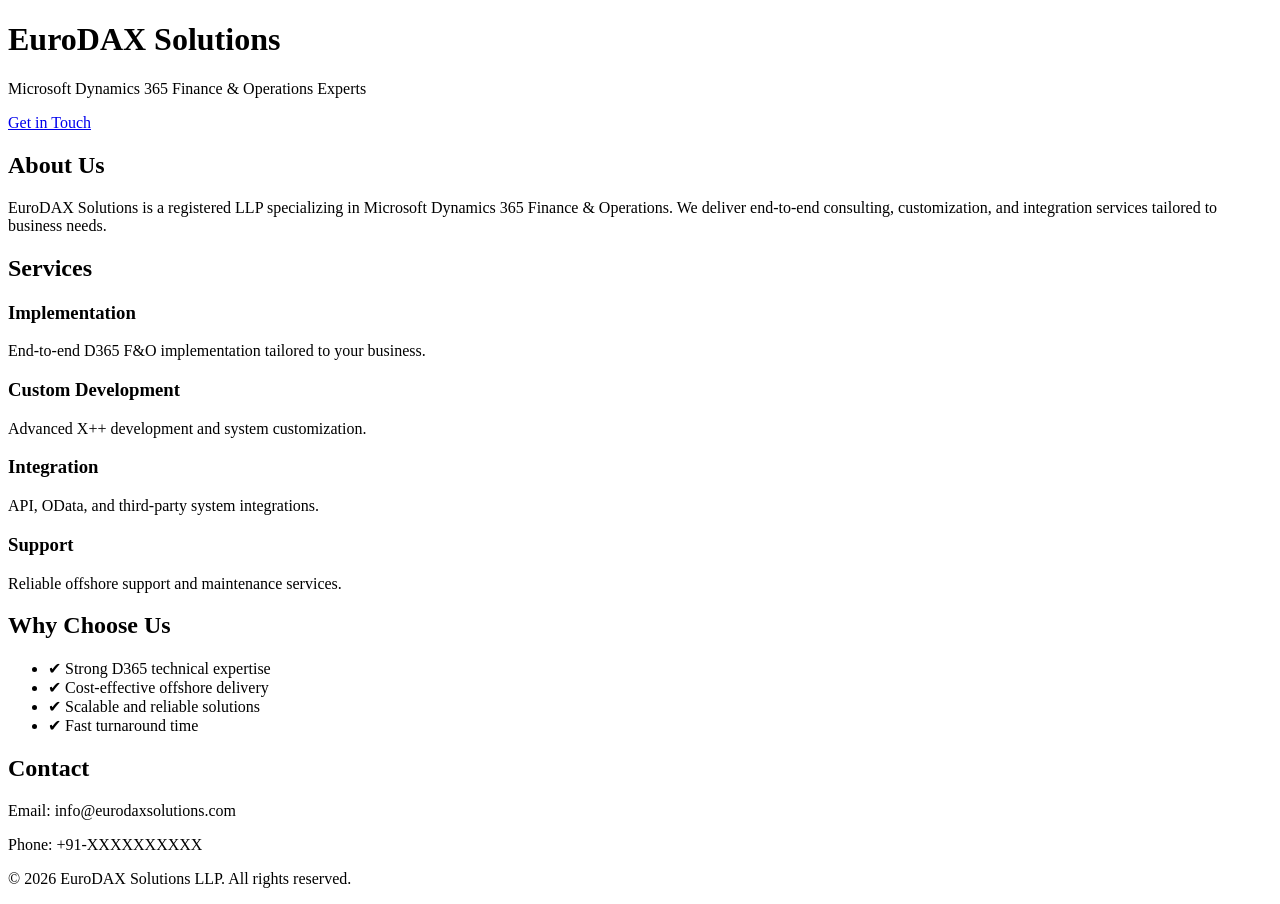
==== index.html @ b6104ddb "Create index.html" ====
<!DOCTYPE html>
<html lang="en">
<head>
  <meta charset="UTF-8">
  <meta name="viewport" content="width=device-width, initial-scale=1.0">
  <title>EuroDAX Solutions</title>
  <link rel="stylesheet" href="style.css">
</head>
<body>

<header class="hero">
  <div class="container">
    <h1>EuroDAX Solutions</h1>
    <p>Microsoft Dynamics 365 Finance & Operations Experts</p>
    <a href="#contact" class="btn">Get in Touch</a>
  </div>
</header>

<section class="section">
  <div class="container">
    <h2>About Us</h2>
    <p>
      EuroDAX Solutions is a registered LLP specializing in Microsoft Dynamics 365 Finance & Operations.
      We deliver end-to-end consulting, customization, and integration services tailored to business needs.
    </p>
  </div>
</section>

<section class="section light">
  <div class="container">
    <h2>Services</h2>
    <div class="grid">
      <div class="card">
        <h3>Implementation</h3>
        <p>End-to-end D365 F&O implementation tailored to your business.</p>
      </div>
      <div class="card">
        <h3>Custom Development</h3>
        <p>Advanced X++ development and system customization.</p>
      </div>
      <div class="card">
        <h3>Integration</h3>
        <p>API, OData, and third-party system integrations.</p>
      </div>
      <div class="card">
        <h3>Support</h3>
        <p>Reliable offshore support and maintenance services.</p>
      </div>
    </div>
  </div>
</section>

<section class="section">
  <div class="container">
    <h2>Why Choose Us</h2>
    <ul class="list">
      <li>✔ Strong D365 technical expertise</li>
      <li>✔ Cost-effective offshore delivery</li>
      <li>✔ Scalable and reliable solutions</li>
      <li>✔ Fast turnaround time</li>
    </ul>
  </div>
</section>

<section id="contact" class="section light">
  <div class="container">
    <h2>Contact</h2>
    <p>Email: info@eurodaxsolutions.com</p>
    <p>Phone: +91-XXXXXXXXXX</p>
  </div>
</section>

<footer>
  <p>© 2026 EuroDAX Solutions LLP. All rights reserved.</p>
</footer>

</body>
</html>
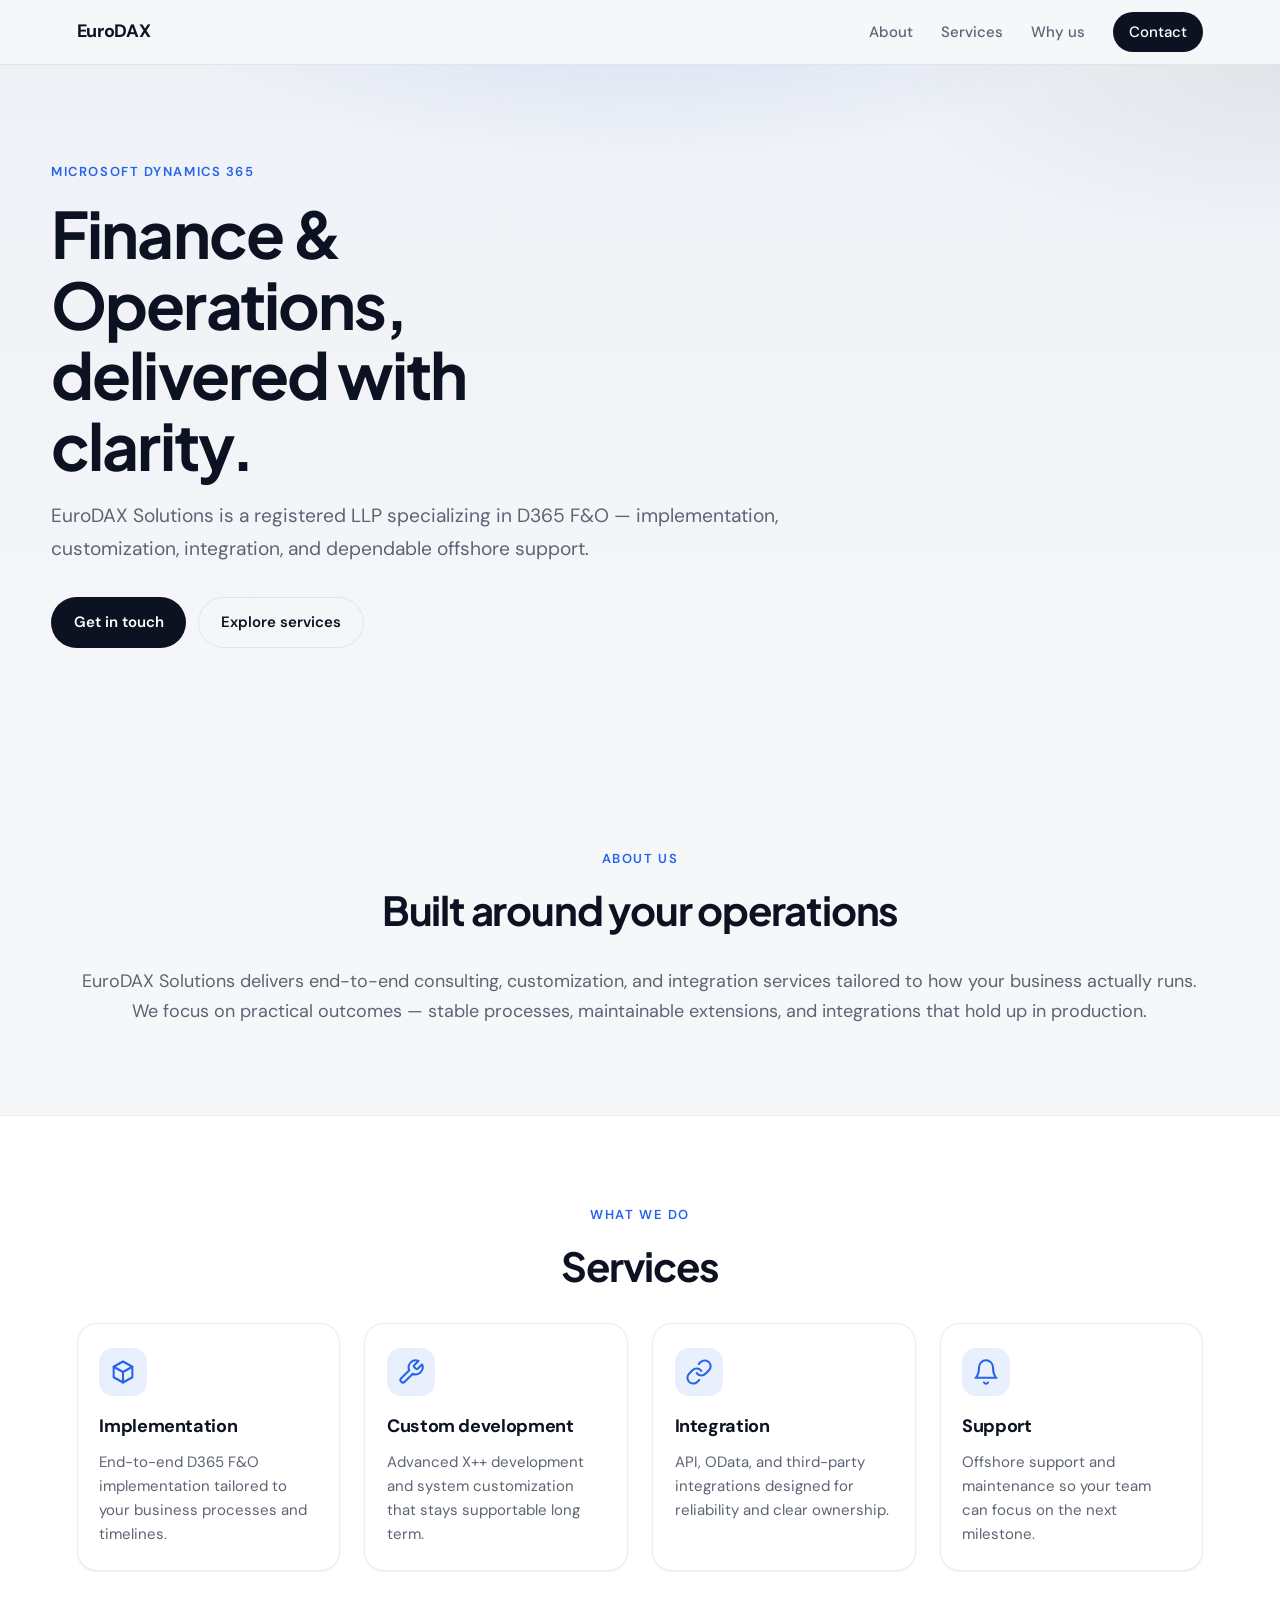
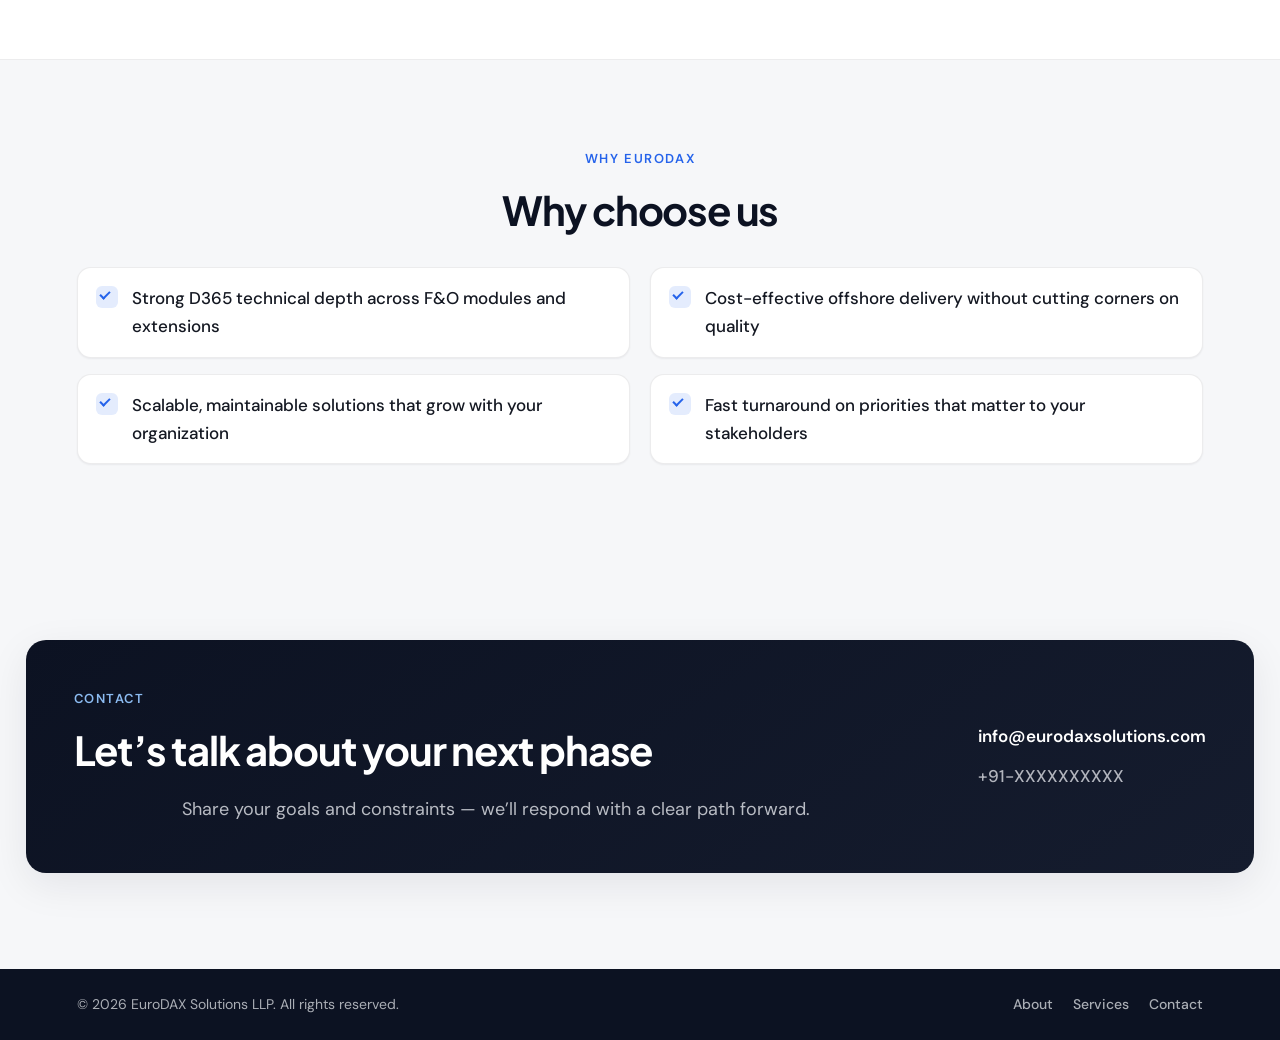
==== commit 51d7daf5: "Refresh static site: wider layout, modern UI, Plus Jakarta Sans headings Made-with: Cursor" ====
--- a/index.html
+++ b/index.html
@@ -3,76 +3,171 @@
 <head>
   <meta charset="UTF-8">
   <meta name="viewport" content="width=device-width, initial-scale=1.0">
-  <title>EuroDAX Solutions</title>
+  <meta name="description" content="EuroDAX Solutions LLP — Microsoft Dynamics 365 Finance & Operations consulting, implementation, and integration.">
+  <meta name="theme-color" content="#0c1222">
+  <title>EuroDAX Solutions | D365 F&amp;O Experts</title>
+  <link rel="preconnect" href="https://fonts.googleapis.com">
+  <link rel="preconnect" href="https://fonts.gstatic.com" crossorigin>
+  <link href="https://fonts.googleapis.com/css2?family=DM+Sans:ital,opsz,wght@0,9..40,400;0,9..40,500;0,9..40,600;0,9..40,700;1,9..40,400&family=Plus+Jakarta+Sans:ital,wght@0,500;0,600;0,700;1,500&display=swap" rel="stylesheet">
   <link rel="stylesheet" href="style.css">
 </head>
 <body>
+  <a class="skip-link" href="#main">Skip to content</a>
 
-<header class="hero">
-  <div class="container">
-    <h1>EuroDAX Solutions</h1>
-    <p>Microsoft Dynamics 365 Finance & Operations Experts</p>
-    <a href="#contact" class="btn">Get in Touch</a>
-  </div>
-</header>
+  <header class="site-header">
+    <div class="container header-inner">
+      <a class="logo" href="#">EuroDAX</a>
+      <nav class="nav" aria-label="Primary">
+        <a href="#about">About</a>
+        <a href="#services">Services</a>
+        <a href="#why">Why us</a>
+        <a class="nav-cta" href="#contact">Contact</a>
+      </nav>
+      <button type="button" class="nav-toggle" aria-expanded="false" aria-controls="nav-drawer" aria-label="Open menu">
+        <span class="nav-toggle-bar" aria-hidden="true"></span>
+        <span class="nav-toggle-bar" aria-hidden="true"></span>
+      </button>
+    </div>
+    <div id="nav-drawer" class="nav-drawer" hidden>
+      <nav aria-label="Mobile">
+        <a href="#about">About</a>
+        <a href="#services">Services</a>
+        <a href="#why">Why us</a>
+        <a href="#contact">Contact</a>
+      </nav>
+    </div>
+  </header>
 
-<section class="section">
-  <div class="container">
-    <h2>About Us</h2>
-    <p>
-      EuroDAX Solutions is a registered LLP specializing in Microsoft Dynamics 365 Finance & Operations.
-      We deliver end-to-end consulting, customization, and integration services tailored to business needs.
-    </p>
-  </div>
-</section>
+  <main id="main">
+    <section class="hero" aria-labelledby="hero-title">
+      <div class="hero-bg" aria-hidden="true"></div>
+      <div class="container hero-inner">
+        <p class="eyebrow">Microsoft Dynamics 365</p>
+        <h1 id="hero-title" class="hero-title">Finance &amp; Operations, delivered with clarity.</h1>
+        <p class="hero-lead">EuroDAX Solutions is a registered LLP specializing in D365 F&amp;O — implementation, customization, integration, and dependable offshore support.</p>
+        <div class="hero-actions">
+          <a href="#contact" class="btn btn-primary">Get in touch</a>
+          <a href="#services" class="btn btn-ghost">Explore services</a>
+        </div>
+      </div>
+    </section>
 
-<section class="section light">
-  <div class="container">
-    <h2>Services</h2>
-    <div class="grid">
-      <div class="card">
-        <h3>Implementation</h3>
-        <p>End-to-end D365 F&O implementation tailored to your business.</p>
+    <section id="about" class="section">
+      <div class="container">
+        <p class="eyebrow section-eyebrow">About us</p>
+        <h2 class="section-title">Built around your operations</h2>
+        <p class="section-prose">EuroDAX Solutions delivers end-to-end consulting, customization, and integration services tailored to how your business actually runs. We focus on practical outcomes — stable processes, maintainable extensions, and integrations that hold up in production.</p>
       </div>
-      <div class="card">
-        <h3>Custom Development</h3>
-        <p>Advanced X++ development and system customization.</p>
+    </section>
+
+    <section id="services" class="section section-alt">
+      <div class="container">
+        <p class="eyebrow section-eyebrow">What we do</p>
+        <h2 class="section-title">Services</h2>
+        <div class="grid">
+          <article class="card">
+            <div class="card-icon" aria-hidden="true">
+              <svg width="28" height="28" viewBox="0 0 24 24" fill="none" stroke="currentColor" stroke-width="1.75" stroke-linecap="round" stroke-linejoin="round"><path d="M12 3l8 4.5v9L12 21l-8-4.5v-9L12 3z"/><path d="M12 12l8-4.5M12 12v9M12 12L4 7.5"/></svg>
+            </div>
+            <h3 class="card-title">Implementation</h3>
+            <p class="card-text">End-to-end D365 F&amp;O implementation tailored to your business processes and timelines.</p>
+          </article>
+          <article class="card">
+            <div class="card-icon" aria-hidden="true">
+              <svg width="28" height="28" viewBox="0 0 24 24" fill="none" stroke="currentColor" stroke-width="1.75" stroke-linecap="round" stroke-linejoin="round"><path d="M14.7 6.3a1 1 0 000 1.4l1.6 1.6a1 1 0 001.4 0l3.77-3.77a6 6 0 01-7.94 7.94l-6.91 6.91a2.12 2.12 0 01-3-3l6.91-6.91a6 6 0 017.94-7.94l-3.76 3.76z"/></svg>
+            </div>
+            <h3 class="card-title">Custom development</h3>
+            <p class="card-text">Advanced X++ development and system customization that stays supportable long term.</p>
+          </article>
+          <article class="card">
+            <div class="card-icon" aria-hidden="true">
+              <svg width="28" height="28" viewBox="0 0 24 24" fill="none" stroke="currentColor" stroke-width="1.75" stroke-linecap="round" stroke-linejoin="round"><path d="M10 13a5 5 0 007.54.54l3-3a5 5 0 00-7.07-7.07l-1.72 1.71"/><path d="M14 11a5 5 0 00-7.54-.54l-3 3a5 5 0 007.07 7.07l1.71-1.71"/></svg>
+            </div>
+            <h3 class="card-title">Integration</h3>
+            <p class="card-text">API, OData, and third-party integrations designed for reliability and clear ownership.</p>
+          </article>
+          <article class="card">
+            <div class="card-icon" aria-hidden="true">
+              <svg width="28" height="28" viewBox="0 0 24 24" fill="none" stroke="currentColor" stroke-width="1.75" stroke-linecap="round" stroke-linejoin="round"><path d="M18 8A6 6 0 006 8c0 7-3 9-3 9h18s-3-2-3-9"/><path d="M13.73 21a2 2 0 01-3.46 0"/></svg>
+            </div>
+            <h3 class="card-title">Support</h3>
+            <p class="card-text">Offshore support and maintenance so your team can focus on the next milestone.</p>
+          </article>
+        </div>
       </div>
-      <div class="card">
-        <h3>Integration</h3>
-        <p>API, OData, and third-party system integrations.</p>
+    </section>
+
+    <section id="why" class="section">
+      <div class="container">
+        <p class="eyebrow section-eyebrow">Why EuroDAX</p>
+        <h2 class="section-title">Why choose us</h2>
+        <ul class="feature-list">
+          <li>
+            <span class="feature-check" aria-hidden="true"></span>
+            <span>Strong D365 technical depth across F&amp;O modules and extensions</span>
+          </li>
+          <li>
+            <span class="feature-check" aria-hidden="true"></span>
+            <span>Cost-effective offshore delivery without cutting corners on quality</span>
+          </li>
+          <li>
+            <span class="feature-check" aria-hidden="true"></span>
+            <span>Scalable, maintainable solutions that grow with your organization</span>
+          </li>
+          <li>
+            <span class="feature-check" aria-hidden="true"></span>
+            <span>Fast turnaround on priorities that matter to your stakeholders</span>
+          </li>
+        </ul>
       </div>
-      <div class="card">
-        <h3>Support</h3>
-        <p>Reliable offshore support and maintenance services.</p>
+    </section>
+
+    <section id="contact" class="section section-cta">
+      <div class="container contact-panel">
+        <div class="contact-copy">
+          <p class="eyebrow section-eyebrow">Contact</p>
+          <h2 class="section-title contact-title">Let’s talk about your next phase</h2>
+          <p class="section-prose contact-prose">Share your goals and constraints — we’ll respond with a clear path forward.</p>
+        </div>
+        <div class="contact-details">
+          <a class="contact-link" href="mailto:info@eurodaxsolutions.com">info@eurodaxsolutions.com</a>
+          <p class="contact-phone">+91-XXXXXXXXXX</p>
+        </div>
       </div>
+    </section>
+  </main>
+
+  <footer class="site-footer">
+    <div class="container footer-inner">
+      <p class="footer-brand">© 2026 EuroDAX Solutions LLP. All rights reserved.</p>
+      <nav class="footer-nav" aria-label="Footer">
+        <a href="#about">About</a>
+        <a href="#services">Services</a>
+        <a href="#contact">Contact</a>
+      </nav>
     </div>
-  </div>
-</section>
+  </footer>
 
-<section class="section">
-  <div class="container">
-    <h2>Why Choose Us</h2>
-    <ul class="list">
-      <li>✔ Strong D365 technical expertise</li>
-      <li>✔ Cost-effective offshore delivery</li>
-      <li>✔ Scalable and reliable solutions</li>
-      <li>✔ Fast turnaround time</li>
-    </ul>
-  </div>
-</section>
-
-<section id="contact" class="section light">
-  <div class="container">
-    <h2>Contact</h2>
-    <p>Email: info@eurodaxsolutions.com</p>
-    <p>Phone: +91-XXXXXXXXXX</p>
-  </div>
-</section>
-
-<footer>
-  <p>© 2026 EuroDAX Solutions LLP. All rights reserved.</p>
-</footer>
-
+  <script>
+    (function () {
+      var toggle = document.querySelector('.nav-toggle');
+      var drawer = document.getElementById('nav-drawer');
+      if (!toggle || !drawer) return;
+      function setOpen(open) {
+        toggle.setAttribute('aria-expanded', open ? 'true' : 'false');
+        drawer.hidden = !open;
+        document.body.classList.toggle('nav-open', open);
+      }
+      toggle.addEventListener('click', function () {
+        setOpen(toggle.getAttribute('aria-expanded') !== 'true');
+      });
+      drawer.querySelectorAll('a').forEach(function (a) {
+        a.addEventListener('click', function () { setOpen(false); });
+      });
+      window.addEventListener('resize', function () {
+        if (window.matchMedia('(min-width: 768px)').matches) setOpen(false);
+      });
+    })();
+  </script>
 </body>
 </html>
--- a/style.css
+++ b/style.css
@@ -0,0 +1,646 @@
+:root {
+  --bg: #f6f7f9;
+  --bg-elevated: #ffffff;
+  --text: #141822;
+  --text-muted: #5c6474;
+  --border: rgba(20, 24, 34, 0.08);
+  --accent: #2563eb;
+  --accent-hover: #1d4ed8;
+  --ink: #0c1222;
+  --radius-sm: 10px;
+  --radius-md: 14px;
+  --radius-lg: 20px;
+  --shadow-sm: 0 1px 2px rgba(12, 18, 34, 0.06);
+  --shadow-md: 0 12px 40px rgba(12, 18, 34, 0.08);
+  --font-sans: "DM Sans", system-ui, -apple-system, sans-serif;
+  --font-display: "Plus Jakarta Sans", var(--font-sans);
+  --header-h: 64px;
+  /* Main content grows with viewport; cap only on very wide screens */
+  --max: min(96vw, 1680px);
+  --gutter: clamp(1rem, 4vw, 3.5rem);
+}
+
+*,
+*::before,
+*::after {
+  box-sizing: border-box;
+}
+
+html {
+  scroll-behavior: smooth;
+}
+
+@media (prefers-reduced-motion: reduce) {
+  html {
+    scroll-behavior: auto;
+  }
+}
+
+body {
+  margin: 0;
+  font-family: var(--font-sans);
+  font-size: 1.0625rem;
+  line-height: 1.65;
+  color: var(--text);
+  background: var(--bg);
+  -webkit-font-smoothing: antialiased;
+}
+
+img,
+svg {
+  display: block;
+  max-width: 100%;
+}
+
+a {
+  color: var(--accent);
+  text-decoration-thickness: 1px;
+  text-underline-offset: 3px;
+}
+
+a:hover {
+  color: var(--accent-hover);
+}
+
+.skip-link {
+  position: absolute;
+  left: 12px;
+  top: -100px;
+  padding: 10px 16px;
+  background: var(--ink);
+  color: #fff;
+  border-radius: var(--radius-sm);
+  z-index: 100;
+  text-decoration: none;
+  font-weight: 600;
+  font-size: 0.9rem;
+}
+
+.skip-link:focus {
+  top: 12px;
+  outline: 2px solid var(--accent);
+  outline-offset: 2px;
+}
+
+.container {
+  width: 100%;
+  max-width: var(--max);
+  margin-inline: auto;
+  padding-inline: var(--gutter);
+}
+
+/* Header */
+.site-header {
+  position: sticky;
+  top: 0;
+  z-index: 50;
+  background: rgba(246, 247, 249, 0.82);
+  backdrop-filter: blur(12px);
+  -webkit-backdrop-filter: blur(12px);
+  border-bottom: 1px solid var(--border);
+}
+
+.header-inner {
+  display: flex;
+  align-items: center;
+  justify-content: space-between;
+  min-height: var(--header-h);
+  gap: 1rem;
+}
+
+.logo {
+  font-weight: 700;
+  font-size: 1.125rem;
+  letter-spacing: -0.02em;
+  color: var(--ink);
+  text-decoration: none;
+}
+
+.logo:hover {
+  color: var(--accent);
+}
+
+.nav {
+  display: none;
+  align-items: center;
+  gap: 1.75rem;
+}
+
+.nav a {
+  font-size: 0.9375rem;
+  font-weight: 500;
+  color: var(--text-muted);
+  text-decoration: none;
+}
+
+.nav a:hover {
+  color: var(--ink);
+}
+
+.nav-cta {
+  padding: 0.5rem 1rem;
+  background: var(--ink);
+  color: #fff !important;
+  border-radius: 999px;
+  font-weight: 600;
+}
+
+.nav-cta:hover {
+  background: #1a2235;
+  color: #fff !important;
+}
+
+.nav-toggle {
+  display: flex;
+  flex-direction: column;
+  justify-content: center;
+  gap: 6px;
+  width: 44px;
+  height: 44px;
+  padding: 0;
+  border: none;
+  background: transparent;
+  cursor: pointer;
+  border-radius: var(--radius-sm);
+}
+
+.nav-toggle:focus-visible {
+  outline: 2px solid var(--accent);
+  outline-offset: 2px;
+}
+
+.nav-toggle-bar {
+  display: block;
+  height: 2px;
+  width: 22px;
+  background: var(--ink);
+  margin-inline: auto;
+  transition: transform 0.2s ease, opacity 0.2s ease;
+}
+
+body.nav-open .nav-toggle-bar:first-child {
+  transform: translateY(4px) rotate(45deg);
+}
+
+body.nav-open .nav-toggle-bar:last-child {
+  transform: translateY(-4px) rotate(-45deg);
+}
+
+.nav-drawer {
+  position: absolute;
+  left: 0;
+  right: 0;
+  top: var(--header-h);
+  background: var(--bg-elevated);
+  border-bottom: 1px solid var(--border);
+  box-shadow: var(--shadow-md);
+  padding: 1rem 0 1.25rem;
+}
+
+.nav-drawer nav {
+  display: flex;
+  flex-direction: column;
+  width: 100%;
+  max-width: var(--max);
+  margin-inline: auto;
+  padding-inline: var(--gutter);
+  gap: 0.25rem;
+}
+
+.nav-drawer a {
+  padding: 0.75rem 0.5rem;
+  font-weight: 600;
+  color: var(--ink);
+  text-decoration: none;
+  border-radius: var(--radius-sm);
+}
+
+.nav-drawer a:hover {
+  background: var(--bg);
+}
+
+@media (min-width: 768px) {
+  .nav {
+    display: flex;
+  }
+
+  .nav-toggle {
+    display: none;
+  }
+
+  .nav-drawer {
+    display: none !important;
+  }
+}
+
+/* Hero */
+.hero {
+  position: relative;
+  padding: clamp(3.5rem, 10vw, 6rem) 0 clamp(4rem, 12vw, 7rem);
+  overflow: hidden;
+}
+
+.hero-bg {
+  position: absolute;
+  inset: 0;
+  background:
+    radial-gradient(ellipse 80% 60% at 50% -20%, rgba(37, 99, 235, 0.18), transparent 55%),
+    radial-gradient(ellipse 60% 50% at 100% 0%, rgba(12, 18, 34, 0.06), transparent 50%),
+    linear-gradient(180deg, #eef1f6 0%, var(--bg) 100%);
+  pointer-events: none;
+}
+
+.hero-inner {
+  position: relative;
+  max-width: none;
+}
+
+.eyebrow {
+  font-size: 0.8125rem;
+  font-weight: 600;
+  letter-spacing: 0.12em;
+  text-transform: uppercase;
+  color: var(--accent);
+  margin: 0 0 1rem;
+}
+
+.hero-title {
+  font-family: var(--font-display);
+  font-size: clamp(2.5rem, 5vw, 4.25rem);
+  font-weight: 700;
+  line-height: 1.1;
+  letter-spacing: -0.03em;
+  color: var(--ink);
+  margin: 0 0 1.25rem;
+  max-width: 22rem;
+}
+
+@media (min-width: 900px) {
+  .hero-title {
+    max-width: min(100%, 36rem);
+  }
+}
+
+@media (min-width: 1400px) {
+  .hero-title {
+    max-width: min(100%, 44rem);
+  }
+}
+
+.hero-lead {
+  margin: 0 0 2rem;
+  color: var(--text-muted);
+  font-size: clamp(1.0625rem, 1.5vw, 1.25rem);
+  line-height: 1.7;
+  max-width: 42rem;
+}
+
+@media (min-width: 900px) {
+  .hero-lead {
+    max-width: min(100%, 48rem);
+  }
+}
+
+@media (min-width: 1400px) {
+  .hero-lead {
+    max-width: min(100%, 56rem);
+  }
+}
+
+.hero-actions {
+  display: flex;
+  flex-wrap: wrap;
+  gap: 0.75rem;
+}
+
+.btn {
+  display: inline-flex;
+  align-items: center;
+  justify-content: center;
+  padding: 0.75rem 1.35rem;
+  font-family: inherit;
+  font-size: 0.9375rem;
+  font-weight: 600;
+  border-radius: 999px;
+  text-decoration: none;
+  border: 1px solid transparent;
+  transition: background 0.15s ease, color 0.15s ease, border-color 0.15s ease, transform 0.15s ease;
+}
+
+.btn:focus-visible {
+  outline: 2px solid var(--accent);
+  outline-offset: 2px;
+}
+
+.btn-primary {
+  background: var(--ink);
+  color: #fff;
+}
+
+.btn-primary:hover {
+  background: #1a2235;
+  color: #fff;
+  transform: translateY(-1px);
+}
+
+.btn-ghost {
+  background: transparent;
+  color: var(--ink);
+  border-color: var(--border);
+}
+
+.btn-ghost:hover {
+  background: var(--bg-elevated);
+  border-color: rgba(20, 24, 34, 0.14);
+  color: var(--ink);
+}
+
+/* Sections */
+.section {
+  padding: clamp(3.5rem, 8vw, 5.5rem) 0;
+}
+
+.section-alt {
+  background: var(--bg-elevated);
+  border-block: 1px solid var(--border);
+}
+
+.section-eyebrow {
+  text-align: center;
+  margin-bottom: 0.5rem;
+}
+
+.section-title {
+  font-family: var(--font-display);
+  font-size: clamp(1.85rem, 4vw, 2.5rem);
+  font-weight: 700;
+  text-align: center;
+  color: var(--ink);
+  margin: 0 0 1.5rem;
+  letter-spacing: -0.03em;
+}
+
+.section-prose {
+  margin: 0 auto;
+  color: var(--text-muted);
+  text-align: center;
+  font-size: 1.0625rem;
+  max-width: min(100%, 52rem);
+}
+
+@media (min-width: 1100px) {
+  .section-prose {
+    max-width: min(100%, 62rem);
+    font-size: 1.125rem;
+  }
+}
+
+#about .section-prose {
+  max-width: min(100%, 58rem);
+}
+
+@media (min-width: 1100px) {
+  #about .section-prose {
+    max-width: min(100%, 72rem);
+  }
+}
+
+/* Cards */
+.grid {
+  display: grid;
+  grid-template-columns: repeat(auto-fit, minmax(min(100%, 260px), 1fr));
+  gap: clamp(1rem, 2vw, 1.5rem);
+}
+
+@media (min-width: 1300px) {
+  #services .grid {
+    grid-template-columns: repeat(4, 1fr);
+  }
+}
+
+.card {
+  background: var(--bg);
+  border: 1px solid var(--border);
+  border-radius: var(--radius-lg);
+  padding: 1.5rem 1.35rem;
+  box-shadow: var(--shadow-sm);
+  transition: border-color 0.15s ease, box-shadow 0.15s ease, transform 0.15s ease;
+}
+
+.section-alt .card {
+  background: var(--bg-elevated);
+}
+
+.card:hover {
+  border-color: rgba(37, 99, 235, 0.25);
+  box-shadow: var(--shadow-md);
+  transform: translateY(-2px);
+}
+
+.card-icon {
+  width: 48px;
+  height: 48px;
+  display: flex;
+  align-items: center;
+  justify-content: center;
+  border-radius: var(--radius-md);
+  background: rgba(37, 99, 235, 0.1);
+  color: var(--accent);
+  margin-bottom: 1rem;
+}
+
+.card-title {
+  font-size: 1.125rem;
+  font-weight: 700;
+  color: var(--ink);
+  margin: 0 0 0.5rem;
+  letter-spacing: -0.02em;
+}
+
+.card-text {
+  margin: 0;
+  font-size: 0.9375rem;
+  color: var(--text-muted);
+  line-height: 1.6;
+}
+
+/* Feature list */
+.feature-list {
+  list-style: none;
+  margin: 0 auto;
+  padding: 0;
+  width: 100%;
+  max-width: min(100%, 52rem);
+  display: flex;
+  flex-direction: column;
+  gap: 1rem;
+}
+
+@media (min-width: 800px) {
+  .feature-list {
+    max-width: none;
+    display: grid;
+    grid-template-columns: repeat(2, minmax(0, 1fr));
+    gap: 1rem 1.25rem;
+  }
+}
+
+@media (min-width: 1300px) {
+  .feature-list {
+    gap: 1.25rem 1.5rem;
+  }
+}
+
+.feature-list li {
+  display: flex;
+  align-items: flex-start;
+  gap: 0.85rem;
+  padding: 1rem 1.15rem;
+  background: var(--bg-elevated);
+  border: 1px solid var(--border);
+  border-radius: var(--radius-md);
+  font-weight: 500;
+  color: var(--text);
+  box-shadow: var(--shadow-sm);
+}
+
+.feature-check {
+  flex-shrink: 0;
+  width: 22px;
+  height: 22px;
+  margin-top: 2px;
+  border-radius: 6px;
+  background: rgba(37, 99, 235, 0.12);
+  position: relative;
+}
+
+.feature-check::after {
+  content: "";
+  position: absolute;
+  left: 6px;
+  top: 3px;
+  width: 6px;
+  height: 10px;
+  border: solid var(--accent);
+  border-width: 0 2px 2px 0;
+  transform: rotate(45deg);
+}
+
+/* Contact */
+.section-cta {
+  padding-bottom: clamp(4rem, 10vw, 6rem);
+}
+
+.contact-panel {
+  display: grid;
+  gap: 2rem;
+  align-items: center;
+  padding: clamp(2rem, 5vw, 3rem);
+  background: linear-gradient(145deg, var(--ink) 0%, #151c2e 100%);
+  border-radius: var(--radius-lg);
+  color: #e8eaef;
+  box-shadow: var(--shadow-md);
+}
+
+@media (min-width: 768px) {
+  .contact-panel {
+    grid-template-columns: 1fr auto;
+    gap: 3rem;
+  }
+}
+
+.contact-copy .section-eyebrow {
+  color: rgba(147, 197, 253, 0.95);
+  text-align: left;
+}
+
+.contact-title {
+  text-align: left;
+  color: #fff;
+  margin-bottom: 0.75rem;
+}
+
+.contact-prose {
+  text-align: left;
+  color: rgba(232, 234, 239, 0.78);
+  max-width: min(100%, 40rem);
+}
+
+.contact-details {
+  display: flex;
+  flex-direction: column;
+  gap: 0.75rem;
+}
+
+.contact-link {
+  font-size: 1.0625rem;
+  font-weight: 600;
+  color: #fff;
+  text-decoration: none;
+  word-break: break-word;
+}
+
+.contact-link:hover {
+  color: #bfdbfe;
+}
+
+.contact-link-muted {
+  font-weight: 500;
+  color: rgba(232, 234, 239, 0.75);
+}
+
+.contact-link-muted:hover {
+  color: #fff;
+}
+
+.contact-phone {
+  margin: 0;
+  font-size: 1.0625rem;
+  font-weight: 500;
+  color: rgba(232, 234, 239, 0.75);
+}
+
+/* Footer */
+.site-footer {
+  background: var(--ink);
+  color: rgba(232, 234, 239, 0.72);
+  padding: 1.5rem 0;
+  font-size: 0.875rem;
+}
+
+.footer-inner {
+  display: flex;
+  flex-direction: column;
+  align-items: center;
+  gap: 1rem;
+  text-align: center;
+}
+
+@media (min-width: 640px) {
+  .footer-inner {
+    flex-direction: row;
+    justify-content: space-between;
+    text-align: left;
+  }
+}
+
+.footer-brand {
+  margin: 0;
+}
+
+.footer-nav {
+  display: flex;
+  flex-wrap: wrap;
+  gap: 1.25rem;
+  justify-content: center;
+}
+
+.footer-nav a {
+  color: rgba(232, 234, 239, 0.72);
+  text-decoration: none;
+  font-weight: 500;
+}
+
+.footer-nav a:hover {
+  color: #fff;
+}
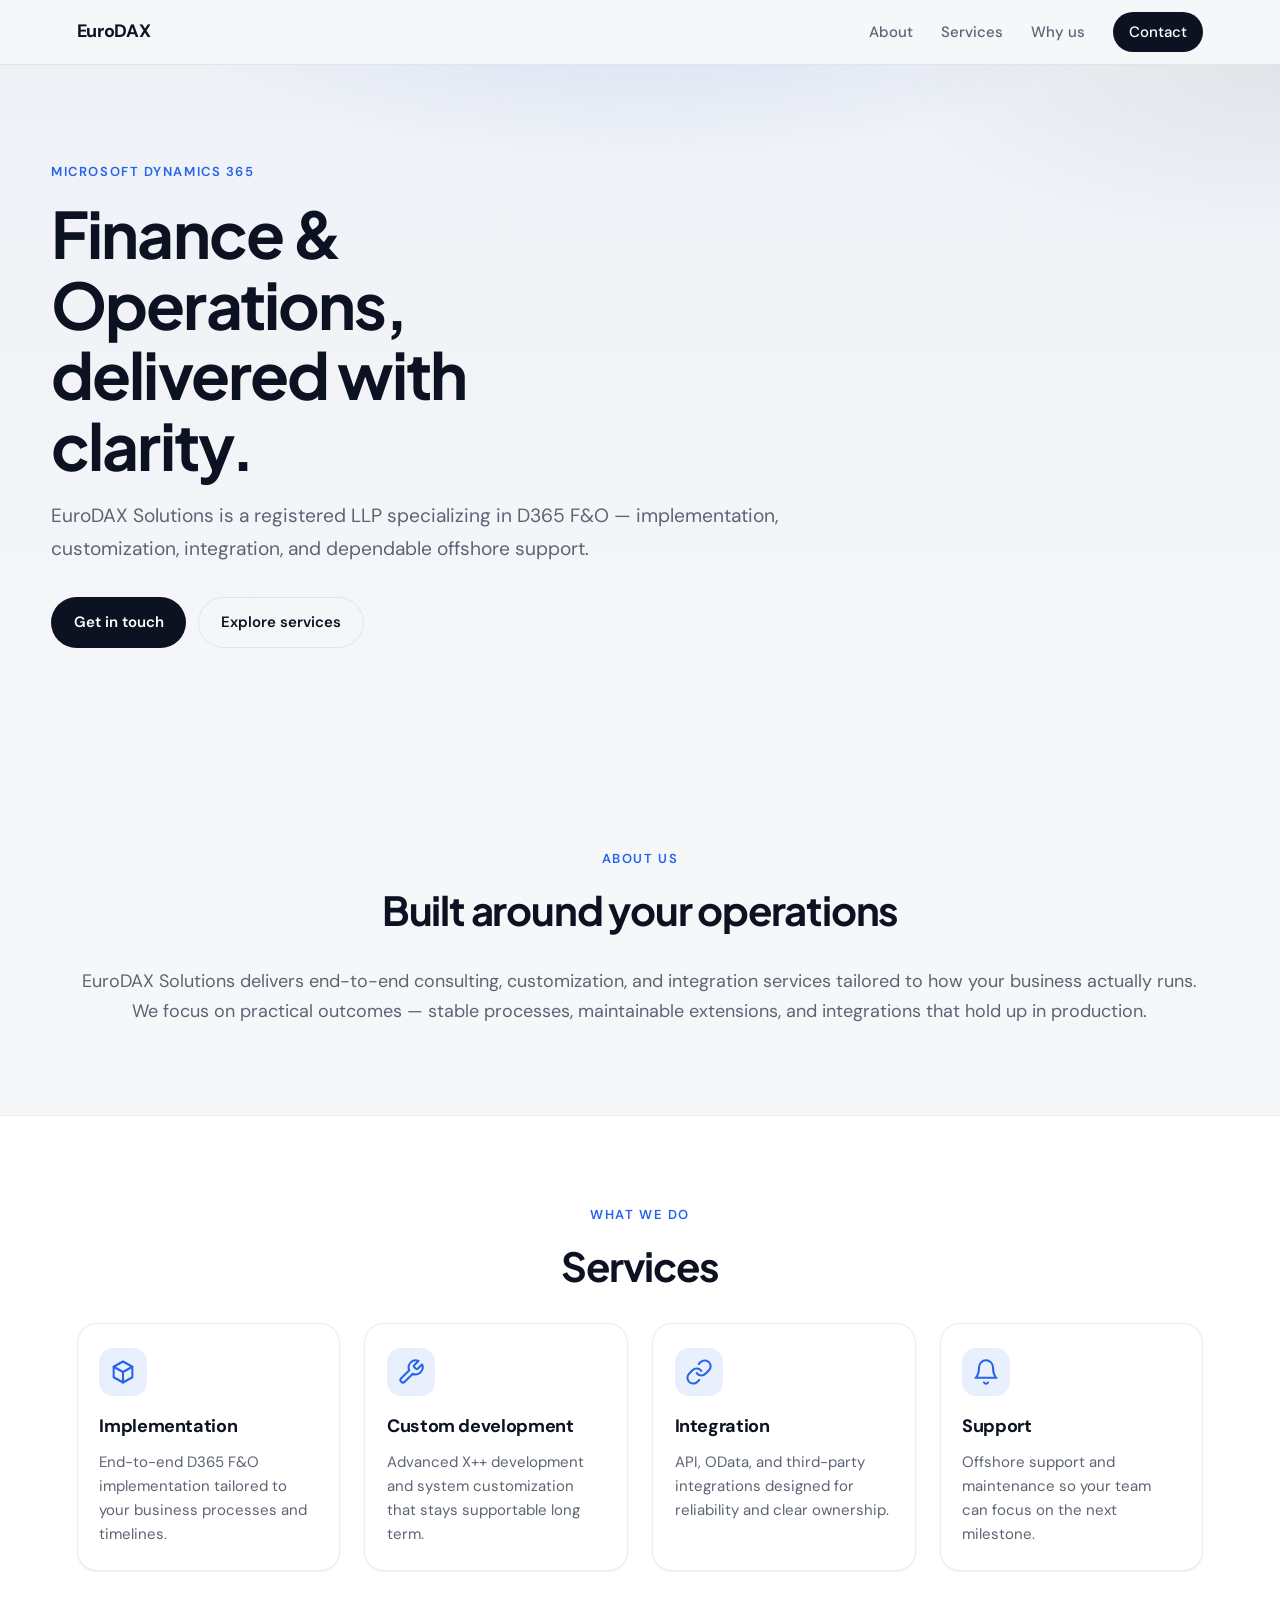
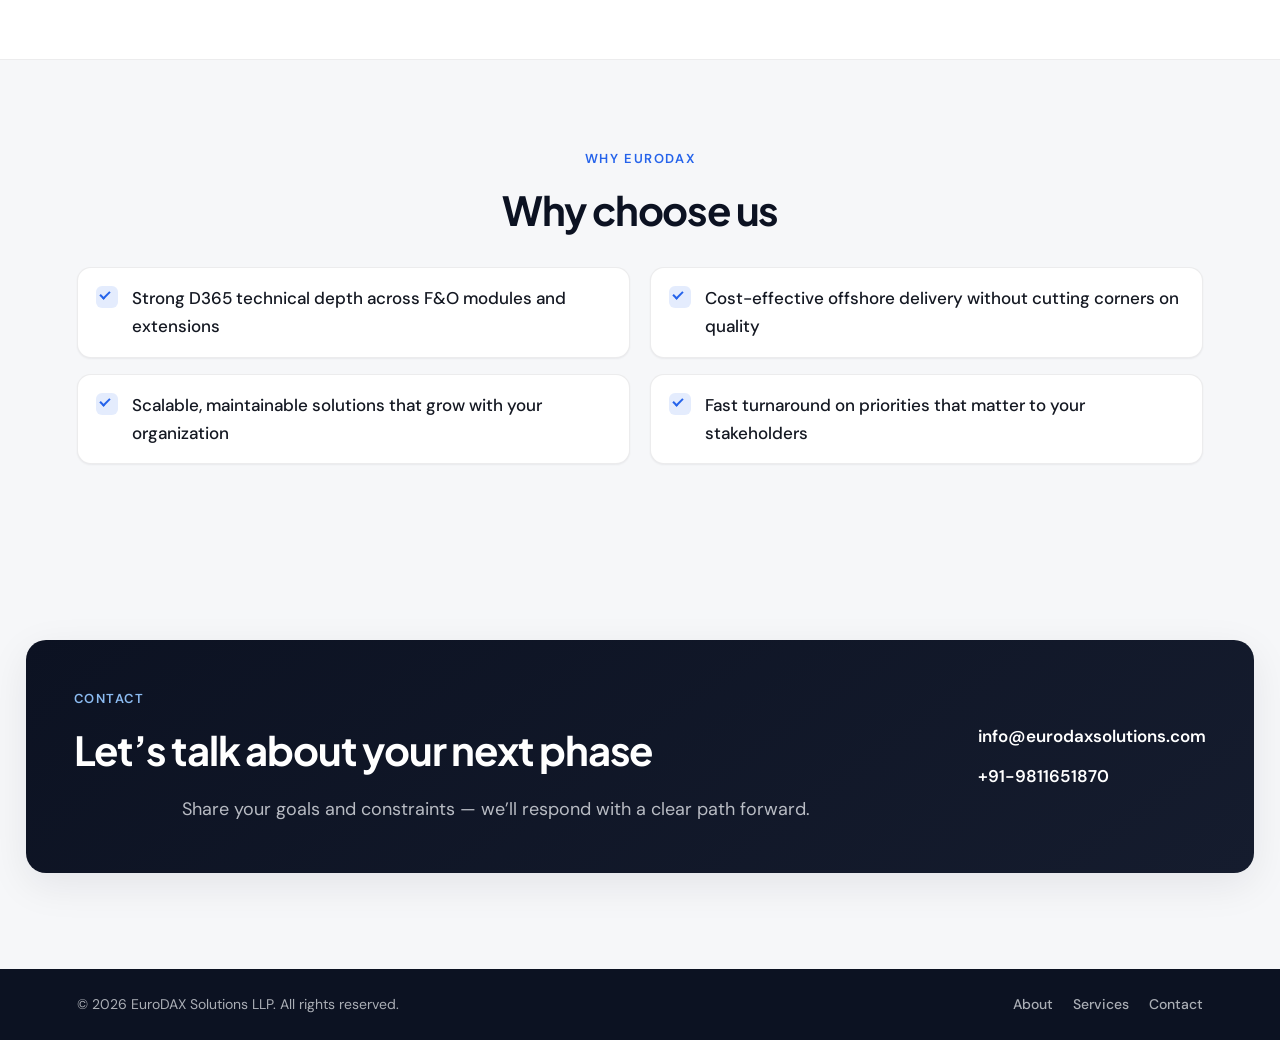
==== commit 8478ce38: "Add contact phone number +91-9811651870 with tel link Made-with: Cursor" ====
--- a/index.html
+++ b/index.html
@@ -131,7 +131,7 @@
         </div>
         <div class="contact-details">
           <a class="contact-link" href="mailto:info@eurodaxsolutions.com">info@eurodaxsolutions.com</a>
-          <p class="contact-phone">+91-XXXXXXXXXX</p>
+          <a class="contact-link" href="tel:+919811651870">+91-9811651870</a>
         </div>
       </div>
     </section>
--- a/style.css
+++ b/style.css
@@ -593,13 +593,6 @@
   color: #fff;
 }
 
-.contact-phone {
-  margin: 0;
-  font-size: 1.0625rem;
-  font-weight: 500;
-  color: rgba(232, 234, 239, 0.75);
-}
-
 /* Footer */
 .site-footer {
   background: var(--ink);
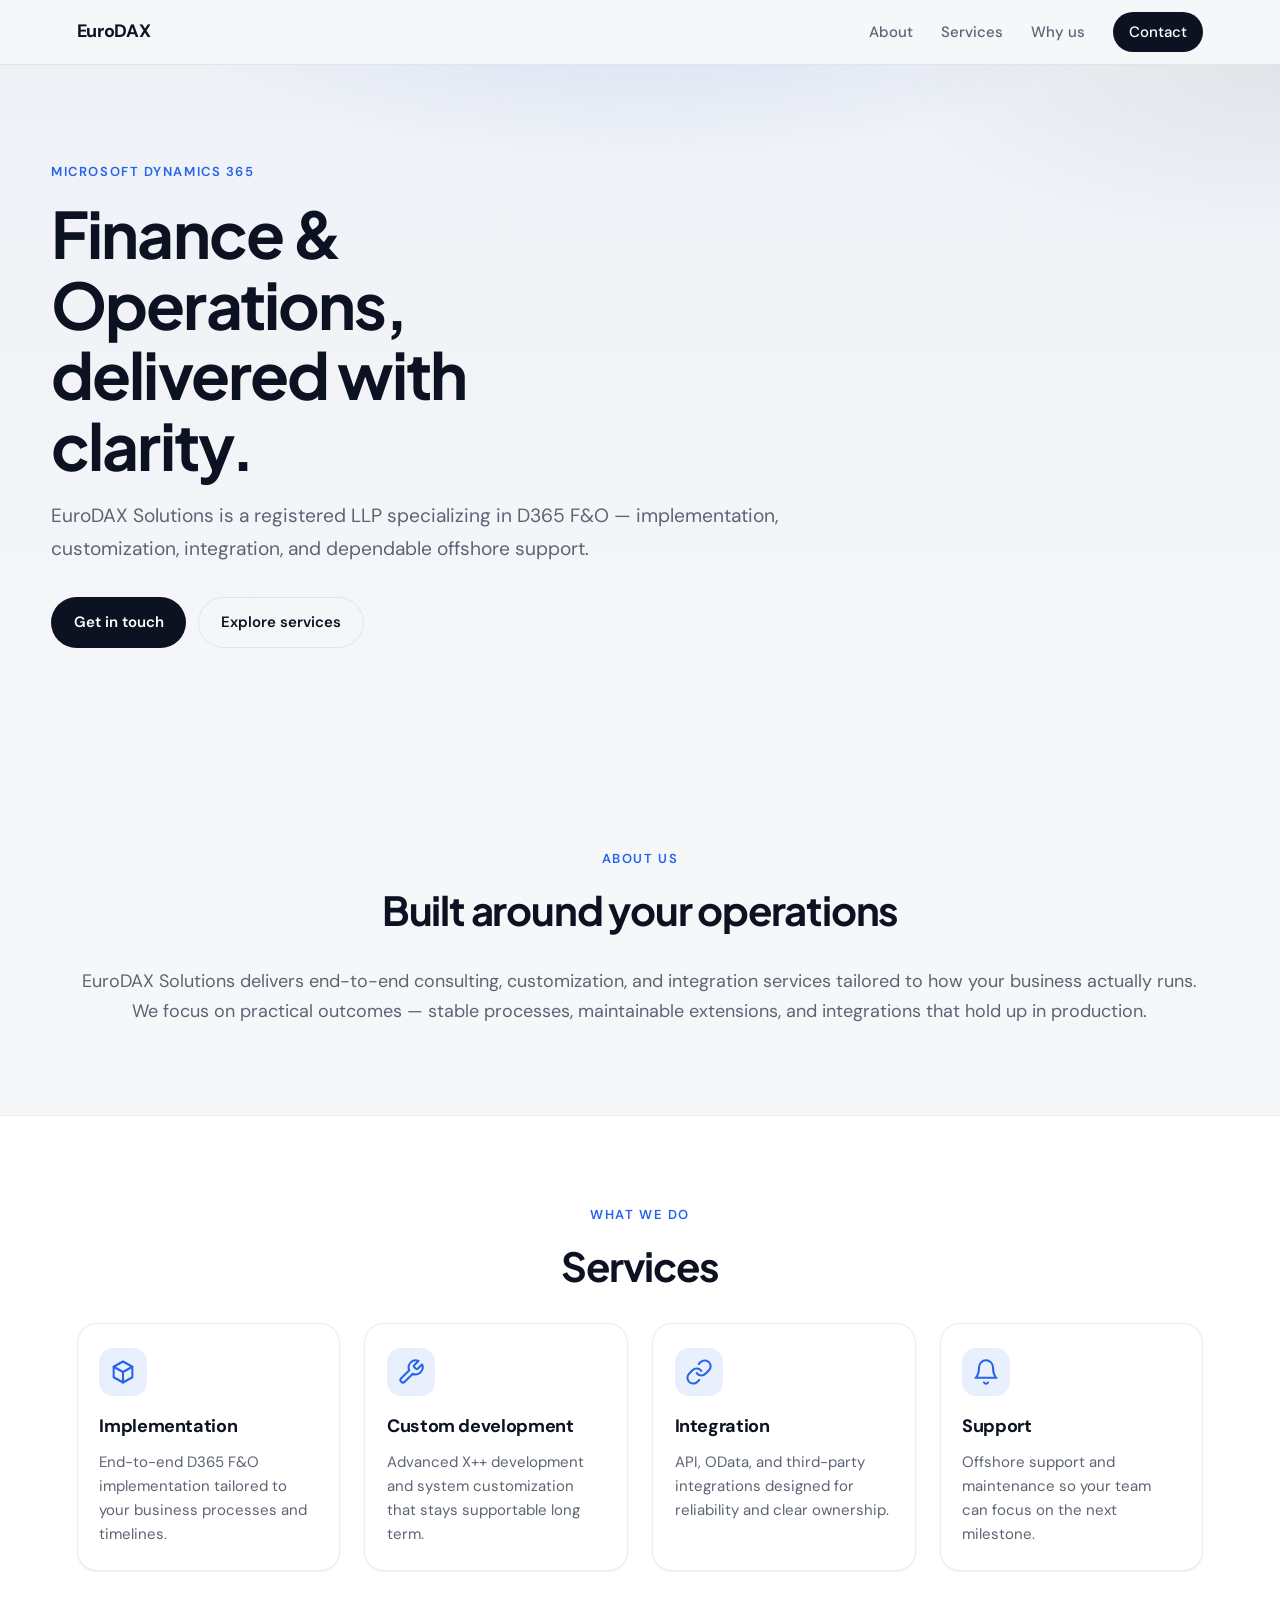
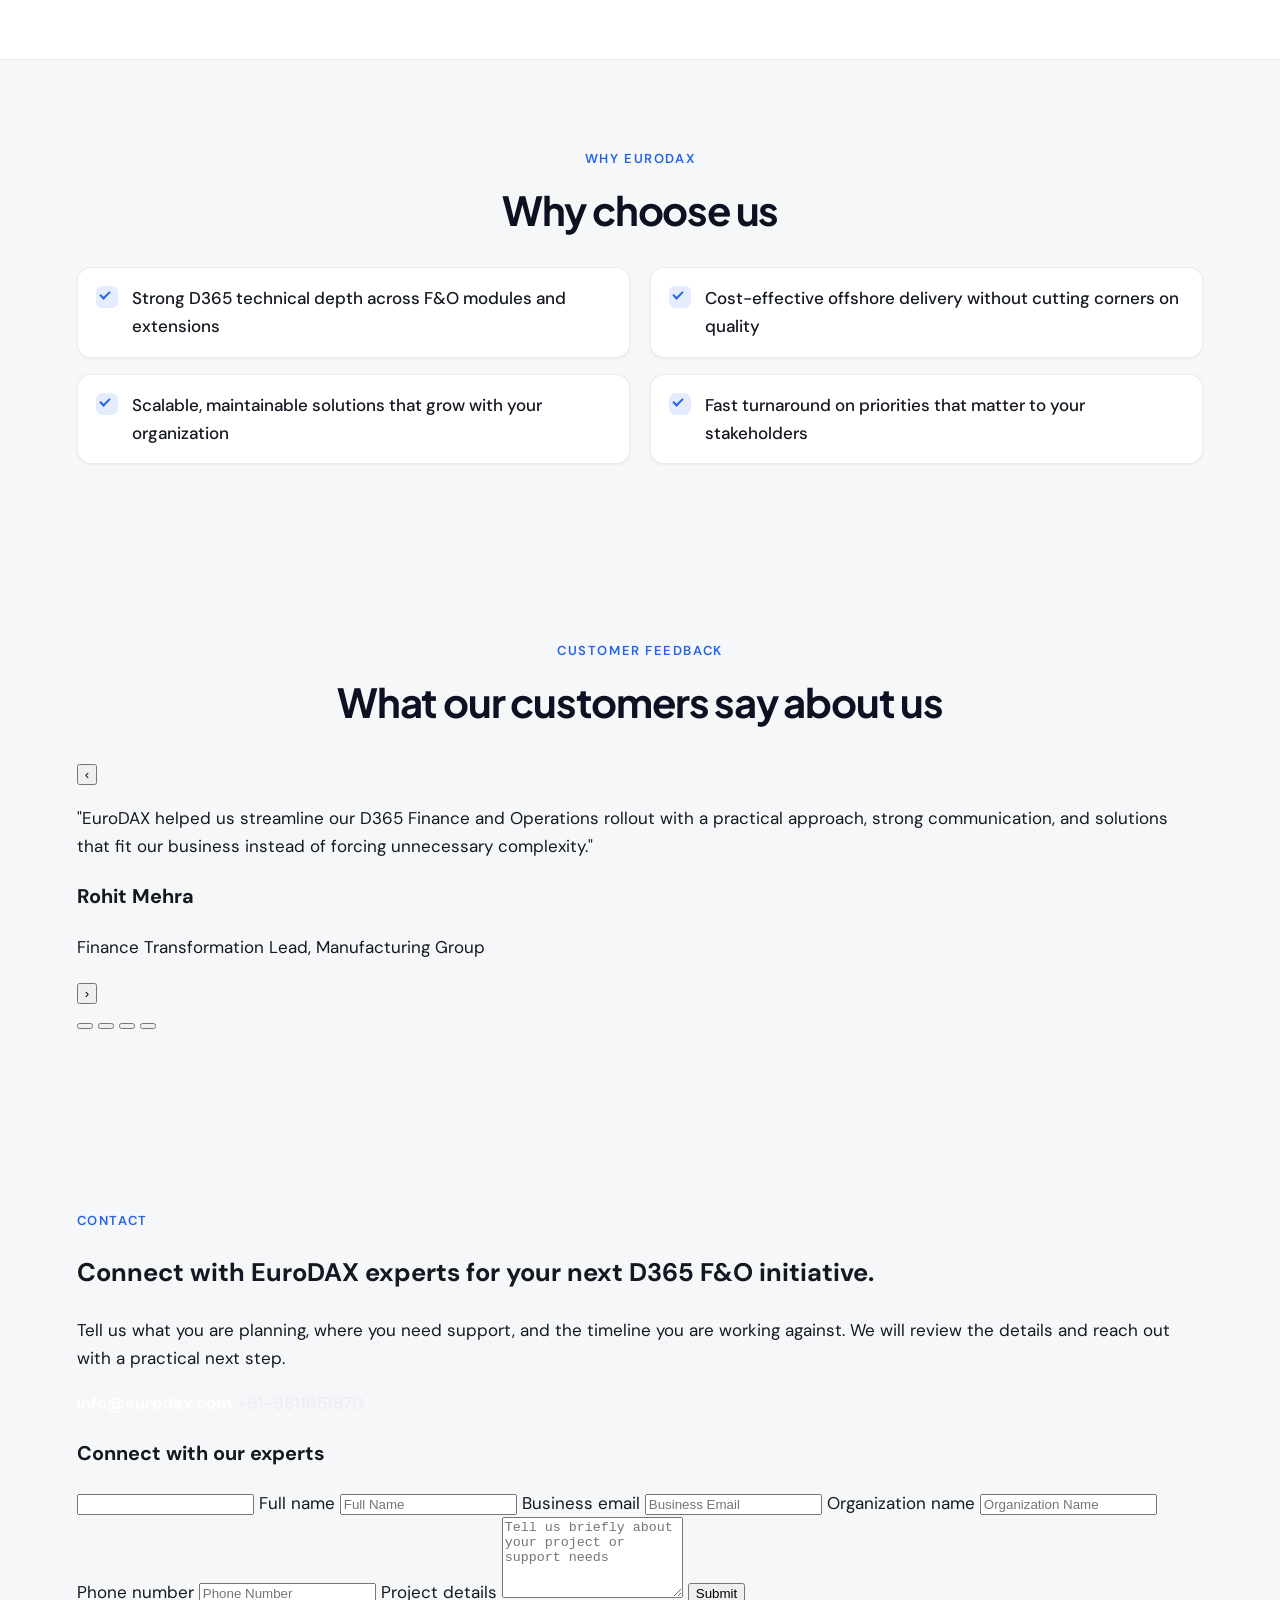
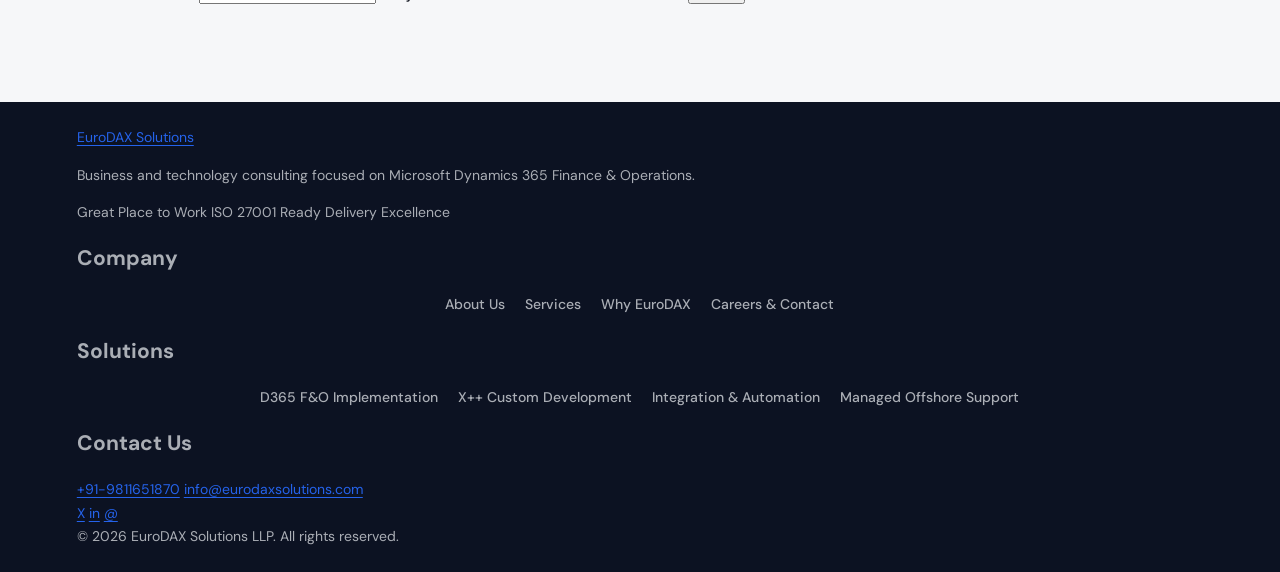
==== commit da7edce1: "Update index.html" ====
--- a/index.html
+++ b/index.html
@@ -122,29 +122,140 @@
       </div>
     </section>
 
-    <section id="contact" class="section section-cta">
-      <div class="container contact-panel">
-        <div class="contact-copy">
-          <p class="eyebrow section-eyebrow">Contact</p>
-          <h2 class="section-title contact-title">Let’s talk about your next phase</h2>
-          <p class="section-prose contact-prose">Share your goals and constraints — we’ll respond with a clear path forward.</p>
-        </div>
-        <div class="contact-details">
-          <a class="contact-link" href="mailto:info@eurodaxsolutions.com">info@eurodaxsolutions.com</a>
-          <a class="contact-link" href="tel:+919811651870">+91-9811651870</a>
+    <section class="section testimonials" aria-labelledby="testimonials-title">
+      <div class="container testimonials-shell">
+        <p class="eyebrow section-eyebrow">Customer feedback</p>
+        <h2 id="testimonials-title" class="section-title testimonials-title">What our customers say about us</h2>
+        <div class="testimonial-slider" aria-live="polite">
+          <button type="button" class="slider-arrow" data-direction="prev" aria-label="Previous testimonial">
+            <span aria-hidden="true">&#8249;</span>
+          </button>
+          <div class="testimonial-viewport">
+            <article class="testimonial-slide is-active">
+              <p class="testimonial-quote">"EuroDAX helped us streamline our D365 Finance and Operations rollout with a practical approach, strong communication, and solutions that fit our business instead of forcing unnecessary complexity."</p>
+              <h3 class="testimonial-name">Rohit Mehra</h3>
+              <p class="testimonial-role">Finance Transformation Lead, Manufacturing Group</p>
+            </article>
+            <article class="testimonial-slide" hidden>
+              <p class="testimonial-quote">"Their offshore support team became a dependable extension of our internal IT function. We saw faster issue resolution, cleaner customizations, and a much smoother release cycle."</p>
+              <h3 class="testimonial-name">Anita Sethi</h3>
+              <p class="testimonial-role">ERP Manager, Retail Operations</p>
+            </article>
+            <article class="testimonial-slide" hidden>
+              <p class="testimonial-quote">"EuroDAX handled integrations and X++ customization with a level of ownership that gave our stakeholders confidence from design through go-live."</p>
+              <h3 class="testimonial-name">Michael D'Souza</h3>
+              <p class="testimonial-role">Program Director, Distribution Enterprise</p>
+            </article>
+            <article class="testimonial-slide" hidden>
+              <p class="testimonial-quote">"We appreciated how focused the team was on maintainability. The result was not just a project delivered on time, but a D365 environment our business can actually scale with."</p>
+              <h3 class="testimonial-name">Neha Arora</h3>
+              <p class="testimonial-role">Head of Business Systems, Services Company</p>
+            </article>
+          </div>
+          <button type="button" class="slider-arrow" data-direction="next" aria-label="Next testimonial">
+            <span aria-hidden="true">&#8250;</span>
+          </button>
+        </div>
+        <div class="testimonial-dots" aria-label="Testimonial navigation">
+          <button type="button" class="testimonial-dot is-active" aria-label="Show testimonial 1"></button>
+          <button type="button" class="testimonial-dot" aria-label="Show testimonial 2"></button>
+          <button type="button" class="testimonial-dot" aria-label="Show testimonial 3"></button>
+          <button type="button" class="testimonial-dot" aria-label="Show testimonial 4"></button>
+        </div>
+      </div>
+    </section>
+
+    <section id="contact" class="section section-cta contact-section">
+      <div class="contact-section-bg" aria-hidden="true"></div>
+      <div class="container contact-shell">
+        <div class="contact-showcase">
+          <p class="eyebrow contact-kicker">Contact</p>
+          <h2 class="contact-showcase-title">Connect with EuroDAX experts for your next D365 F&amp;O initiative.</h2>
+          <p class="contact-showcase-text">Tell us what you are planning, where you need support, and the timeline you are working against. We will review the details and reach out with a practical next step.</p>
+          <div class="contact-meta">
+            <a class="contact-link" href="mailto:info@eurodax.com">info@eurodax.com</a>
+            <a class="contact-link contact-link-muted" href="tel:+919811651870">+91-9811651870</a>
+          </div>
+        </div>
+
+        <div class="contact-card">
+          <h3 class="contact-card-title">Connect with our experts</h3>
+          <form class="contact-form" action="https://formsubmit.co/skjha98@gmail.com" method="POST">
+            <input type="hidden" name="_captcha" value="false">
+            <input type="hidden" name="_subject" value="New EuroDAX landing page enquiry">
+            <input type="hidden" name="_template" value="table">
+            <input type="text" name="_honey" class="sr-only" tabindex="-1" autocomplete="off">
+
+            <label class="sr-only" for="full-name">Full name</label>
+            <input id="full-name" name="Full Name" type="text" placeholder="Full Name" required>
+
+            <label class="sr-only" for="business-email">Business email</label>
+            <input id="business-email" name="Business Email" type="email" placeholder="Business Email" required>
+
+            <label class="sr-only" for="organization-name">Organization name</label>
+            <input id="organization-name" name="Organization Name" type="text" placeholder="Organization Name" required>
+
+            <label class="sr-only" for="phone-number">Phone number</label>
+            <input id="phone-number" name="Phone Number" type="tel" placeholder="Phone Number" required>
+
+            <label class="sr-only" for="project-needs">Project details</label>
+            <textarea id="project-needs" name="Project Details" placeholder="Tell us briefly about your project or support needs" rows="5" required></textarea>
+
+            <button type="submit" class="contact-submit">Submit</button>
+          </form>
         </div>
       </div>
     </section>
   </main>
 
   <footer class="site-footer">
-    <div class="container footer-inner">
+    <div class="container footer-grid">
+      <div class="footer-brand-block">
+        <a class="footer-logo" href="#">EuroDAX Solutions</a>
+        <p class="footer-tagline">Business and technology consulting focused on Microsoft Dynamics 365 Finance &amp; Operations.</p>
+        <div class="footer-badges" aria-label="Certifications and culture highlights">
+          <span class="footer-badge">Great Place to Work</span>
+          <span class="footer-badge">ISO 27001 Ready</span>
+          <span class="footer-badge">Delivery Excellence</span>
+        </div>
+      </div>
+
+      <div>
+        <h2 class="footer-heading">Company</h2>
+        <nav class="footer-nav footer-nav-column" aria-label="Company">
+          <a href="#about">About Us</a>
+          <a href="#services">Services</a>
+          <a href="#why">Why EuroDAX</a>
+          <a href="#contact">Careers &amp; Contact</a>
+        </nav>
+      </div>
+
+      <div>
+        <h2 class="footer-heading">Solutions</h2>
+        <div class="footer-nav footer-nav-column">
+          <a href="#services">D365 F&amp;O Implementation</a>
+          <a href="#services">X++ Custom Development</a>
+          <a href="#services">Integration &amp; Automation</a>
+          <a href="#contact">Managed Offshore Support</a>
+        </div>
+      </div>
+
+      <div>
+        <h2 class="footer-heading">Contact Us</h2>
+        <div class="footer-contact">
+          <a href="tel:+919811651870">+91-9811651870</a>
+          
+          <a href="mailto:info@eurodaxsolutions.com">info@eurodaxsolutions.com</a>
+        </div>
+        <div class="footer-social" aria-label="Social links">
+          <a href="#" aria-label="Twitter">X</a>
+          <a href="#" aria-label="LinkedIn">in</a>
+          <a href="mailto:skjha98@gmail.com" aria-label="Email">@</a>
+        </div>
+      </div>
+    </div>
+    <div class="container footer-bottom">
       <p class="footer-brand">© 2026 EuroDAX Solutions LLP. All rights reserved.</p>
-      <nav class="footer-nav" aria-label="Footer">
-        <a href="#about">About</a>
-        <a href="#services">Services</a>
-        <a href="#contact">Contact</a>
-      </nav>
     </div>
   </footer>
 
@@ -168,6 +279,59 @@
         if (window.matchMedia('(min-width: 768px)').matches) setOpen(false);
       });
     })();
+
+    (function () {
+      var slides = Array.prototype.slice.call(document.querySelectorAll('.testimonial-slide'));
+      var dots = Array.prototype.slice.call(document.querySelectorAll('.testimonial-dot'));
+      var prev = document.querySelector('.slider-arrow[data-direction="prev"]');
+      var next = document.querySelector('.slider-arrow[data-direction="next"]');
+      if (!slides.length || !dots.length || !prev || !next) return;
+
+      var activeIndex = 0;
+      var timerId;
+      var prefersReducedMotion = window.matchMedia('(prefers-reduced-motion: reduce)').matches;
+
+      function render(index) {
+        activeIndex = (index + slides.length) % slides.length;
+        slides.forEach(function (slide, slideIndex) {
+          var isActive = slideIndex === activeIndex;
+          slide.hidden = !isActive;
+          slide.classList.toggle('is-active', isActive);
+        });
+        dots.forEach(function (dot, dotIndex) {
+          dot.classList.toggle('is-active', dotIndex === activeIndex);
+          dot.setAttribute('aria-pressed', dotIndex === activeIndex ? 'true' : 'false');
+        });
+      }
+
+      function restartAutoPlay() {
+        if (prefersReducedMotion) return;
+        window.clearInterval(timerId);
+        timerId = window.setInterval(function () {
+          render(activeIndex + 1);
+        }, 4000);
+      }
+
+      prev.addEventListener('click', function () {
+        render(activeIndex - 1);
+        restartAutoPlay();
+      });
+
+      next.addEventListener('click', function () {
+        render(activeIndex + 1);
+        restartAutoPlay();
+      });
+
+      dots.forEach(function (dot, index) {
+        dot.addEventListener('click', function () {
+          render(index);
+          restartAutoPlay();
+        });
+      });
+
+      render(0);
+      restartAutoPlay();
+    })();
   </script>
 </body>
 </html>
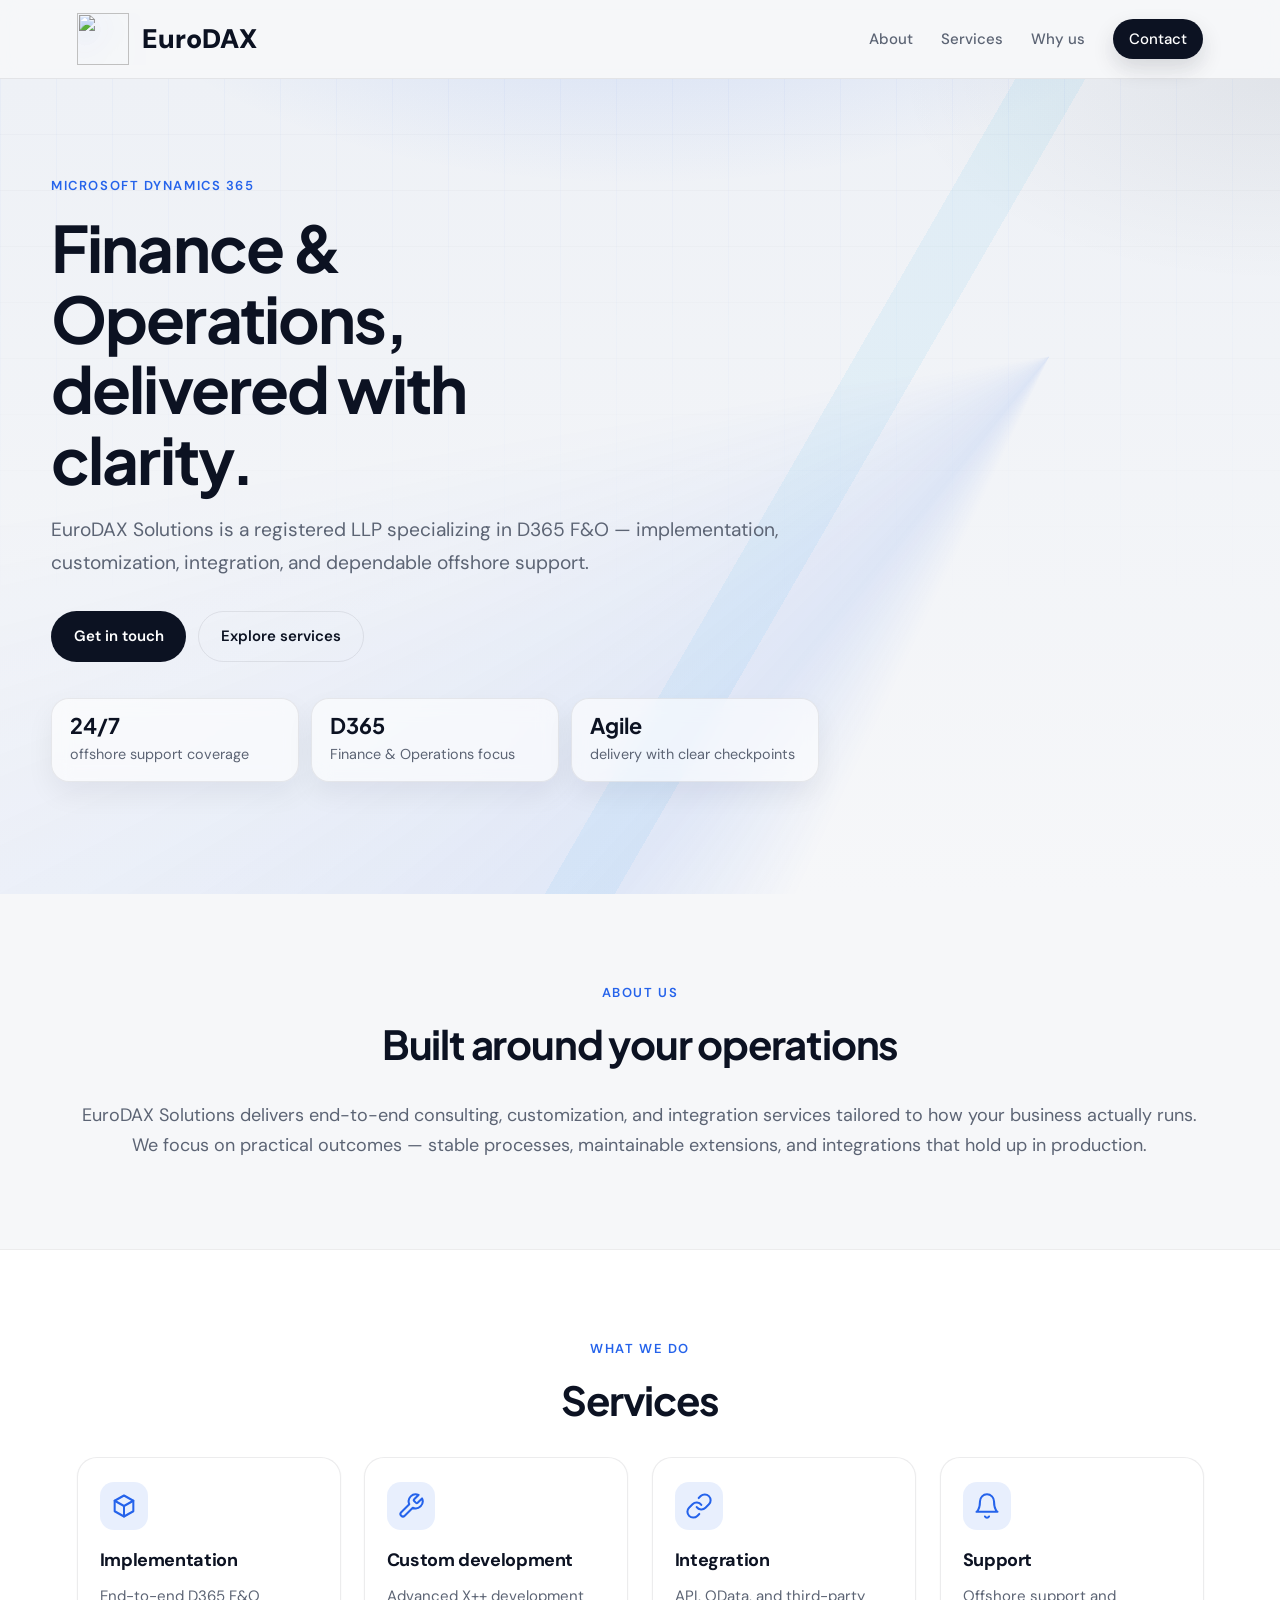
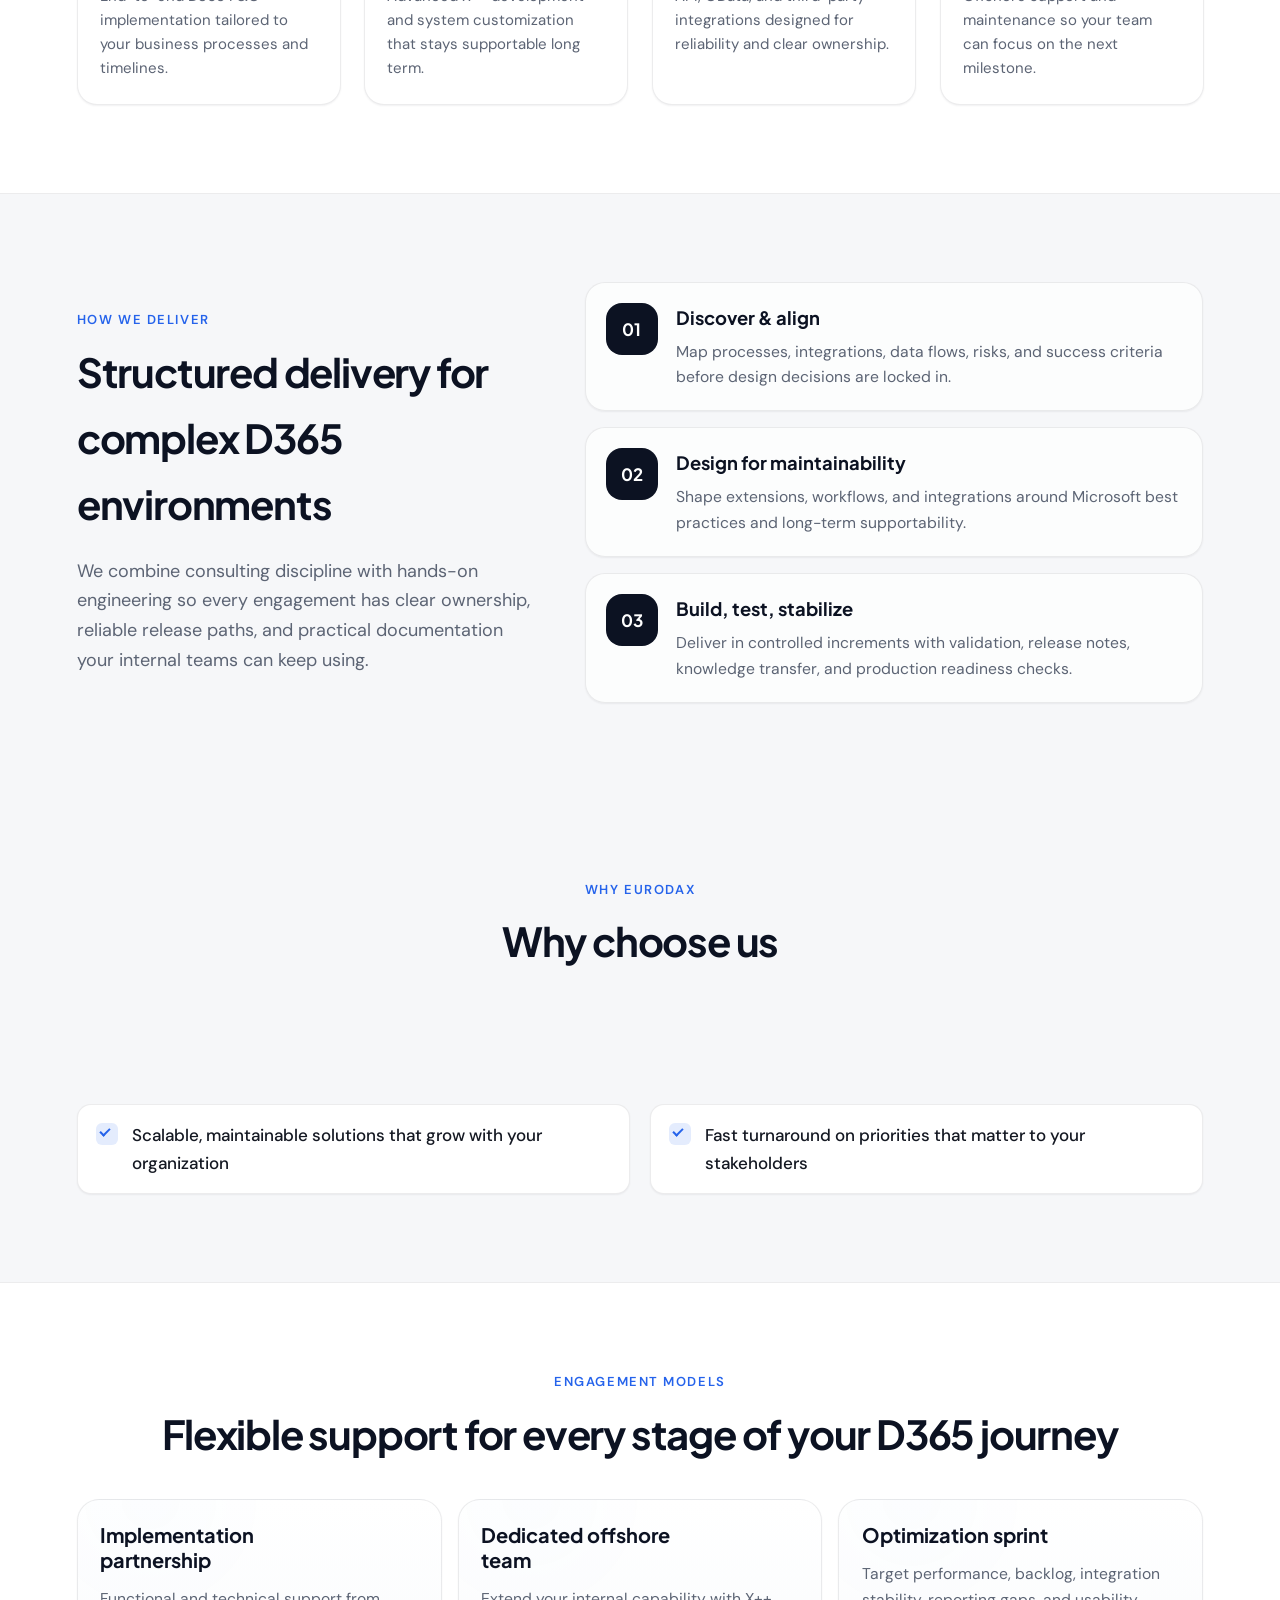
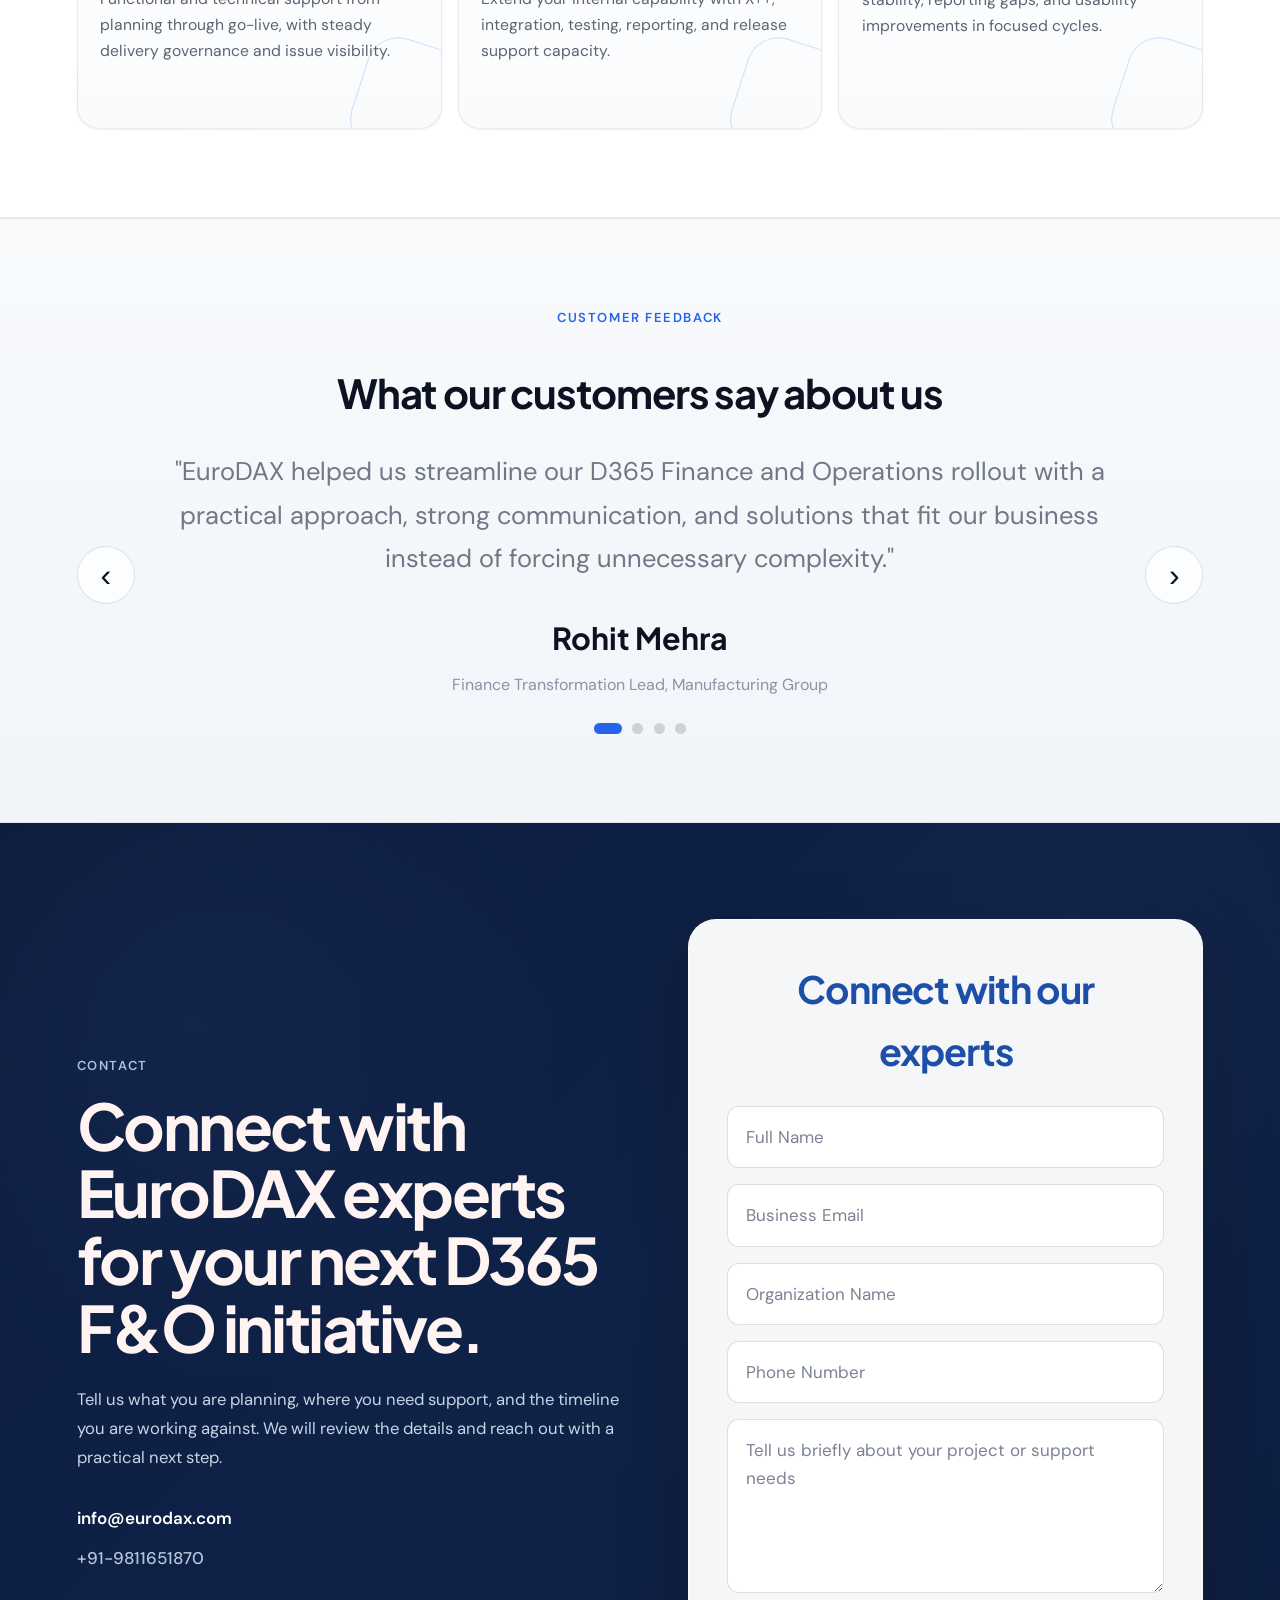
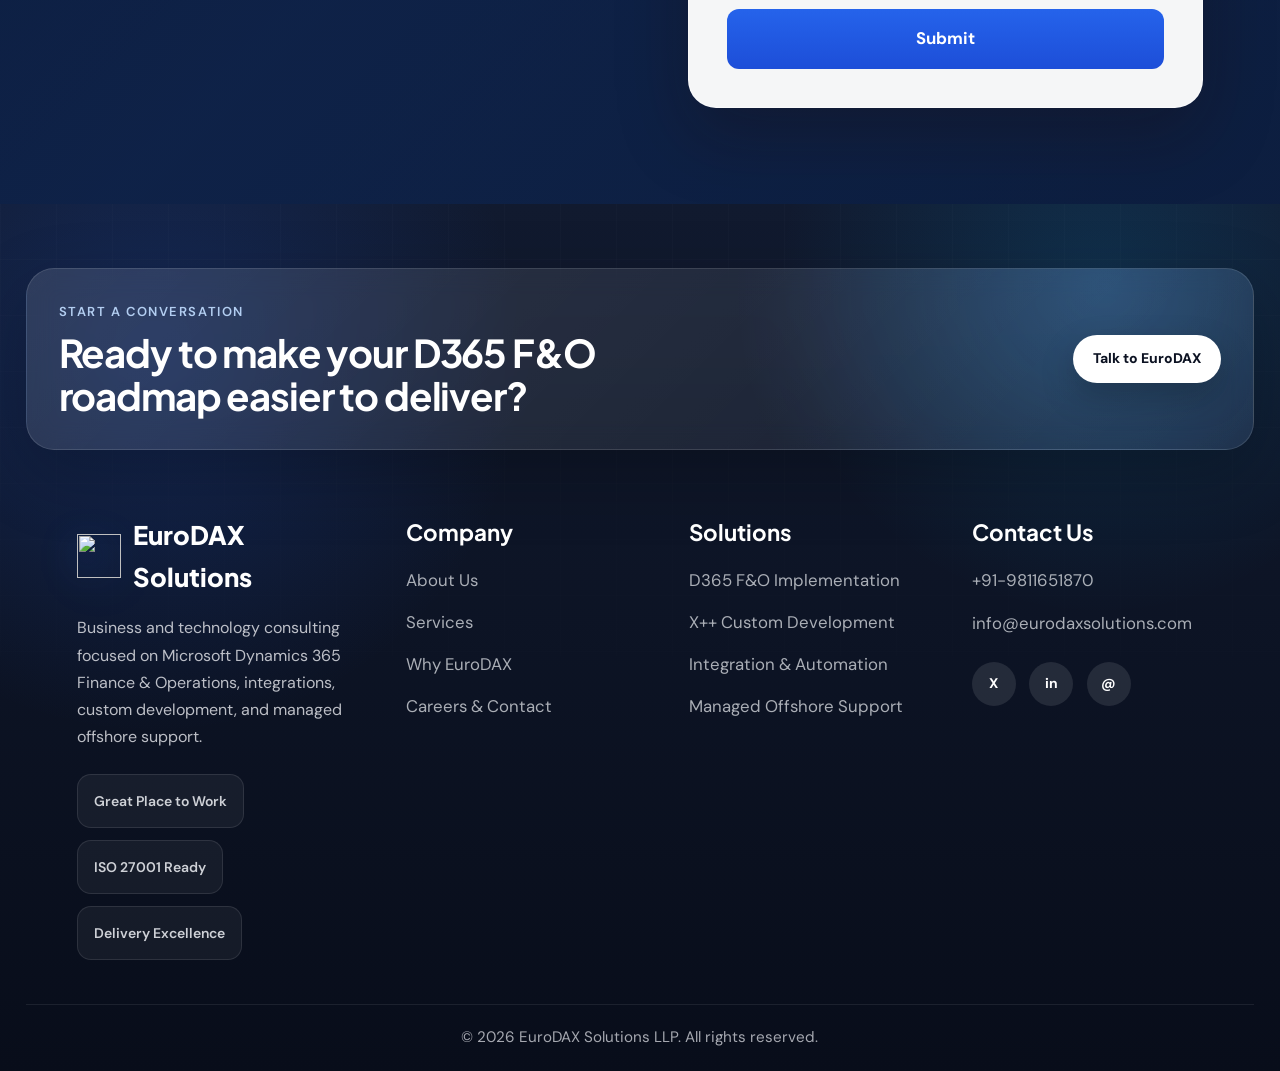
==== commit 323538ed: "Update index.html 1804" ====
--- a/index.html
+++ b/index.html
@@ -6,9 +6,12 @@
   <meta name="description" content="EuroDAX Solutions LLP — Microsoft Dynamics 365 Finance & Operations consulting, implementation, and integration.">
   <meta name="theme-color" content="#0c1222">
   <title>EuroDAX Solutions | D365 F&amp;O Experts</title>
+  <link rel="icon" type="image/png" sizes="64x64" href="site-favicon.png?v=3">
+  <link rel="apple-touch-icon" href="site-logo-mark.png?v=3">
   <link rel="preconnect" href="https://fonts.googleapis.com">
   <link rel="preconnect" href="https://fonts.gstatic.com" crossorigin>
   <link href="https://fonts.googleapis.com/css2?family=DM+Sans:ital,opsz,wght@0,9..40,400;0,9..40,500;0,9..40,600;0,9..40,700;1,9..40,400&family=Plus+Jakarta+Sans:ital,wght@0,500;0,600;0,700;1,500&display=swap" rel="stylesheet">
+  <script>document.documentElement.classList.add('js');</script>
   <link rel="stylesheet" href="style.css">
 </head>
 <body>
@@ -16,7 +19,10 @@
 
   <header class="site-header">
     <div class="container header-inner">
-      <a class="logo" href="#">EuroDAX</a>
+      <a class="logo logo-intro" href="#" aria-label="EuroDAX home">
+        <img class="logo-mark" src="site-logo-mark.png" alt="" width="52" height="52">
+        <span class="logo-text">EuroDAX</span>
+      </a>
       <nav class="nav" aria-label="Primary">
         <a href="#about">About</a>
         <a href="#services">Services</a>
@@ -49,6 +55,20 @@
           <a href="#contact" class="btn btn-primary">Get in touch</a>
           <a href="#services" class="btn btn-ghost">Explore services</a>
         </div>
+        <div class="hero-metrics" aria-label="EuroDAX delivery highlights">
+          <div>
+            <strong>24/7</strong>
+            <span>offshore support coverage</span>
+          </div>
+          <div>
+            <strong>D365</strong>
+            <span>Finance &amp; Operations focus</span>
+          </div>
+          <div>
+            <strong>Agile</strong>
+            <span>delivery with clear checkpoints</span>
+          </div>
+        </div>
       </div>
     </section>
 
@@ -92,6 +112,39 @@
             </div>
             <h3 class="card-title">Support</h3>
             <p class="card-text">Offshore support and maintenance so your team can focus on the next milestone.</p>
+          </article>
+        </div>
+      </div>
+    </section>
+
+    <section class="section delivery-section" aria-labelledby="delivery-title">
+      <div class="container split-section">
+        <div class="split-copy">
+          <p class="eyebrow section-eyebrow split-eyebrow">How we deliver</p>
+          <h2 id="delivery-title" class="section-title split-title">Structured delivery for complex D365 environments</h2>
+          <p class="section-prose split-prose">We combine consulting discipline with hands-on engineering so every engagement has clear ownership, reliable release paths, and practical documentation your internal teams can keep using.</p>
+        </div>
+        <div class="process-list">
+          <article class="process-step">
+            <span>01</span>
+            <div>
+              <h3>Discover &amp; align</h3>
+              <p>Map processes, integrations, data flows, risks, and success criteria before design decisions are locked in.</p>
+            </div>
+          </article>
+          <article class="process-step">
+            <span>02</span>
+            <div>
+              <h3>Design for maintainability</h3>
+              <p>Shape extensions, workflows, and integrations around Microsoft best practices and long-term supportability.</p>
+            </div>
+          </article>
+          <article class="process-step">
+            <span>03</span>
+            <div>
+              <h3>Build, test, stabilize</h3>
+              <p>Deliver in controlled increments with validation, release notes, knowledge transfer, and production readiness checks.</p>
+            </div>
           </article>
         </div>
       </div>
@@ -119,6 +172,27 @@
             <span>Fast turnaround on priorities that matter to your stakeholders</span>
           </li>
         </ul>
+      </div>
+    </section>
+
+    <section class="section section-alt engagement-section" aria-labelledby="engagement-title">
+      <div class="container">
+        <p class="eyebrow section-eyebrow">Engagement models</p>
+        <h2 id="engagement-title" class="section-title">Flexible support for every stage of your D365 journey</h2>
+        <div class="engagement-grid">
+          <article class="engagement-item">
+            <h3>Implementation partnership</h3>
+            <p>Functional and technical support from planning through go-live, with steady delivery governance and issue visibility.</p>
+          </article>
+          <article class="engagement-item">
+            <h3>Dedicated offshore team</h3>
+            <p>Extend your internal capability with X++, integration, testing, reporting, and release support capacity.</p>
+          </article>
+          <article class="engagement-item">
+            <h3>Optimization sprint</h3>
+            <p>Target performance, backlog, integration stability, reporting gaps, and usability improvements in focused cycles.</p>
+          </article>
+        </div>
       </div>
     </section>
 
@@ -209,10 +283,20 @@
   </main>
 
   <footer class="site-footer">
+    <div class="container footer-cta">
+      <div>
+        <p class="eyebrow footer-kicker">Start a conversation</p>
+        <h2>Ready to make your D365 F&amp;O roadmap easier to deliver?</h2>
+      </div>
+      <a class="footer-cta-link" href="#contact">Talk to EuroDAX</a>
+    </div>
     <div class="container footer-grid">
       <div class="footer-brand-block">
-        <a class="footer-logo" href="#">EuroDAX Solutions</a>
-        <p class="footer-tagline">Business and technology consulting focused on Microsoft Dynamics 365 Finance &amp; Operations.</p>
+        <a class="footer-logo" href="#" aria-label="EuroDAX home">
+          <img src="site-logo-mark.png" alt="" width="44" height="44">
+          <span>EuroDAX Solutions</span>
+        </a>
+        <p class="footer-tagline">Business and technology consulting focused on Microsoft Dynamics 365 Finance &amp; Operations, integrations, custom development, and managed offshore support.</p>
         <div class="footer-badges" aria-label="Certifications and culture highlights">
           <span class="footer-badge">Great Place to Work</span>
           <span class="footer-badge">ISO 27001 Ready</span>
@@ -332,6 +416,78 @@
       render(0);
       restartAutoPlay();
     })();
+
+    (function () {
+      var prefersReducedMotion = window.matchMedia('(prefers-reduced-motion: reduce)').matches;
+      var header = document.querySelector('.site-header');
+      var logo = document.querySelector('.logo-intro');
+      var revealItems = Array.prototype.slice.call(document.querySelectorAll(
+        '.hero .eyebrow, .hero-title, .hero-lead, .hero-actions, .hero-metrics div, .section > .container, .card, .process-step, .feature-list li, .engagement-item, .testimonial-slider, .testimonial-dots, .contact-showcase, .contact-card, .footer-cta, .footer-grid > div'
+      ));
+
+      if (logo) {
+        window.setTimeout(function () {
+          logo.classList.remove('logo-intro');
+        }, prefersReducedMotion ? 0 : 1400);
+      }
+
+      revealItems.forEach(function (item, index) {
+        item.classList.add('reveal');
+        item.style.setProperty('--reveal-delay', Math.min(index % 4, 3) * 80 + 'ms');
+      });
+
+      if ('IntersectionObserver' in window && !prefersReducedMotion) {
+        var observer = new IntersectionObserver(function (entries) {
+          entries.forEach(function (entry) {
+            if (!entry.isIntersecting) return;
+            entry.target.classList.add('is-visible');
+            observer.unobserve(entry.target);
+          });
+        }, { threshold: 0.16, rootMargin: '0px 0px -8% 0px' });
+
+        revealItems.forEach(function (item) { observer.observe(item); });
+      } else {
+        revealItems.forEach(function (item) { item.classList.add('is-visible'); });
+      }
+
+      function updateHeader() {
+        if (!header) return;
+        header.classList.toggle('is-scrolled', window.scrollY > 8);
+      }
+
+      updateHeader();
+      window.addEventListener('scroll', updateHeader, { passive: true });
+
+      if (prefersReducedMotion) return;
+
+      document.querySelectorAll('.card, .contact-card').forEach(function (panel) {
+        panel.addEventListener('pointerenter', function () {
+          if (panel.classList.contains('contact-card')) {
+            panel.classList.add('is-tracking');
+          }
+        });
+
+        panel.addEventListener('pointermove', function (event) {
+          var rect = panel.getBoundingClientRect();
+          var x = (event.clientX - rect.left) / rect.width;
+          var y = (event.clientY - rect.top) / rect.height;
+          panel.style.setProperty('--tilt-x', ((0.5 - y) * 7).toFixed(2) + 'deg');
+          panel.style.setProperty('--tilt-y', ((x - 0.5) * 7).toFixed(2) + 'deg');
+          panel.style.setProperty('--spot-x', (x * 100).toFixed(1) + '%');
+          panel.style.setProperty('--spot-y', (y * 100).toFixed(1) + '%');
+        });
+
+        panel.addEventListener('pointerleave', function () {
+          if (panel.classList.contains('contact-card')) {
+            panel.classList.remove('is-tracking');
+          }
+          panel.style.removeProperty('--tilt-x');
+          panel.style.removeProperty('--tilt-y');
+          panel.style.removeProperty('--spot-x');
+          panel.style.removeProperty('--spot-y');
+        });
+      });
+    })();
   </script>
 </body>
 </html>
--- a/style.css
+++ b/style.css
@@ -14,7 +14,7 @@
   --shadow-md: 0 12px 40px rgba(12, 18, 34, 0.08);
   --font-sans: "DM Sans", system-ui, -apple-system, sans-serif;
   --font-display: "Plus Jakarta Sans", var(--font-sans);
-  --header-h: 64px;
+  --header-h: 78px;
   /* Main content grows with viewport; cap only on very wide screens */
   --max: min(96vw, 1680px);
   --gutter: clamp(1rem, 4vw, 3.5rem);
@@ -98,6 +98,13 @@
   backdrop-filter: blur(12px);
   -webkit-backdrop-filter: blur(12px);
   border-bottom: 1px solid var(--border);
+  transition: background 0.25s ease, box-shadow 0.25s ease, border-color 0.25s ease;
+}
+
+.site-header.is-scrolled {
+  background: rgba(255, 255, 255, 0.9);
+  border-color: rgba(20, 24, 34, 0.1);
+  box-shadow: 0 12px 34px rgba(12, 18, 34, 0.08);
 }
 
 .header-inner {
@@ -109,15 +116,46 @@
 }
 
 .logo {
-  font-weight: 700;
-  font-size: 1.125rem;
-  letter-spacing: -0.02em;
+  display: inline-flex;
+  align-items: center;
+  gap: 0.8rem;
+  font-weight: 900;
+  font-size: clamp(1.55rem, 2.1vw, 2rem);
   color: var(--ink);
   text-decoration: none;
+  overflow: hidden;
+  transition: color 0.2s ease, transform 0.2s ease;
 }
 
 .logo:hover {
   color: var(--accent);
+  transform: translateY(-1px);
+}
+
+.logo-mark {
+  width: 52px;
+  height: 52px;
+  flex: 0 0 52px;
+  object-fit: contain;
+  filter: drop-shadow(0 8px 14px rgba(37, 99, 235, 0.16));
+  transition: transform 0.28s ease, filter 0.28s ease;
+}
+
+.logo-intro .logo-mark {
+  animation: logo-mark-reveal 0.9s cubic-bezier(0.16, 1, 0.3, 1) 0.15s both;
+}
+
+.logo:hover .logo-mark {
+  transform: rotate(-4deg) scale(1.05);
+  filter: drop-shadow(0 12px 20px rgba(37, 99, 235, 0.24));
+}
+
+.logo-text {
+  letter-spacing: 0;
+}
+
+.logo-intro .logo-text {
+  animation: logo-text-reveal 0.82s cubic-bezier(0.16, 1, 0.3, 1) 0.28s both;
 }
 
 .nav {
@@ -127,14 +165,35 @@
 }
 
 .nav a {
+  position: relative;
   font-size: 0.9375rem;
   font-weight: 500;
   color: var(--text-muted);
   text-decoration: none;
+  transition: color 0.2s ease, transform 0.2s ease;
+}
+
+.nav a::after {
+  content: "";
+  position: absolute;
+  left: 0;
+  right: 0;
+  bottom: -0.35rem;
+  height: 2px;
+  border-radius: 999px;
+  background: var(--accent);
+  transform: scaleX(0);
+  transform-origin: left;
+  transition: transform 0.24s ease;
 }
 
 .nav a:hover {
   color: var(--ink);
+  transform: translateY(-1px);
+}
+
+.nav a:hover::after {
+  transform: scaleX(1);
 }
 
 .nav-cta {
@@ -143,11 +202,17 @@
   color: #fff !important;
   border-radius: 999px;
   font-weight: 600;
+  box-shadow: 0 10px 22px rgba(12, 18, 34, 0.14);
 }
 
 .nav-cta:hover {
   background: #1a2235;
   color: #fff !important;
+  box-shadow: 0 14px 28px rgba(12, 18, 34, 0.18);
+}
+
+.nav-cta::after {
+  display: none;
 }
 
 .nav-toggle {
@@ -248,6 +313,34 @@
     radial-gradient(ellipse 60% 50% at 100% 0%, rgba(12, 18, 34, 0.06), transparent 50%),
     linear-gradient(180deg, #eef1f6 0%, var(--bg) 100%);
   pointer-events: none;
+  animation: hero-shift 12s ease-in-out infinite alternate;
+}
+
+.hero-bg::before,
+.hero-bg::after {
+  content: "";
+  position: absolute;
+  inset: 0;
+  pointer-events: none;
+}
+
+.hero-bg::before {
+  opacity: 0.32;
+  background:
+    linear-gradient(90deg, rgba(37, 99, 235, 0.1) 1px, transparent 1px),
+    linear-gradient(0deg, rgba(12, 18, 34, 0.08) 1px, transparent 1px);
+  background-size: 56px 56px;
+  mask-image: linear-gradient(180deg, #000 0%, transparent 72%);
+  animation: grid-drift 16s linear infinite;
+}
+
+.hero-bg::after {
+  opacity: 0.65;
+  background:
+    conic-gradient(from 140deg at 82% 34%, transparent 0 18%, rgba(37, 99, 235, 0.16) 22%, transparent 34% 100%),
+    linear-gradient(120deg, transparent 0 58%, rgba(14, 165, 233, 0.1) 58% 62%, transparent 62% 100%);
+  transform: translate3d(0, 0, 0);
+  animation: hero-sweep 10s ease-in-out infinite alternate;
 }
 
 .hero-inner {
@@ -313,7 +406,70 @@
   gap: 0.75rem;
 }
 
+.hero-metrics {
+  display: grid;
+  grid-template-columns: repeat(auto-fit, minmax(150px, 1fr));
+  gap: 0.75rem;
+  width: min(100%, 48rem);
+  margin-top: 2.25rem;
+}
+
+.hero-metrics div {
+  position: relative;
+  overflow: hidden;
+  padding: 1rem 1.1rem;
+  border: 1px solid rgba(20, 24, 34, 0.08);
+  border-radius: 18px;
+  background: rgba(255, 255, 255, 0.62);
+  box-shadow: 0 12px 28px rgba(12, 18, 34, 0.06);
+  backdrop-filter: blur(10px);
+  -webkit-backdrop-filter: blur(10px);
+  transition: transform 0.22s ease, box-shadow 0.22s ease, border-color 0.22s ease;
+}
+
+.hero-metrics div::before {
+  content: "";
+  position: absolute;
+  inset: 0;
+  background: linear-gradient(135deg, rgba(37, 99, 235, 0.12), transparent 54%);
+  opacity: 0;
+  transition: opacity 0.22s ease;
+}
+
+.hero-metrics div:hover {
+  border-color: rgba(37, 99, 235, 0.2);
+  box-shadow: 0 18px 34px rgba(12, 18, 34, 0.1);
+  transform: translateY(-4px);
+}
+
+.hero-metrics div:hover::before {
+  opacity: 1;
+}
+
+.hero-metrics strong,
+.hero-metrics span {
+  position: relative;
+  z-index: 1;
+  display: block;
+}
+
+.hero-metrics strong {
+  color: var(--ink);
+  font-family: var(--font-display);
+  font-size: 1.35rem;
+  line-height: 1;
+}
+
+.hero-metrics span {
+  margin-top: 0.45rem;
+  color: var(--text-muted);
+  font-size: 0.9rem;
+  line-height: 1.45;
+}
+
 .btn {
+  position: relative;
+  overflow: hidden;
   display: inline-flex;
   align-items: center;
   justify-content: center;
@@ -324,7 +480,21 @@
   border-radius: 999px;
   text-decoration: none;
   border: 1px solid transparent;
-  transition: background 0.15s ease, color 0.15s ease, border-color 0.15s ease, transform 0.15s ease;
+  transition: background 0.2s ease, color 0.2s ease, border-color 0.2s ease, transform 0.2s ease, box-shadow 0.2s ease;
+}
+
+.btn::after {
+  content: "";
+  position: absolute;
+  inset: -80% auto -80% -40%;
+  width: 34%;
+  background: linear-gradient(90deg, transparent, rgba(255, 255, 255, 0.46), transparent);
+  transform: skewX(-18deg) translateX(-140%);
+  transition: transform 0.5s ease;
+}
+
+.btn:hover::after {
+  transform: skewX(-18deg) translateX(520%);
 }
 
 .btn:focus-visible {
@@ -340,7 +510,8 @@
 .btn-primary:hover {
   background: #1a2235;
   color: #fff;
-  transform: translateY(-1px);
+  box-shadow: 0 16px 28px rgba(12, 18, 34, 0.18);
+  transform: translateY(-3px);
 }
 
 .btn-ghost {
@@ -353,6 +524,8 @@
   background: var(--bg-elevated);
   border-color: rgba(20, 24, 34, 0.14);
   color: var(--ink);
+  box-shadow: 0 12px 24px rgba(12, 18, 34, 0.08);
+  transform: translateY(-3px);
 }
 
 /* Sections */
@@ -405,6 +578,106 @@
   }
 }
 
+.split-section {
+  display: grid;
+  gap: clamp(2rem, 4vw, 4rem);
+  align-items: center;
+}
+
+@media (min-width: 980px) {
+  .split-section {
+    grid-template-columns: minmax(0, 0.85fr) minmax(0, 1.15fr);
+  }
+}
+
+.split-copy {
+  max-width: 38rem;
+}
+
+.split-eyebrow,
+.split-title,
+.split-prose {
+  text-align: left;
+  margin-inline: 0;
+}
+
+.split-title {
+  margin-bottom: 1.25rem;
+}
+
+.process-list {
+  display: grid;
+  gap: 1rem;
+}
+
+.process-step {
+  position: relative;
+  overflow: hidden;
+  display: grid;
+  grid-template-columns: auto minmax(0, 1fr);
+  gap: 1.1rem;
+  padding: 1.25rem;
+  border: 1px solid rgba(20, 24, 34, 0.08);
+  border-radius: 20px;
+  background: rgba(255, 255, 255, 0.68);
+  box-shadow: var(--shadow-sm);
+  transition: transform 0.22s ease, box-shadow 0.22s ease, border-color 0.22s ease;
+}
+
+.process-step::before {
+  content: "";
+  position: absolute;
+  inset: 0;
+  background:
+    linear-gradient(120deg, rgba(37, 99, 235, 0.12), transparent 48%),
+    linear-gradient(90deg, transparent, rgba(14, 165, 233, 0.08), transparent);
+  opacity: 0;
+  transition: opacity 0.22s ease;
+}
+
+.process-step:hover {
+  border-color: rgba(37, 99, 235, 0.2);
+  box-shadow: 0 18px 42px rgba(12, 18, 34, 0.09);
+  transform: translateY(-4px);
+}
+
+.process-step:hover::before {
+  opacity: 1;
+}
+
+.process-step span {
+  position: relative;
+  z-index: 1;
+  display: inline-grid;
+  place-items: center;
+  width: 52px;
+  height: 52px;
+  border-radius: 16px;
+  background: var(--ink);
+  color: #fff;
+  font-family: var(--font-display);
+  font-weight: 700;
+}
+
+.process-step div {
+  position: relative;
+  z-index: 1;
+}
+
+.process-step h3 {
+  margin: 0 0 0.35rem;
+  color: var(--ink);
+  font-family: var(--font-display);
+  font-size: 1.15rem;
+}
+
+.process-step p {
+  margin: 0;
+  color: var(--text-muted);
+  font-size: 0.98rem;
+  line-height: 1.65;
+}
+
 /* Cards */
 .grid {
   display: grid;
@@ -419,12 +692,31 @@
 }
 
 .card {
+  --tilt-x: 0deg;
+  --tilt-y: 0deg;
+  --spot-x: 50%;
+  --spot-y: 0%;
+  position: relative;
+  overflow: hidden;
   background: var(--bg);
   border: 1px solid var(--border);
   border-radius: var(--radius-lg);
   padding: 1.5rem 1.35rem;
   box-shadow: var(--shadow-sm);
-  transition: border-color 0.15s ease, box-shadow 0.15s ease, transform 0.15s ease;
+  transform: perspective(900px) rotateX(var(--tilt-x)) rotateY(var(--tilt-y)) translateY(0);
+  transition: border-color 0.22s ease, box-shadow 0.22s ease, transform 0.22s ease;
+}
+
+.card::before {
+  content: "";
+  position: absolute;
+  inset: 0;
+  opacity: 0;
+  background:
+    radial-gradient(circle at var(--spot-x) var(--spot-y), rgba(37, 99, 235, 0.18), transparent 34%),
+    linear-gradient(135deg, rgba(255, 255, 255, 0.55), transparent 42%);
+  transition: opacity 0.22s ease;
+  pointer-events: none;
 }
 
 .section-alt .card {
@@ -433,11 +725,25 @@
 
 .card:hover {
   border-color: rgba(37, 99, 235, 0.25);
-  box-shadow: var(--shadow-md);
-  transform: translateY(-2px);
+  box-shadow: 0 22px 52px rgba(12, 18, 34, 0.12);
+  transform: perspective(900px) rotateX(var(--tilt-x)) rotateY(var(--tilt-y)) translateY(-6px);
+}
+
+.js .card.reveal.is-visible {
+  transform: perspective(900px) rotateX(var(--tilt-x)) rotateY(var(--tilt-y)) translateY(0);
+}
+
+.js .card.reveal.is-visible:hover {
+  transform: perspective(900px) rotateX(var(--tilt-x)) rotateY(var(--tilt-y)) translateY(-6px);
+}
+
+.card:hover::before {
+  opacity: 1;
 }
 
 .card-icon {
+  position: relative;
+  z-index: 1;
   width: 48px;
   height: 48px;
   display: flex;
@@ -447,9 +753,18 @@
   background: rgba(37, 99, 235, 0.1);
   color: var(--accent);
   margin-bottom: 1rem;
+  transition: background 0.22s ease, color 0.22s ease, transform 0.22s ease;
+}
+
+.card:hover .card-icon {
+  background: var(--accent);
+  color: #fff;
+  transform: translateY(-2px) scale(1.08);
 }
 
 .card-title {
+  position: relative;
+  z-index: 1;
   font-size: 1.125rem;
   font-weight: 700;
   color: var(--ink);
@@ -458,6 +773,8 @@
 }
 
 .card-text {
+  position: relative;
+  z-index: 1;
   margin: 0;
   font-size: 0.9375rem;
   color: var(--text-muted);
@@ -492,6 +809,8 @@
 }
 
 .feature-list li {
+  position: relative;
+  overflow: hidden;
   display: flex;
   align-items: flex-start;
   gap: 0.85rem;
@@ -502,6 +821,35 @@
   font-weight: 500;
   color: var(--text);
   box-shadow: var(--shadow-sm);
+  transition: border-color 0.22s ease, box-shadow 0.22s ease, transform 0.22s ease, background 0.22s ease;
+}
+
+.feature-list li::before {
+  content: "";
+  position: absolute;
+  inset: 0;
+  background: linear-gradient(90deg, rgba(37, 99, 235, 0.1), transparent 45%);
+  opacity: 0;
+  transition: opacity 0.22s ease;
+}
+
+.feature-list li:hover {
+  border-color: rgba(37, 99, 235, 0.22);
+  box-shadow: 0 16px 34px rgba(12, 18, 34, 0.08);
+  transform: translateX(4px);
+}
+
+.js .feature-list li.reveal.is-visible:hover {
+  transform: translateX(4px);
+}
+
+.feature-list li:hover::before {
+  opacity: 1;
+}
+
+.feature-list li > * {
+  position: relative;
+  z-index: 1;
 }
 
 .feature-check {
@@ -512,6 +860,12 @@
   border-radius: 6px;
   background: rgba(37, 99, 235, 0.12);
   position: relative;
+  transition: transform 0.22s ease, background 0.22s ease;
+}
+
+.feature-list li:hover .feature-check {
+  background: rgba(37, 99, 235, 0.18);
+  transform: scale(1.08) rotate(3deg);
 }
 
 .feature-check::after {
@@ -526,50 +880,402 @@
   transform: rotate(45deg);
 }
 
+.engagement-grid {
+  display: grid;
+  gap: 1rem;
+  margin-top: 2rem;
+}
+
+@media (min-width: 880px) {
+  .engagement-grid {
+    grid-template-columns: repeat(3, minmax(0, 1fr));
+  }
+}
+
+.engagement-item {
+  position: relative;
+  overflow: hidden;
+  min-height: 230px;
+  padding: 1.4rem;
+  border: 1px solid rgba(20, 24, 34, 0.08);
+  border-radius: 22px;
+  background:
+    linear-gradient(180deg, rgba(255, 255, 255, 0.92), rgba(248, 250, 252, 0.92)),
+    radial-gradient(circle at 20% 0%, rgba(37, 99, 235, 0.16), transparent 34%);
+  box-shadow: var(--shadow-sm);
+  transition: transform 0.22s ease, box-shadow 0.22s ease, border-color 0.22s ease;
+}
+
+.engagement-item::after {
+  content: "";
+  position: absolute;
+  right: -32px;
+  bottom: -32px;
+  width: 116px;
+  height: 116px;
+  border: 1px solid rgba(37, 99, 235, 0.2);
+  border-radius: 32px;
+  transform: rotate(18deg);
+  transition: transform 0.28s ease, border-color 0.28s ease;
+}
+
+.engagement-item:hover {
+  border-color: rgba(37, 99, 235, 0.22);
+  box-shadow: 0 20px 48px rgba(12, 18, 34, 0.1);
+  transform: translateY(-5px);
+}
+
+.engagement-item:hover::after {
+  border-color: rgba(37, 99, 235, 0.38);
+  transform: rotate(26deg) scale(1.08);
+}
+
+.engagement-item h3 {
+  position: relative;
+  z-index: 1;
+  max-width: 14rem;
+  margin: 0 0 0.85rem;
+  color: var(--ink);
+  font-family: var(--font-display);
+  font-size: 1.25rem;
+  line-height: 1.25;
+}
+
+.engagement-item p {
+  position: relative;
+  z-index: 1;
+  margin: 0;
+  color: var(--text-muted);
+  font-size: 0.98rem;
+  line-height: 1.65;
+}
+
 /* Contact */
 .section-cta {
   padding-bottom: clamp(4rem, 10vw, 6rem);
 }
 
-.contact-panel {
+.testimonials {
+  background: linear-gradient(180deg, #f8fafc 0%, #f1f5f9 100%);
+  border-top: 1px solid var(--border);
+  border-bottom: 1px solid var(--border);
+}
+
+.testimonials-shell {
   display: grid;
-  gap: 2rem;
+  gap: 1.5rem;
+}
+
+.testimonials-title {
+  margin-bottom: 0;
+}
+
+.testimonial-slider {
+  display: grid;
+  grid-template-columns: auto minmax(0, 1fr) auto;
+  gap: clamp(0.75rem, 2vw, 2rem);
   align-items: center;
-  padding: clamp(2rem, 5vw, 3rem);
-  background: linear-gradient(145deg, var(--ink) 0%, #151c2e 100%);
-  border-radius: var(--radius-lg);
-  color: #e8eaef;
-  box-shadow: var(--shadow-md);
-}
-
-@media (min-width: 768px) {
-  .contact-panel {
-    grid-template-columns: 1fr auto;
-    gap: 3rem;
-  }
-}
-
-.contact-copy .section-eyebrow {
-  color: rgba(147, 197, 253, 0.95);
-  text-align: left;
-}
-
-.contact-title {
-  text-align: left;
-  color: #fff;
-  margin-bottom: 0.75rem;
-}
-
-.contact-prose {
-  text-align: left;
-  color: rgba(232, 234, 239, 0.78);
-  max-width: min(100%, 40rem);
-}
-
-.contact-details {
+}
+
+.slider-arrow {
+  width: 58px;
+  height: 58px;
+  border-radius: 50%;
+  border: 1px solid rgba(20, 24, 34, 0.12);
+  background: rgba(255, 255, 255, 0.72);
+  color: var(--ink);
+  cursor: pointer;
+  display: inline-flex;
+  align-items: center;
+  justify-content: center;
+  font-size: 2rem;
+  line-height: 1;
+  transition: transform 0.2s ease, border-color 0.2s ease, background 0.2s ease, box-shadow 0.2s ease;
+}
+
+.slider-arrow:hover {
+  transform: translateY(-3px) scale(1.04);
+  border-color: rgba(37, 99, 235, 0.25);
+  background: #fff;
+  box-shadow: 0 14px 28px rgba(12, 18, 34, 0.08);
+}
+
+.slider-arrow:focus-visible {
+  outline: 2px solid var(--accent);
+  outline-offset: 2px;
+}
+
+.testimonial-viewport {
+  position: relative;
+  min-height: 240px;
+  display: grid;
+  place-items: center;
+}
+
+.testimonial-slide {
+  width: 100%;
+  text-align: center;
+  animation: testimonial-fade 0.35s ease;
+}
+
+.testimonial-quote {
+  margin: 0 auto 2rem;
+  max-width: 68rem;
+  font-size: clamp(1.2rem, 2vw, 1.8rem);
+  line-height: 1.7;
+  color: #707887;
+}
+
+.testimonial-name {
+  margin: 0;
+  font-size: 1.9rem;
+  font-family: var(--font-display);
+  color: var(--ink);
+}
+
+.testimonial-role {
+  margin: 0.6rem 0 0;
+  color: #8b94a4;
+  font-size: 1rem;
+}
+
+.testimonial-dots {
+  display: flex;
+  justify-content: center;
+  gap: 0.65rem;
+}
+
+.testimonial-dot {
+  width: 11px;
+  height: 11px;
+  border-radius: 50%;
+  border: none;
+  padding: 0;
+  background: rgba(20, 24, 34, 0.16);
+  cursor: pointer;
+  transition: background 0.2s ease, transform 0.2s ease, width 0.2s ease;
+}
+
+.testimonial-dot.is-active {
+  width: 28px;
+  border-radius: 999px;
+  background: var(--accent);
+}
+
+.testimonial-dot:hover {
+  transform: scale(1.18);
+}
+
+.contact-section {
+  position: relative;
+  overflow: hidden;
+  padding-top: clamp(4rem, 8vw, 6rem);
+}
+
+.contact-section-bg {
+  position: absolute;
+  inset: 0;
+  background:
+    linear-gradient(0deg, rgba(12, 28, 61, 0.76), rgba(12, 28, 61, 0.76)),
+    radial-gradient(circle at 15% 20%, rgba(120, 170, 255, 0.2), transparent 28%),
+    radial-gradient(circle at 85% 18%, rgba(146, 205, 255, 0.14), transparent 22%),
+    linear-gradient(135deg, #0d1b3d 0%, #163468 48%, #0f2548 100%);
+  animation: contact-glow 14s ease-in-out infinite alternate;
+}
+
+.contact-shell {
+  position: relative;
+  display: grid;
+  gap: clamp(2rem, 4vw, 3.5rem);
+  align-items: center;
+  min-height: min(78vh, 860px);
+}
+
+@media (min-width: 980px) {
+  .contact-shell {
+    grid-template-columns: minmax(0, 1fr) minmax(380px, 0.92fr);
+  }
+}
+
+.contact-showcase {
+  color: #fff4f2;
+  padding: clamp(1rem, 2vw, 2rem) 0;
+}
+
+.contact-kicker {
+  color: rgba(176, 215, 255, 0.9);
+}
+
+.contact-showcase-title {
+  margin: 0 0 1.5rem;
+  max-width: 14ch;
+  font-family: var(--font-display);
+  font-size: clamp(2.25rem, 5vw, 4rem);
+  line-height: 1.05;
+  letter-spacing: -0.04em;
+}
+
+.contact-showcase-text {
+  margin: 0;
+  max-width: 34rem;
+  font-size: clamp(1rem, 1.3vw, 1.2rem);
+  line-height: 1.75;
+  color: rgba(231, 241, 255, 0.86);
+}
+
+.contact-meta {
   display: flex;
   flex-direction: column;
   gap: 0.75rem;
+  margin-top: 2rem;
+}
+
+.contact-card {
+  --tilt-x: 0deg;
+  --tilt-y: 0deg;
+  --spot-x: 50%;
+  --spot-y: 0%;
+  position: relative;
+  overflow: hidden;
+  background: rgba(255, 255, 255, 0.96);
+  border: 1px solid rgba(255, 255, 255, 0.45);
+  border-radius: 28px;
+  padding: clamp(1.5rem, 3vw, 2.5rem);
+  box-shadow: 0 28px 70px rgba(24, 9, 10, 0.28);
+  transform: perspective(1000px) rotateX(var(--tilt-x)) rotateY(var(--tilt-y));
+  transition: transform 0.22s ease, box-shadow 0.22s ease;
+}
+
+.contact-card.is-tracking {
+  transition: box-shadow 0.18s ease;
+}
+
+.contact-card::before {
+  content: "";
+  position: absolute;
+  inset: 0;
+  opacity: 0;
+  background: radial-gradient(circle at var(--spot-x) var(--spot-y), rgba(37, 99, 235, 0.14), transparent 32%);
+  transition: opacity 0.22s ease;
+  pointer-events: none;
+}
+
+.contact-card:hover {
+  box-shadow: 0 34px 86px rgba(24, 9, 10, 0.34);
+}
+
+.js .contact-card.reveal.is-visible {
+  transform: perspective(1000px) rotateX(var(--tilt-x)) rotateY(var(--tilt-y));
+}
+
+.contact-card:hover::before {
+  opacity: 1;
+}
+
+.contact-card > * {
+  position: relative;
+  z-index: 1;
+}
+
+.contact-card-title {
+  margin: 0 0 1.5rem;
+  font-family: var(--font-display);
+  font-size: clamp(1.8rem, 3vw, 2.35rem);
+  text-align: center;
+  color: #1e4fa8;
+  letter-spacing: -0.03em;
+}
+
+.contact-form {
+  display: grid;
+  gap: 1rem;
+}
+
+.contact-form input,
+.contact-form textarea {
+  width: 100%;
+  border: 1px solid rgba(20, 24, 34, 0.14);
+  border-radius: 12px;
+  padding: 1rem 1.1rem;
+  font: inherit;
+  color: var(--text);
+  background: #fff;
+  transition: border-color 0.18s ease, box-shadow 0.18s ease, transform 0.18s ease;
+}
+
+.contact-form input::placeholder,
+.contact-form textarea::placeholder {
+  color: #7b8393;
+}
+
+.contact-form input:focus,
+.contact-form textarea:focus {
+  outline: none;
+  border-color: rgba(37, 99, 235, 0.5);
+  box-shadow: 0 0 0 4px rgba(37, 99, 235, 0.12);
+  transform: translateY(-2px);
+}
+
+.contact-form textarea {
+  min-height: 132px;
+  resize: vertical;
+}
+
+.contact-submit {
+  position: relative;
+  overflow: hidden;
+  border: none;
+  border-radius: 12px;
+  padding: 1rem 1.25rem;
+  font: inherit;
+  font-size: 1.05rem;
+  font-weight: 700;
+  color: #fff;
+  background: linear-gradient(180deg, #2563eb 0%, #1d4ed8 100%);
+  cursor: pointer;
+  transition: transform 0.2s ease, box-shadow 0.2s ease, background 0.2s ease;
+}
+
+.contact-submit::after {
+  content: "";
+  position: absolute;
+  inset: -80% auto -80% -35%;
+  width: 30%;
+  background: linear-gradient(90deg, transparent, rgba(255, 255, 255, 0.55), transparent);
+  transform: skewX(-18deg) translateX(-140%);
+  transition: transform 0.55s ease;
+}
+
+.contact-submit:hover {
+  transform: translateY(-3px);
+  box-shadow: 0 18px 34px rgba(29, 78, 216, 0.28);
+}
+
+.contact-submit:hover::after {
+  transform: skewX(-18deg) translateX(560%);
+}
+
+.contact-submit:focus-visible {
+  outline: 2px solid #2563eb;
+  outline-offset: 3px;
+}
+
+.sr-only {
+  position: absolute;
+  width: 1px;
+  height: 1px;
+  padding: 0;
+  margin: -1px;
+  overflow: hidden;
+  clip: rect(0, 0, 0, 0);
+  white-space: nowrap;
+  border: 0;
+}
+
+@media (max-width: 979px) {
+  .contact-showcase-title {
+    max-width: 12ch;
+  }
 }
 
 .contact-link {
@@ -586,7 +1292,7 @@
 
 .contact-link-muted {
   font-weight: 500;
-  color: rgba(232, 234, 239, 0.75);
+  color: rgba(219, 234, 254, 0.82);
 }
 
 .contact-link-muted:hover {
@@ -595,45 +1301,363 @@
 
 /* Footer */
 .site-footer {
-  background: var(--ink);
+  position: relative;
+  overflow: hidden;
+  background:
+    radial-gradient(circle at 12% 18%, rgba(37, 99, 235, 0.22), transparent 28%),
+    radial-gradient(circle at 86% 10%, rgba(14, 165, 233, 0.16), transparent 24%),
+    linear-gradient(180deg, #111a2f 0%, #080d1a 100%);
   color: rgba(232, 234, 239, 0.72);
-  padding: 1.5rem 0;
+  padding: clamp(2.5rem, 6vw, 4rem) 0 1.25rem;
   font-size: 0.875rem;
 }
 
-.footer-inner {
+.site-footer::before {
+  content: "";
+  position: absolute;
+  inset: 0;
+  opacity: 0.2;
+  background:
+    linear-gradient(90deg, rgba(255, 255, 255, 0.08) 1px, transparent 1px),
+    linear-gradient(0deg, rgba(255, 255, 255, 0.08) 1px, transparent 1px);
+  background-size: 56px 56px;
+  mask-image: linear-gradient(180deg, #000 0%, transparent 72%);
+  animation: grid-drift 18s linear infinite;
+  pointer-events: none;
+}
+
+.site-footer > .container {
+  position: relative;
+  z-index: 1;
+}
+
+.footer-cta {
+  display: flex;
+  flex-wrap: wrap;
+  align-items: center;
+  justify-content: space-between;
+  gap: 1.25rem;
+  margin-bottom: clamp(2.5rem, 5vw, 4rem);
+  padding: clamp(1.25rem, 3vw, 2rem);
+  border: 1px solid rgba(255, 255, 255, 0.12);
+  border-radius: 28px;
+  background:
+    linear-gradient(135deg, rgba(255, 255, 255, 0.12), rgba(255, 255, 255, 0.04)),
+    radial-gradient(circle at 88% 10%, rgba(96, 165, 250, 0.22), transparent 34%);
+  box-shadow: 0 24px 70px rgba(0, 0, 0, 0.24);
+  backdrop-filter: blur(14px);
+  -webkit-backdrop-filter: blur(14px);
+}
+
+.footer-kicker {
+  color: rgba(191, 219, 254, 0.92);
+  margin-bottom: 0.55rem;
+}
+
+.footer-cta h2 {
+  margin: 0;
+  max-width: 44rem;
+  color: #fff;
+  font-family: var(--font-display);
+  font-size: clamp(1.6rem, 3vw, 2.6rem);
+  line-height: 1.12;
+  letter-spacing: -0.03em;
+}
+
+.footer-cta-link {
+  display: inline-flex;
+  align-items: center;
+  justify-content: center;
+  min-height: 48px;
+  padding: 0.8rem 1.25rem;
+  border-radius: 999px;
+  background: #fff;
+  color: var(--ink);
+  font-weight: 800;
+  text-decoration: none;
+  box-shadow: 0 14px 34px rgba(0, 0, 0, 0.22);
+  transition: transform 0.2s ease, box-shadow 0.2s ease, background 0.2s ease;
+}
+
+.footer-cta-link:hover {
+  background: #dbeafe;
+  color: var(--ink);
+  box-shadow: 0 18px 42px rgba(0, 0, 0, 0.28);
+  transform: translateY(-3px);
+}
+
+.footer-grid {
+  display: grid;
+  gap: 2.5rem;
+  align-items: start;
+}
+
+@media (min-width: 900px) {
+  .footer-grid {
+    grid-template-columns: minmax(260px, 1.2fr) repeat(3, minmax(180px, 1fr));
+    gap: clamp(2rem, 4vw, 4rem);
+  }
+}
+
+.footer-brand-block {
+  display: grid;
+  gap: 1rem;
+}
+
+.footer-logo {
+  display: inline-flex;
+  align-items: center;
+  gap: 0.75rem;
+  color: #fff;
+  text-decoration: none;
+  font-family: var(--font-display);
+  font-size: clamp(1.45rem, 2vw, 2rem);
+  font-weight: 900;
+  letter-spacing: 0;
+  transition: color 0.2s ease, transform 0.2s ease;
+}
+
+.footer-logo img {
+  width: 44px;
+  height: 44px;
+  object-fit: contain;
+  filter: drop-shadow(0 10px 18px rgba(37, 99, 235, 0.32));
+}
+
+.footer-logo:hover {
+  color: #dbeafe;
+  transform: translateY(-2px);
+}
+
+.footer-tagline {
+  margin: 0;
+  max-width: 22rem;
+  color: rgba(232, 234, 239, 0.8);
+  font-size: 1rem;
+  line-height: 1.7;
+}
+
+.footer-badges {
+  display: flex;
+  flex-wrap: wrap;
+  gap: 0.75rem;
+  margin-top: 0.5rem;
+}
+
+.footer-badge {
+  display: inline-flex;
+  align-items: center;
+  min-height: 54px;
+  padding: 0.8rem 1rem;
+  border-radius: 14px;
+  border: 1px solid rgba(255, 255, 255, 0.1);
+  background: rgba(255, 255, 255, 0.05);
+  color: rgba(232, 234, 239, 0.88);
+  font-weight: 600;
+  transition: background 0.2s ease, border-color 0.2s ease, transform 0.2s ease;
+}
+
+.footer-badge:hover {
+  background: rgba(37, 99, 235, 0.18);
+  border-color: rgba(96, 165, 250, 0.28);
+  transform: translateY(-2px);
+}
+
+.footer-heading {
+  margin: 0 0 1rem;
+  color: #fff;
+  font-size: 1.4rem;
+  font-family: var(--font-display);
+}
+
+.footer-nav-column {
   display: flex;
   flex-direction: column;
+  align-items: flex-start;
+  gap: 0.9rem;
+}
+
+.footer-nav-column a,
+.footer-contact a {
+  color: rgba(232, 234, 239, 0.72);
+  text-decoration: none;
+  font-size: 1.05rem;
+  transition: color 0.2s ease, transform 0.2s ease;
+}
+
+.footer-nav-column a:hover,
+.footer-contact a:hover {
+  color: #fff;
+  transform: translateX(3px);
+}
+
+.footer-contact {
+  display: flex;
+  flex-direction: column;
+  gap: 0.95rem;
+}
+
+.footer-social {
+  display: flex;
+  gap: 0.85rem;
+  margin-top: 1.5rem;
+}
+
+.footer-social a {
+  width: 44px;
+  height: 44px;
+  border-radius: 50%;
+  display: inline-flex;
   align-items: center;
-  gap: 1rem;
+  justify-content: center;
+  color: #fff;
+  text-decoration: none;
+  background: rgba(255, 255, 255, 0.1);
+  font-weight: 700;
+  transition: background 0.2s ease, transform 0.2s ease;
+}
+
+.footer-social a:hover {
+  background: rgba(37, 99, 235, 0.4);
+  transform: translateY(-3px) scale(1.06);
+}
+
+.footer-bottom {
+  display: flex;
+  justify-content: center;
+  margin-top: 2.75rem;
+  padding-top: 1.25rem;
+  border-top: 1px solid rgba(255, 255, 255, 0.08);
   text-align: center;
-}
-
-@media (min-width: 640px) {
-  .footer-inner {
-    flex-direction: row;
-    justify-content: space-between;
-    text-align: left;
-  }
 }
 
 .footer-brand {
   margin: 0;
-}
-
-.footer-nav {
-  display: flex;
-  flex-wrap: wrap;
-  gap: 1.25rem;
-  justify-content: center;
-}
-
-.footer-nav a {
-  color: rgba(232, 234, 239, 0.72);
-  text-decoration: none;
-  font-weight: 500;
-}
-
-.footer-nav a:hover {
-  color: #fff;
-}
+  color: rgba(232, 234, 239, 0.7);
+  font-size: 0.95rem;
+}
+
+@media (max-width: 899px) {
+  .testimonial-slider {
+    grid-template-columns: 1fr;
+  }
+
+  .slider-arrow {
+    display: none;
+  }
+}
+
+.js .reveal {
+  opacity: 0;
+  transform: translateY(22px);
+  transition: opacity 0.65s ease, transform 0.65s ease;
+  transition-delay: var(--reveal-delay, 0ms);
+}
+
+.js .reveal.is-visible {
+  opacity: 1;
+  transform: translateY(0);
+}
+
+@keyframes logo-mark-reveal {
+  from {
+    opacity: 0;
+    transform: translateX(88px) scale(1.08);
+  }
+
+  to {
+    opacity: 1;
+    transform: translateX(0) scale(1);
+  }
+}
+
+@keyframes logo-text-reveal {
+  from {
+    opacity: 0;
+    transform: translateX(-34px);
+  }
+
+  to {
+    opacity: 1;
+    transform: translateX(0);
+  }
+}
+
+@keyframes hero-shift {
+  from {
+    background-position: 0% 0%, 100% 0%, 0 0;
+  }
+
+  to {
+    background-position: 8% 4%, 92% 10%, 0 0;
+  }
+}
+
+@keyframes grid-drift {
+  from {
+    background-position: 0 0, 0 0;
+  }
+
+  to {
+    background-position: 56px 56px, 56px 56px;
+  }
+}
+
+@keyframes hero-sweep {
+  from {
+    transform: translate3d(-1.5%, -1%, 0) scale(1);
+  }
+
+  to {
+    transform: translate3d(1.5%, 1%, 0) scale(1.03);
+  }
+}
+
+@keyframes contact-glow {
+  from {
+    background-position: 0 0, 0 0, 100% 0, 0 0;
+  }
+
+  to {
+    background-position: 0 0, 4% 6%, 94% 8%, 0 0;
+  }
+}
+
+@keyframes testimonial-fade {
+  from {
+    opacity: 0;
+    transform: translateY(8px);
+  }
+
+  to {
+    opacity: 1;
+    transform: translateY(0);
+  }
+}
+
+@media (prefers-reduced-motion: reduce) {
+  *,
+  *::before,
+  *::after {
+    animation-duration: 0.001ms !important;
+    animation-iteration-count: 1 !important;
+    scroll-behavior: auto !important;
+    transition-duration: 0.001ms !important;
+  }
+
+  .js .reveal {
+    opacity: 1;
+    transform: none;
+  }
+
+  .card,
+  .card:hover,
+  .contact-card {
+    transform: none;
+  }
+
+  .logo-mark,
+  .logo-text {
+    animation: none;
+  }
+}
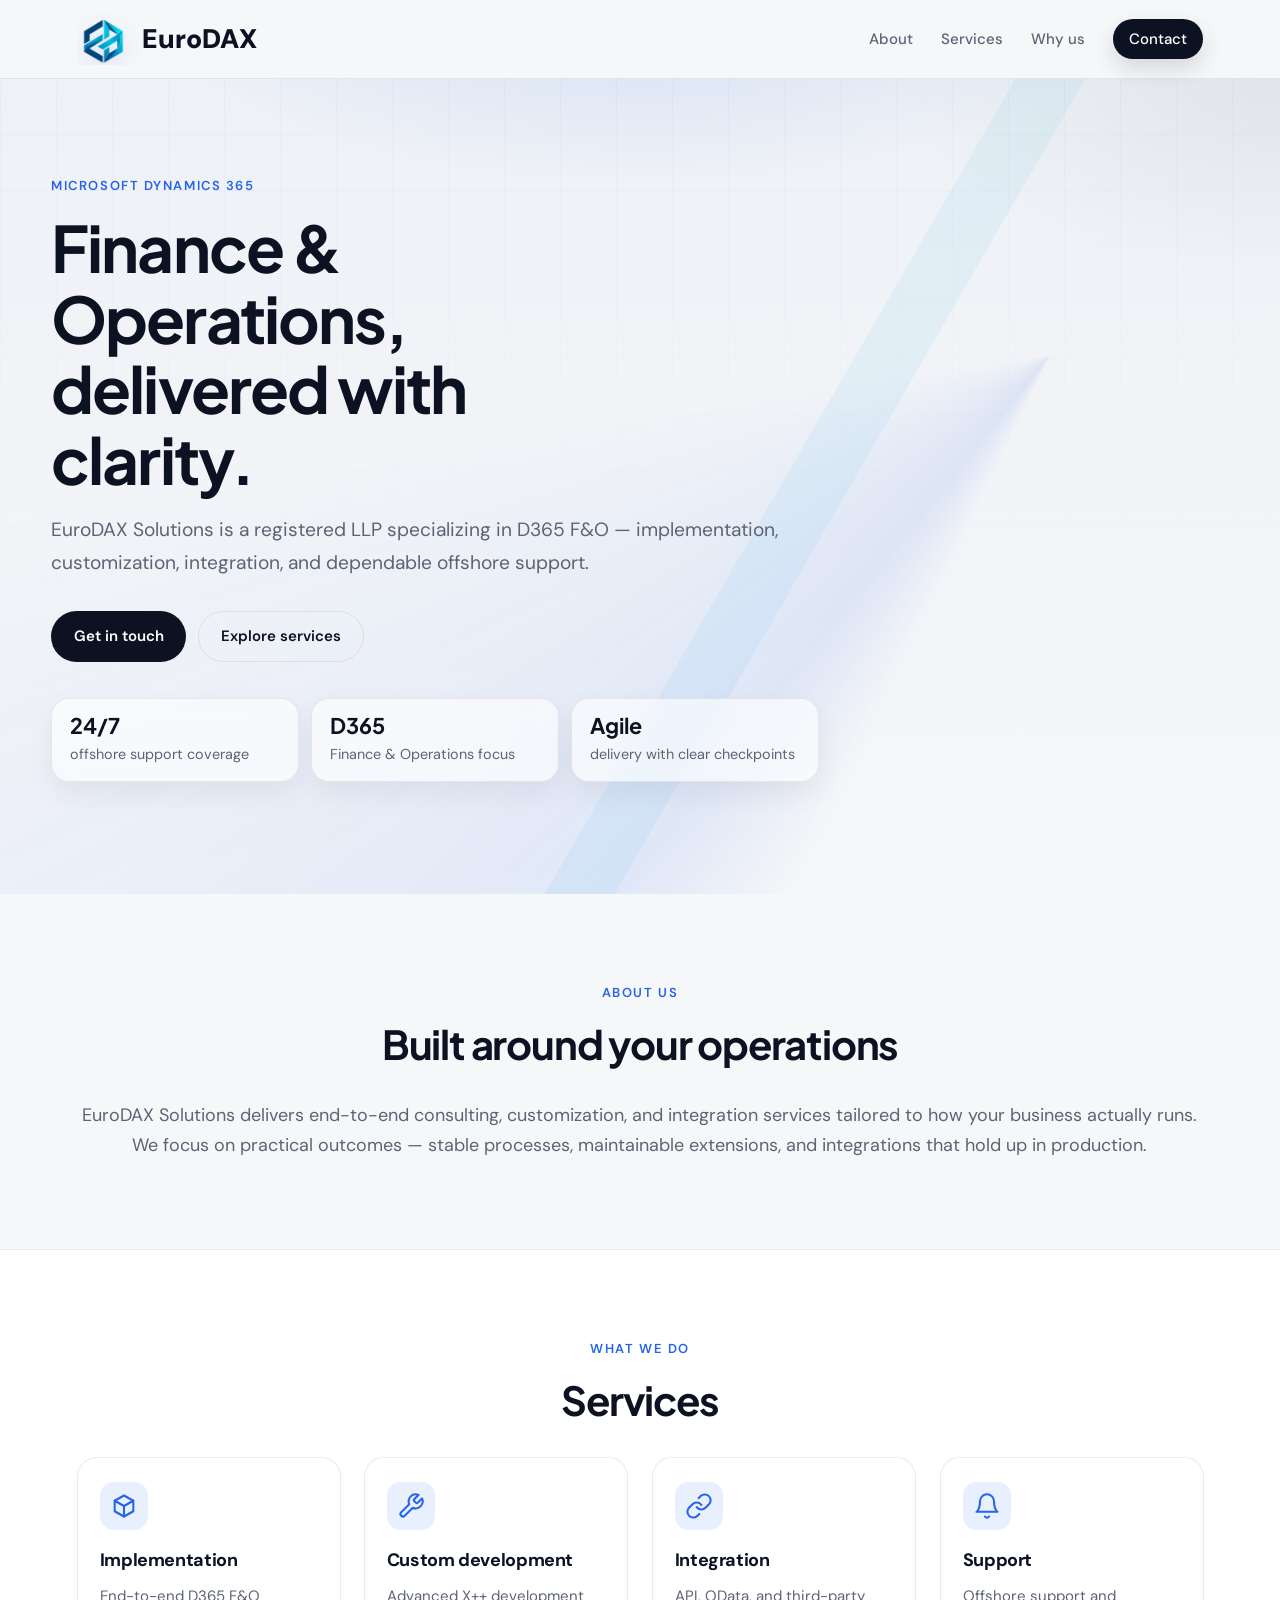
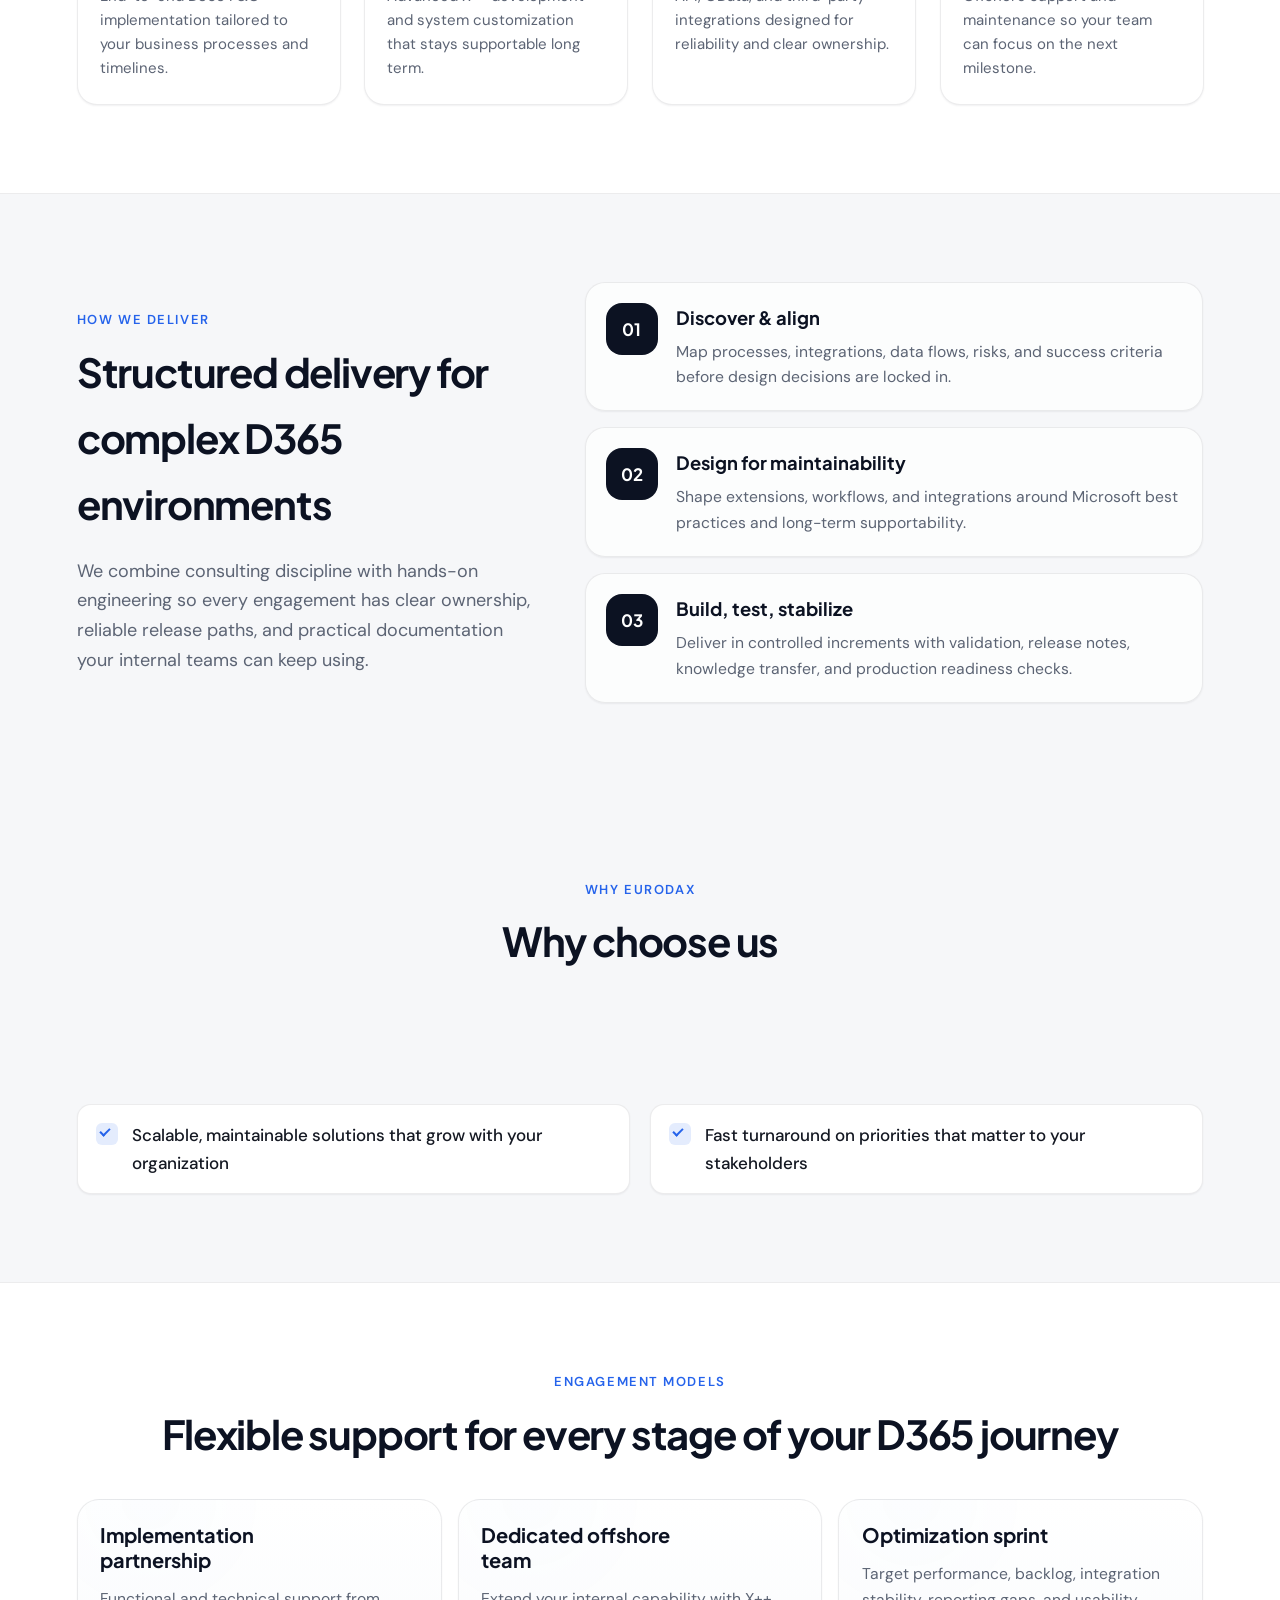
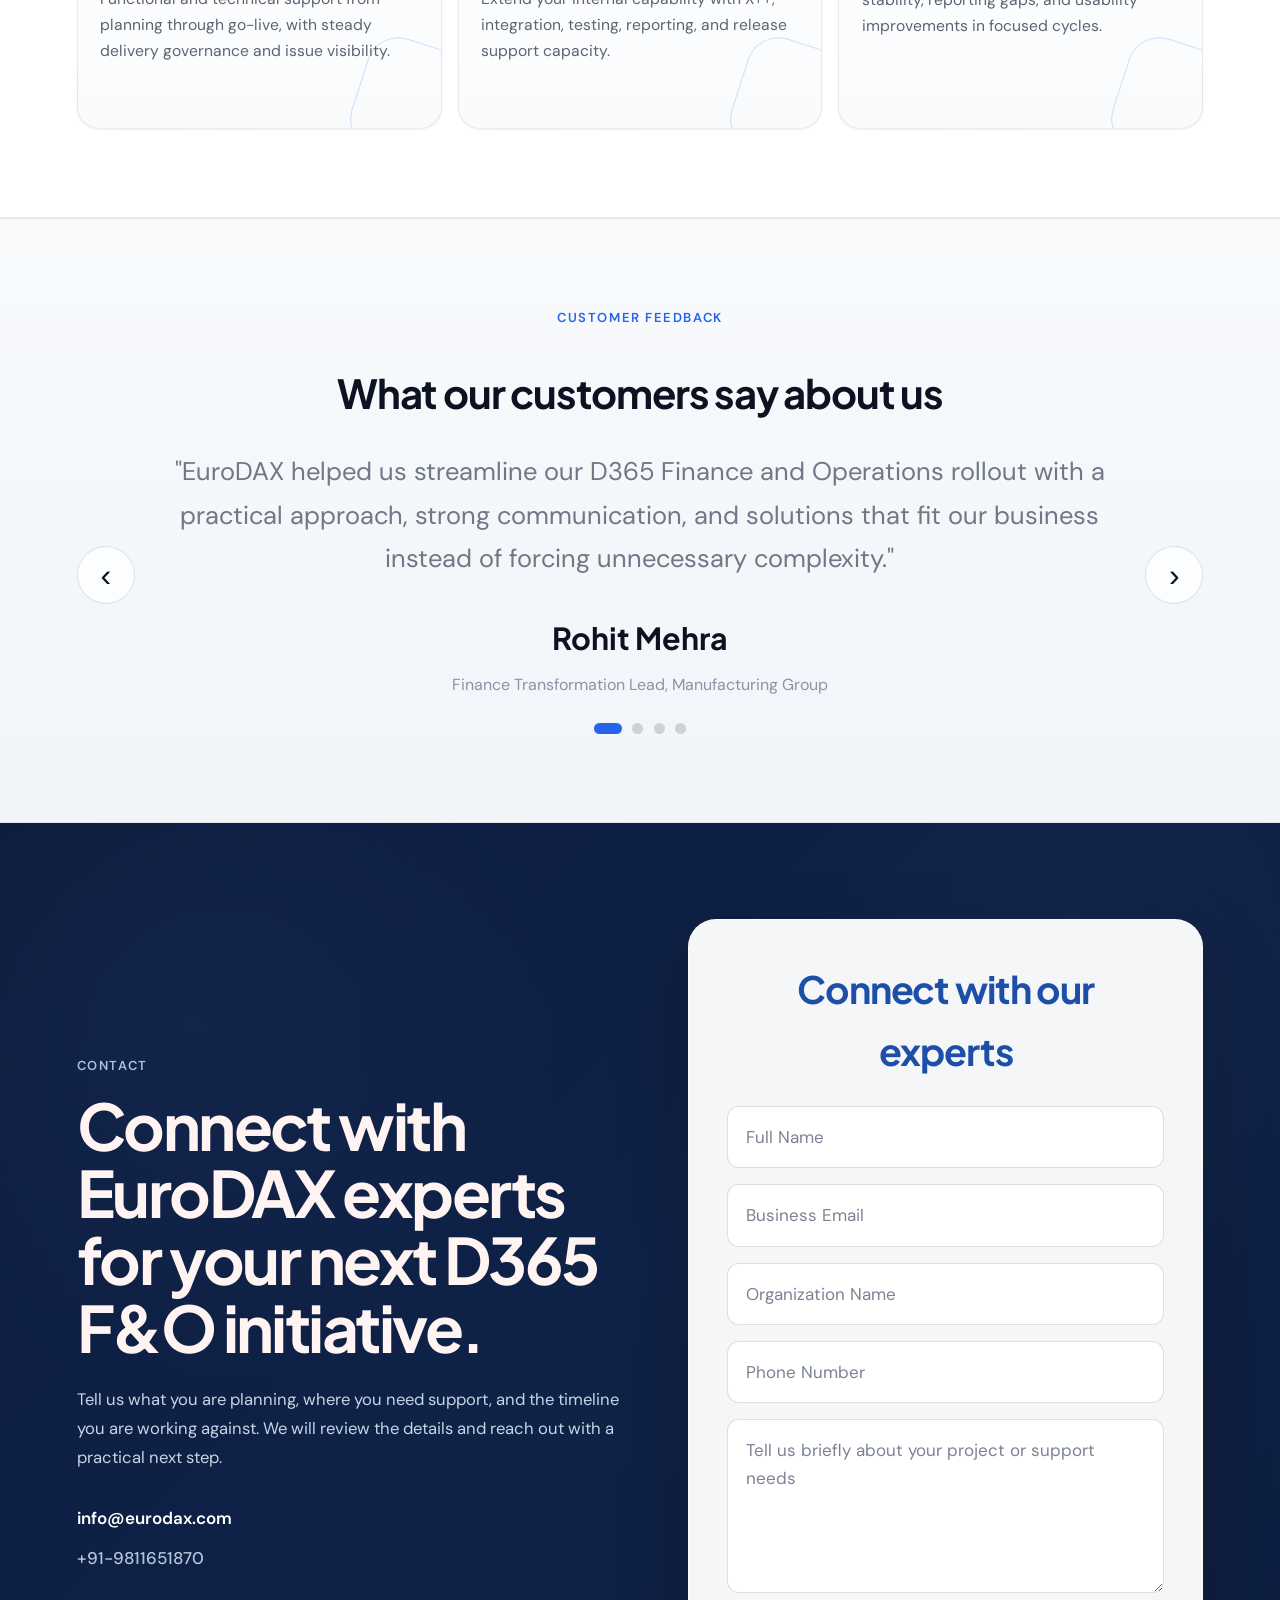
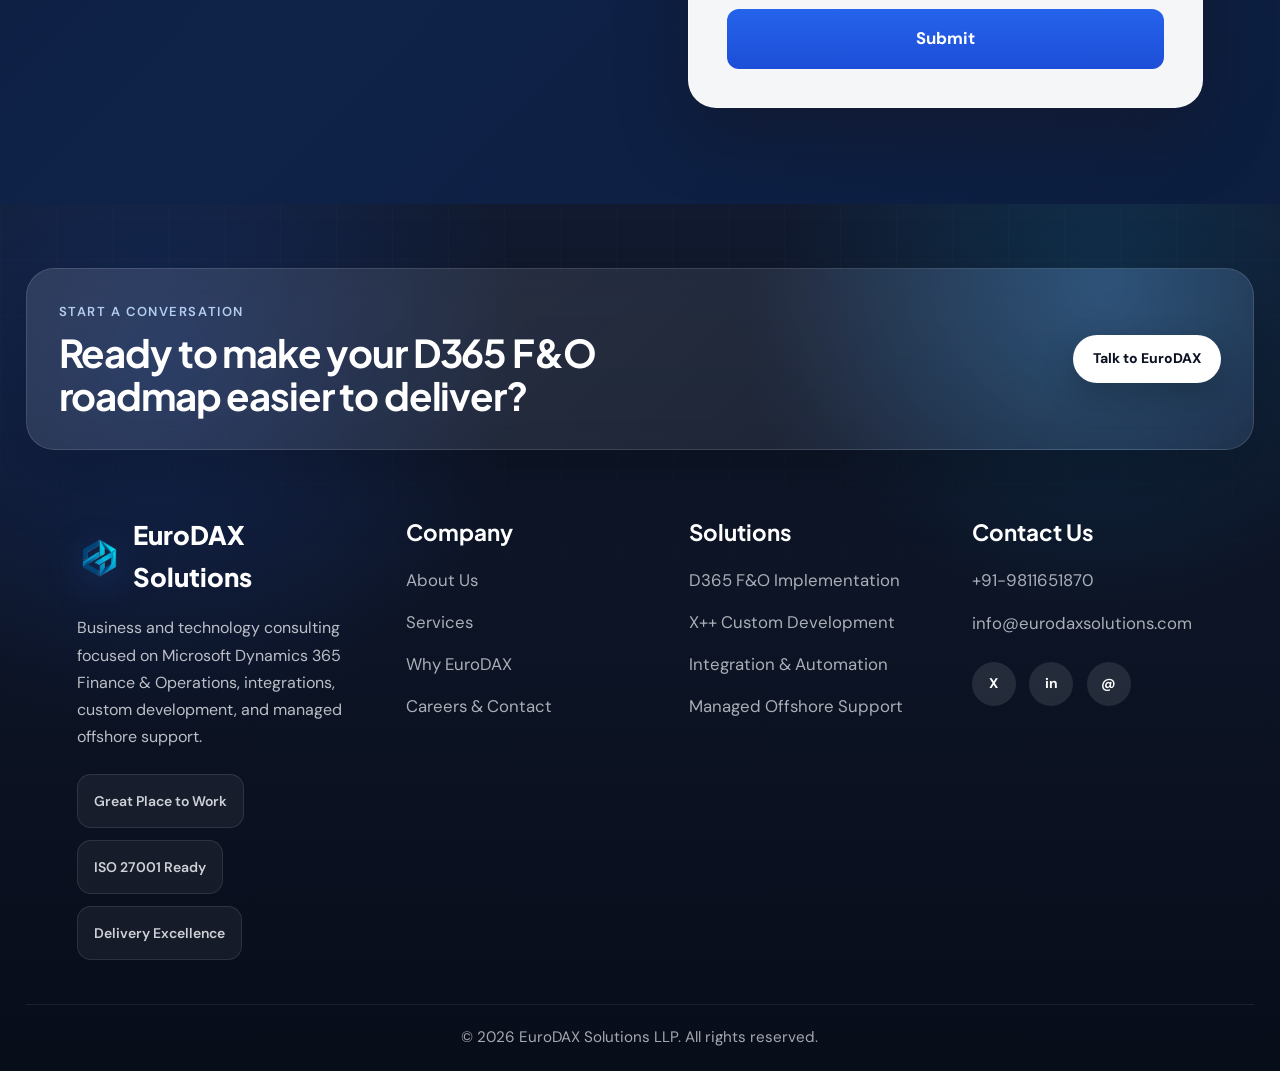
==== commit 495bab88: "Update index.html with logo path from repo" ====
--- a/index.html
+++ b/index.html
@@ -6,8 +6,8 @@
   <meta name="description" content="EuroDAX Solutions LLP — Microsoft Dynamics 365 Finance & Operations consulting, implementation, and integration.">
   <meta name="theme-color" content="#0c1222">
   <title>EuroDAX Solutions | D365 F&amp;O Experts</title>
-  <link rel="icon" type="image/png" sizes="64x64" href="site-favicon.png?v=3">
-  <link rel="apple-touch-icon" href="site-logo-mark.png?v=3">
+  <link rel="icon" type="image/png" href="EuroDAXLogo.png?v=4">
+  <link rel="apple-touch-icon" href="EuroDAXLogo.png?v=4">
   <link rel="preconnect" href="https://fonts.googleapis.com">
   <link rel="preconnect" href="https://fonts.gstatic.com" crossorigin>
   <link href="https://fonts.googleapis.com/css2?family=DM+Sans:ital,opsz,wght@0,9..40,400;0,9..40,500;0,9..40,600;0,9..40,700;1,9..40,400&family=Plus+Jakarta+Sans:ital,wght@0,500;0,600;0,700;1,500&display=swap" rel="stylesheet">
@@ -20,7 +20,7 @@
   <header class="site-header">
     <div class="container header-inner">
       <a class="logo logo-intro" href="#" aria-label="EuroDAX home">
-        <img class="logo-mark" src="site-logo-mark.png" alt="" width="52" height="52">
+        <img class="logo-mark" src="EuroDAXLogo.png" alt="" width="52" height="52">
         <span class="logo-text">EuroDAX</span>
       </a>
       <nav class="nav" aria-label="Primary">
@@ -293,7 +293,7 @@
     <div class="container footer-grid">
       <div class="footer-brand-block">
         <a class="footer-logo" href="#" aria-label="EuroDAX home">
-          <img src="site-logo-mark.png" alt="" width="44" height="44">
+          <img src="EuroDAXLogo.png" alt="" width="44" height="44">
           <span>EuroDAX Solutions</span>
         </a>
         <p class="footer-tagline">Business and technology consulting focused on Microsoft Dynamics 365 Finance &amp; Operations, integrations, custom development, and managed offshore support.</p>
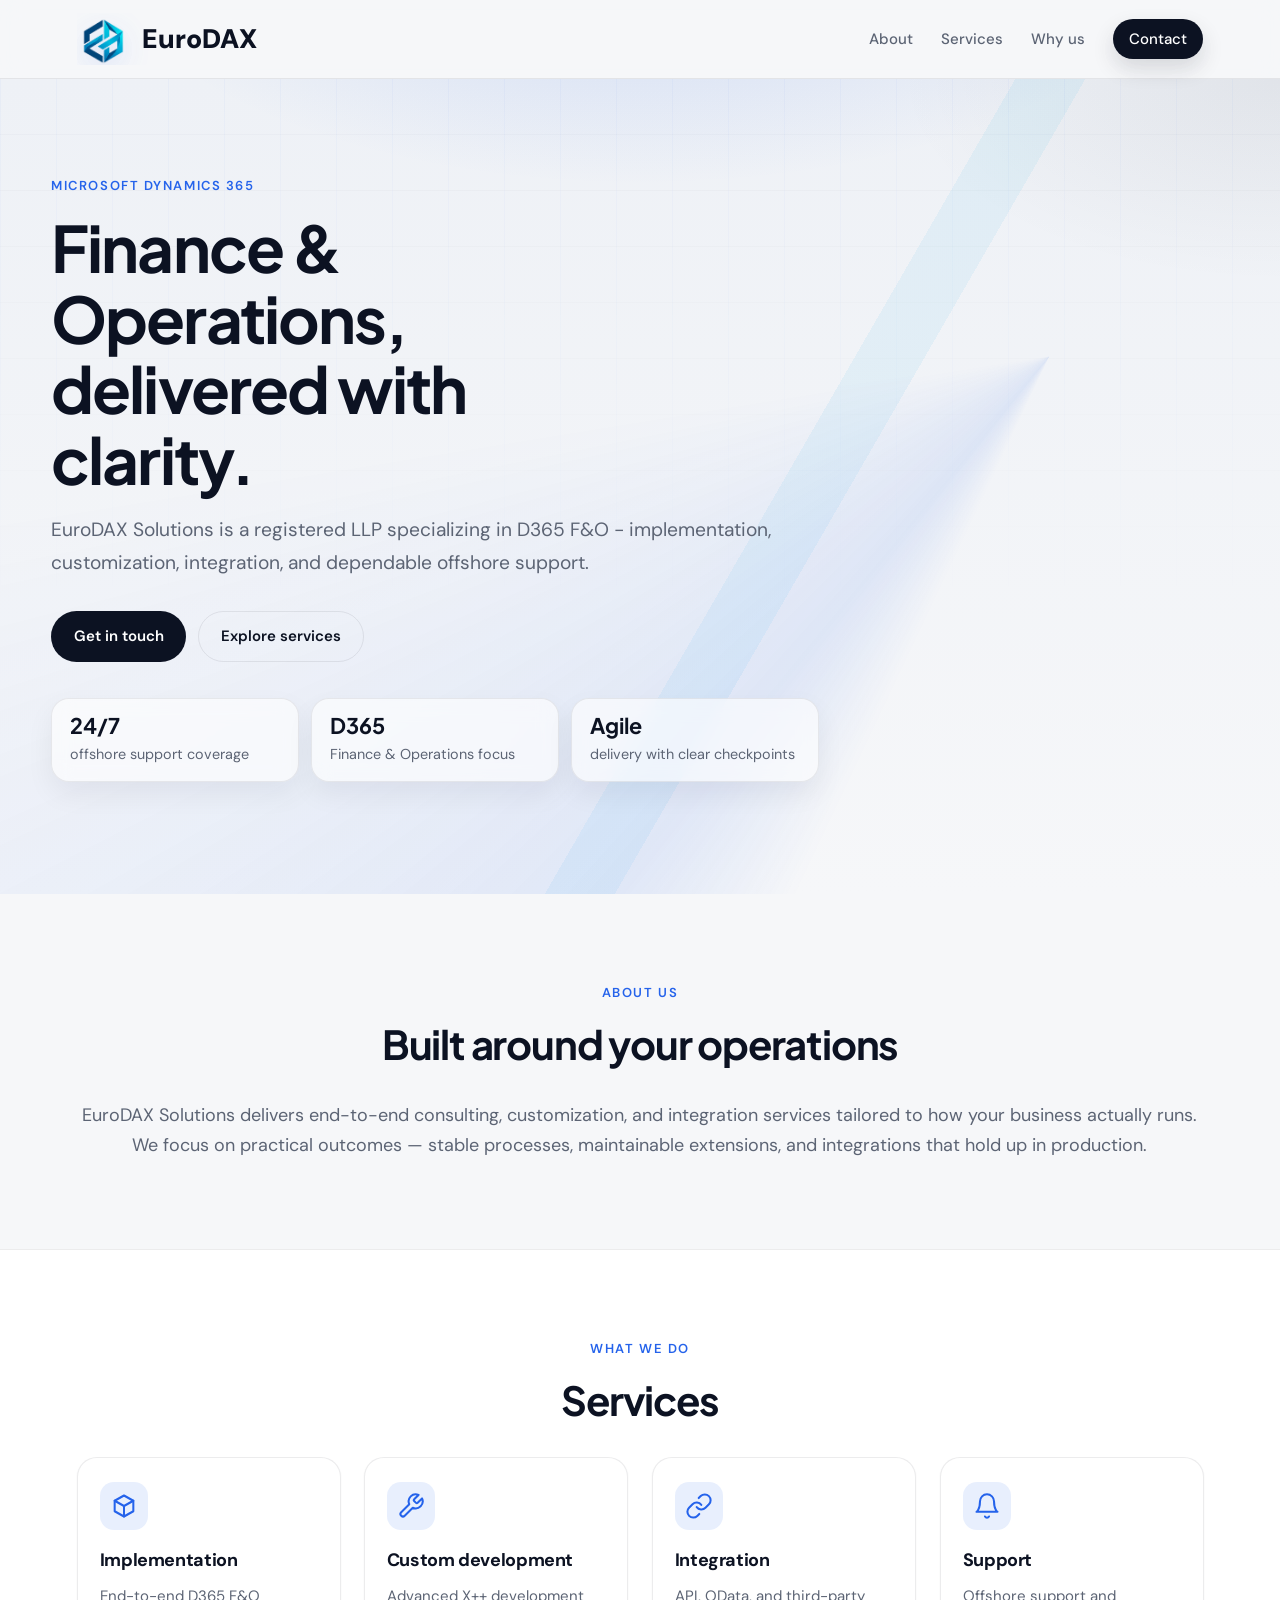
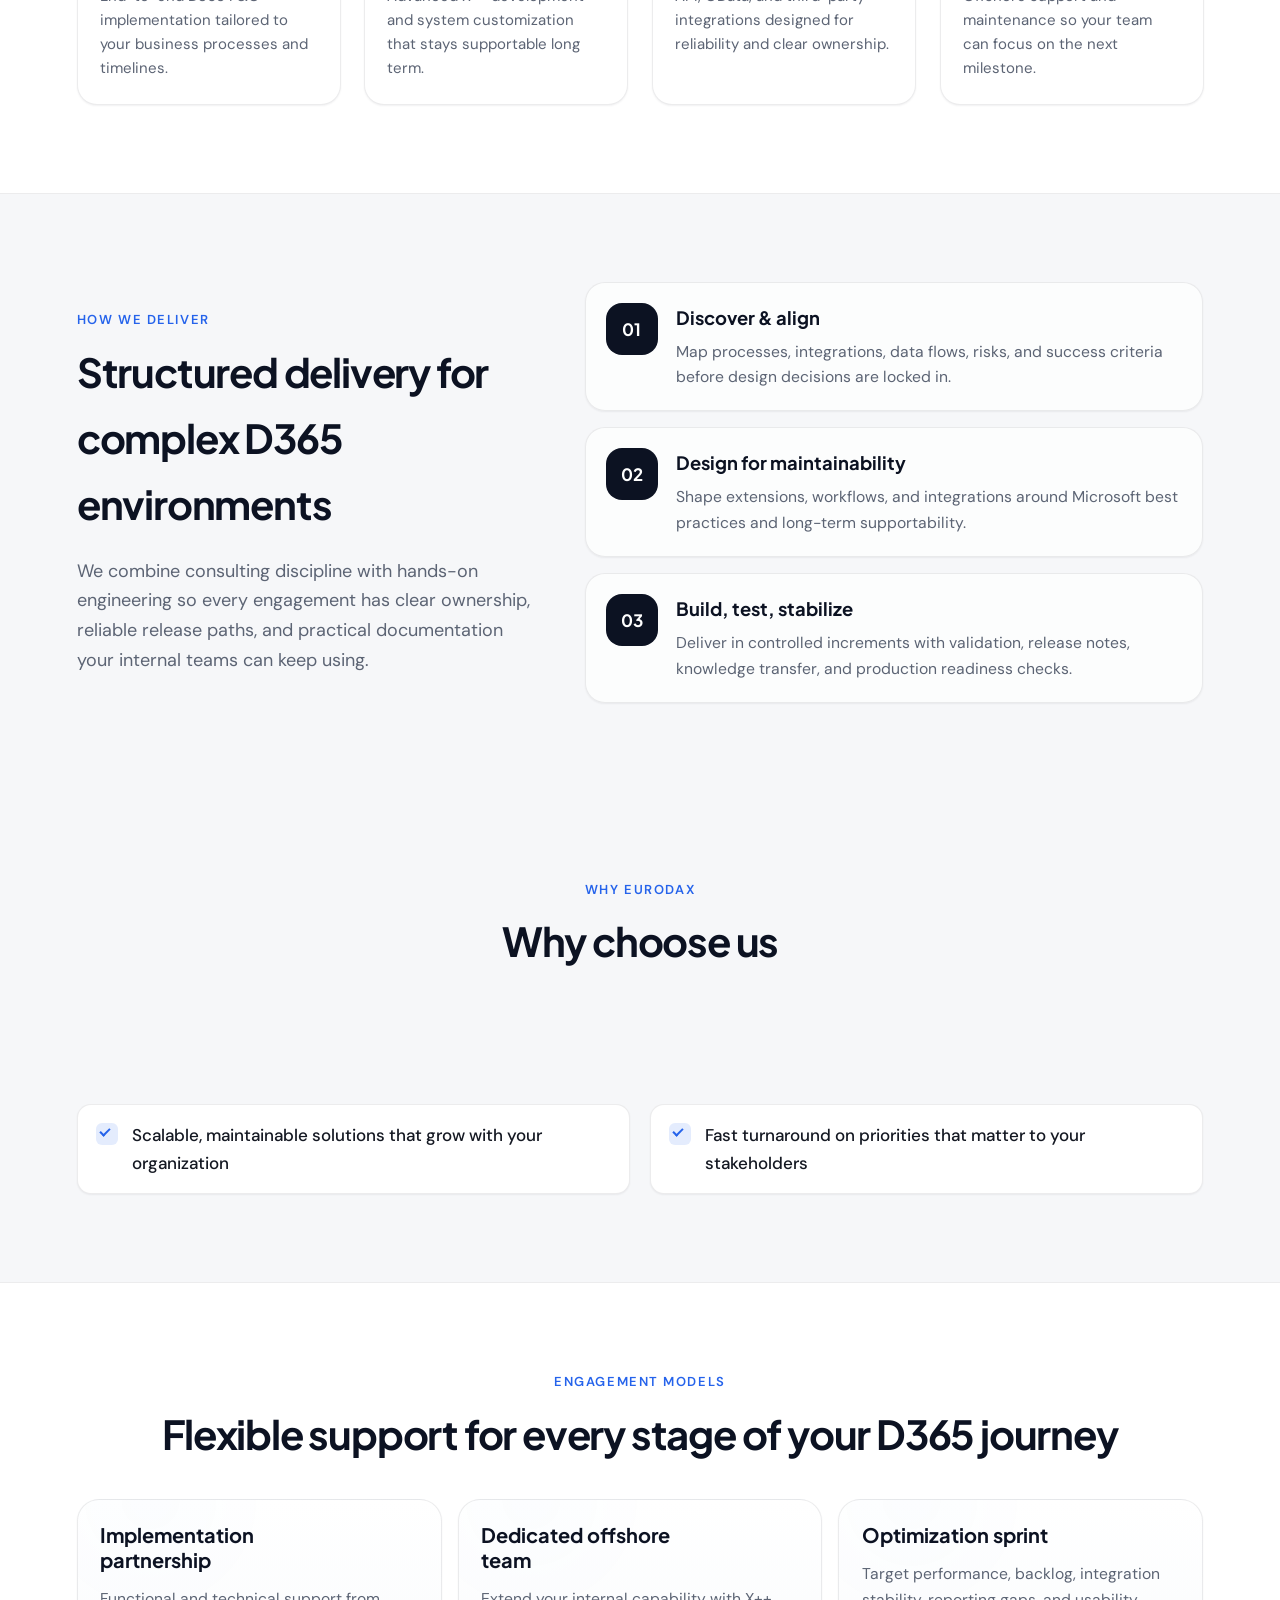
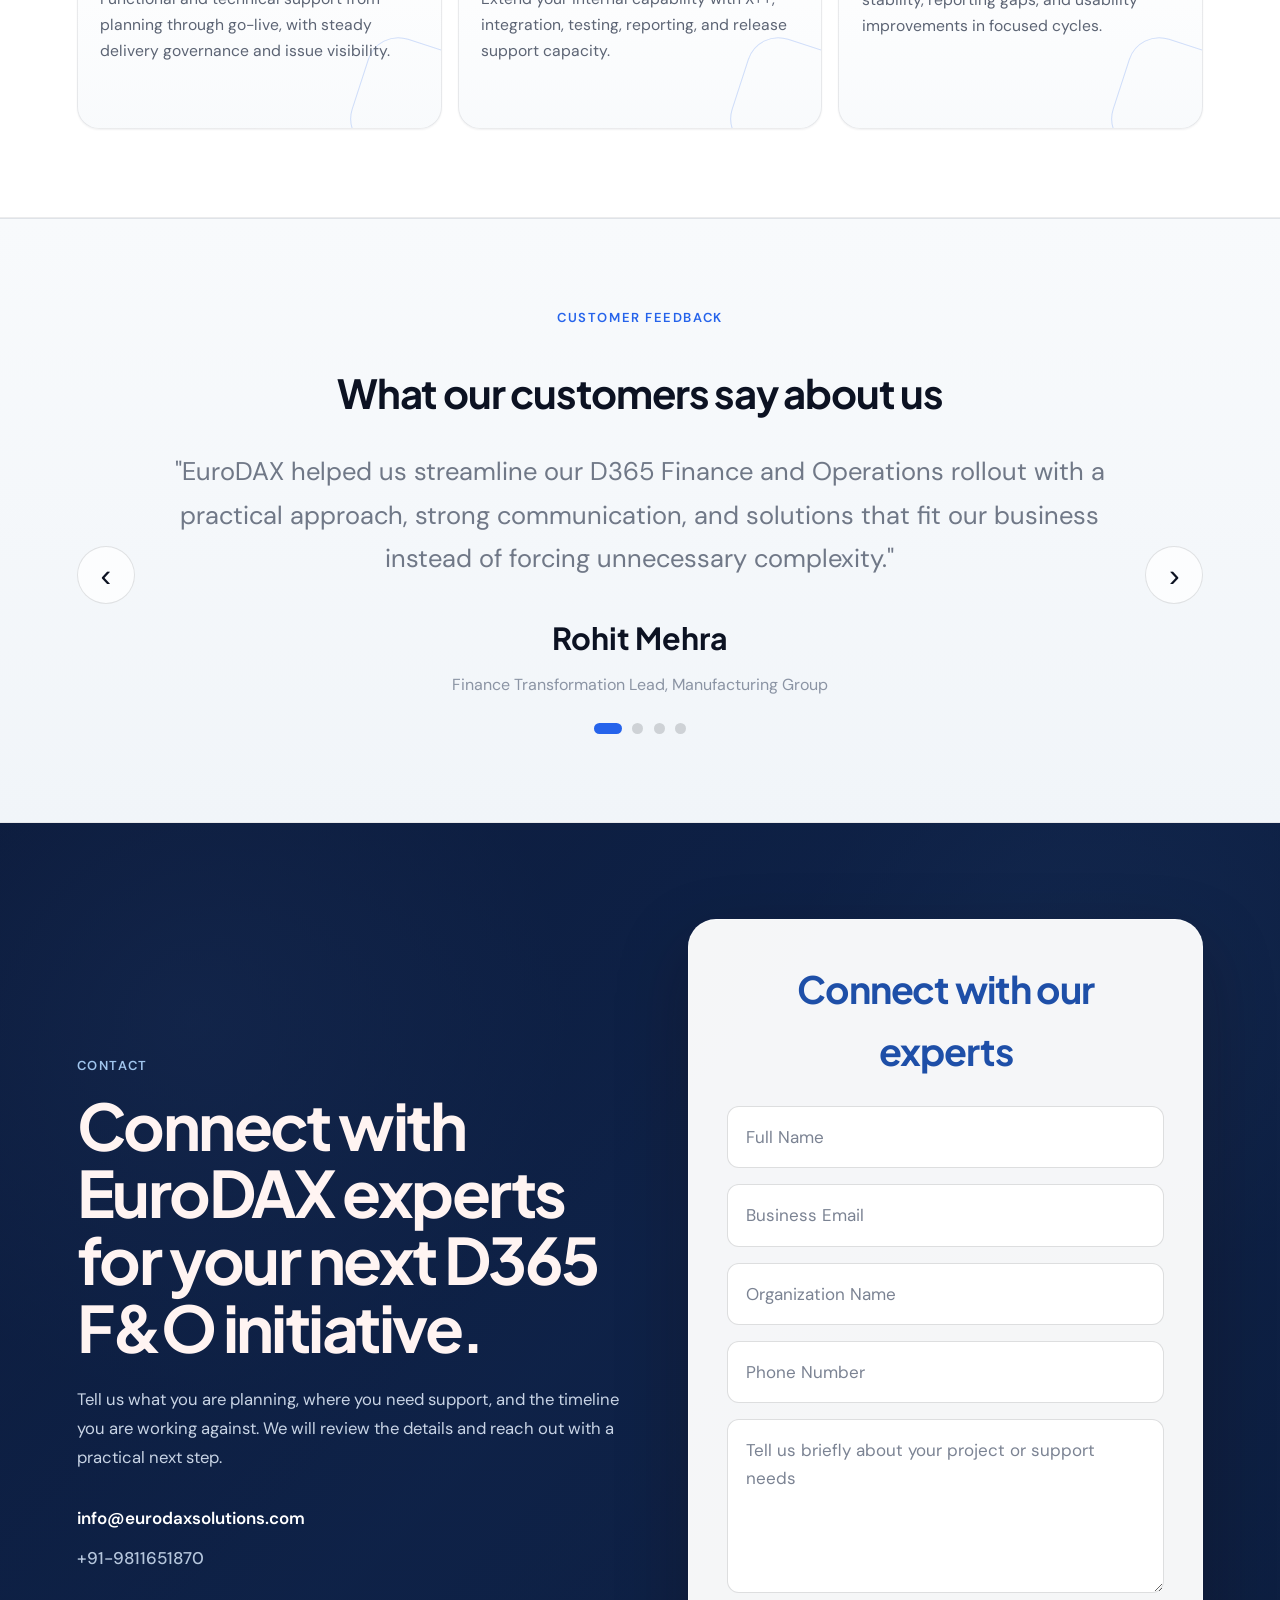
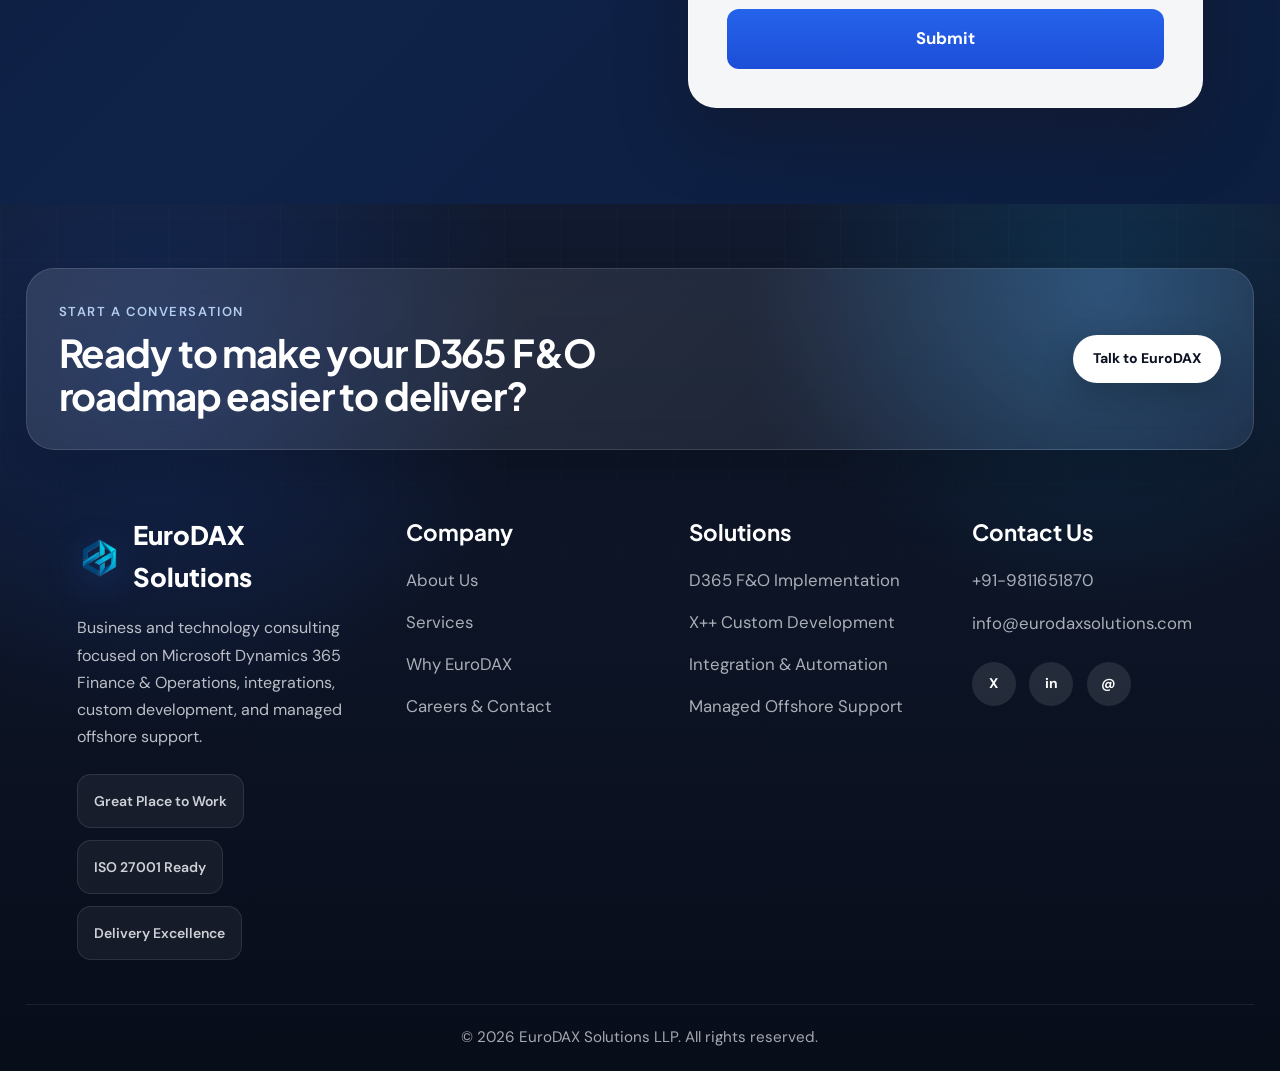
==== commit dbd125b8: "Update index.html -updated SEOs" ====
--- a/index.html
+++ b/index.html
@@ -3,15 +3,66 @@
 <head>
   <meta charset="UTF-8">
   <meta name="viewport" content="width=device-width, initial-scale=1.0">
-  <meta name="description" content="EuroDAX Solutions LLP — Microsoft Dynamics 365 Finance & Operations consulting, implementation, and integration.">
+  <meta name="description" content="EuroDAX Solutions LLP - Microsoft Dynamics 365 Finance & Operations consulting, implementation, customization, integration, and offshore support.">
   <meta name="theme-color" content="#0c1222">
-  <title>EuroDAX Solutions | D365 F&amp;O Experts</title>
-  <link rel="icon" type="image/png" href="EuroDAXLogo.png?v=4">
-  <link rel="apple-touch-icon" href="EuroDAXLogo.png?v=4">
+  <title>EuroDAX Solutions LLP | Microsoft Dynamics 365 F&amp;O Experts</title>
+  <meta name="robots" content="index, follow, max-image-preview:large">
+  <meta name="author" content="EuroDAX Solutions LLP">
+  <link rel="canonical" href="https://eurodaxsolutions.com/">
+  <meta property="og:title" content="EuroDAX Solutions | D365 F&amp;O Experts">
+  <meta property="og:description" content="Microsoft Dynamics 365 Finance & Operations consulting, implementation, customization, integration, and offshore support.">
+  <meta property="og:type" content="website">
+  <meta property="og:url" content="https://eurodaxsolutions.com/">
+  <meta property="og:site_name" content="EuroDAX Solutions LLP">
+  <meta property="og:image" content="https://eurodaxsolutions.com/EuroDAXLogo.png">
+  <meta property="og:image:alt" content="EuroDAX Solutions logo">
+  <meta name="twitter:card" content="summary">
+  <meta name="twitter:title" content="EuroDAX Solutions | D365 F&amp;O Experts">
+  <meta name="twitter:description" content="Microsoft Dynamics 365 Finance & Operations consulting, implementation, customization, integration, and offshore support.">
+  <meta name="twitter:image" content="https://eurodaxsolutions.com/EuroDAXLogo.png">
+  <link rel="icon" type="image/png" href="/EuroDAXLogo.png">
+  <link rel="shortcut icon" type="image/png" href="/EuroDAXLogo.png">
+  <link rel="apple-touch-icon" href="/EuroDAXLogo.png">
   <link rel="preconnect" href="https://fonts.googleapis.com">
   <link rel="preconnect" href="https://fonts.gstatic.com" crossorigin>
-  <link href="https://fonts.googleapis.com/css2?family=DM+Sans:ital,opsz,wght@0,9..40,400;0,9..40,500;0,9..40,600;0,9..40,700;1,9..40,400&family=Plus+Jakarta+Sans:ital,wght@0,500;0,600;0,700;1,500&display=swap" rel="stylesheet">
+  <link href="https://fonts.googleapis.com/css2?family=DM+Sans:ital,opsz,wght@0,9..40,400;0,9..40,500;0,9..40,600;0,9..40,700;1,9..40,400&family=Plus+Jakarta+Sans:ital,wght@0,500;0,600;0,700;1,500&family=Sora:wght@700;800&display=swap" rel="stylesheet">
   <script>document.documentElement.classList.add('js');</script>
+  <script type="application/ld+json">
+    {
+      "@context": "https://schema.org",
+      "@type": "ProfessionalService",
+      "name": "EuroDAX Solutions LLP",
+      "alternateName": "EuroDAX",
+      "url": "https://eurodaxsolutions.com/",
+      "logo": {
+        "@type": "ImageObject",
+        "url": "https://eurodaxsolutions.com/EuroDAXLogo.png",
+        "contentUrl": "https://eurodaxsolutions.com/EuroDAXLogo.png",
+        "caption": "EuroDAX Solutions logo"
+      },
+      "image": "https://eurodaxsolutions.com/EuroDAXLogo.png",
+      "email": "info@eurodaxsolutions.com",
+      "telephone": "+91-9811651870",
+      "areaServed": "Worldwide",
+      "serviceType": [
+        "Microsoft Dynamics 365 Finance & Operations consulting",
+        "D365 F&O implementation",
+        "X++ custom development",
+        "ERP integration",
+        "Offshore support"
+      ],
+      "description": "EuroDAX Solutions LLP provides Microsoft Dynamics 365 Finance & Operations consulting, implementation, customization, integration, and offshore support."
+    }
+  </script>
+  <script type="application/ld+json">
+    {
+      "@context": "https://schema.org",
+      "@type": "WebSite",
+      "name": "EuroDAX Solutions LLP",
+      "alternateName": "EuroDAX",
+      "url": "https://eurodaxsolutions.com/"
+    }
+  </script>
   <link rel="stylesheet" href="style.css">
 </head>
 <body>
@@ -20,7 +71,7 @@
   <header class="site-header">
     <div class="container header-inner">
       <a class="logo logo-intro" href="#" aria-label="EuroDAX home">
-        <img class="logo-mark" src="EuroDAXLogo.png" alt="" width="52" height="52">
+        <img class="logo-mark" src="EuroDAXLogo.png" alt="" width="50" height="50">
         <span class="logo-text">EuroDAX</span>
       </a>
       <nav class="nav" aria-label="Primary">
@@ -50,7 +101,7 @@
       <div class="container hero-inner">
         <p class="eyebrow">Microsoft Dynamics 365</p>
         <h1 id="hero-title" class="hero-title">Finance &amp; Operations, delivered with clarity.</h1>
-        <p class="hero-lead">EuroDAX Solutions is a registered LLP specializing in D365 F&amp;O — implementation, customization, integration, and dependable offshore support.</p>
+        <p class="hero-lead">EuroDAX Solutions is a registered LLP specializing in D365 F&amp;O - implementation, customization, integration, and dependable offshore support.</p>
         <div class="hero-actions">
           <a href="#contact" class="btn btn-primary">Get in touch</a>
           <a href="#services" class="btn btn-ghost">Explore services</a>
@@ -247,7 +298,7 @@
           <h2 class="contact-showcase-title">Connect with EuroDAX experts for your next D365 F&amp;O initiative.</h2>
           <p class="contact-showcase-text">Tell us what you are planning, where you need support, and the timeline you are working against. We will review the details and reach out with a practical next step.</p>
           <div class="contact-meta">
-            <a class="contact-link" href="mailto:info@eurodax.com">info@eurodax.com</a>
+            <a class="contact-link" href="mailto:info@eurodaxsolutions.com">info@eurodaxsolutions.com</a>
             <a class="contact-link contact-link-muted" href="tel:+919811651870">+91-9811651870</a>
           </div>
         </div>
@@ -339,9 +390,13 @@
       </div>
     </div>
     <div class="container footer-bottom">
-      <p class="footer-brand">© 2026 EuroDAX Solutions LLP. All rights reserved.</p>
+      <p class="footer-brand">&copy; 2026 EuroDAX Solutions LLP. All rights reserved.</p>
     </div>
   </footer>
+
+  <button class="back-to-top" type="button" aria-label="Back to top" hidden>
+    <span aria-hidden="true">&#8593;</span>
+  </button>
 
   <script>
     (function () {
@@ -420,7 +475,12 @@
     (function () {
       var prefersReducedMotion = window.matchMedia('(prefers-reduced-motion: reduce)').matches;
       var header = document.querySelector('.site-header');
+      var backToTop = document.querySelector('.back-to-top');
       var logo = document.querySelector('.logo-intro');
+      var sectionLinks = Array.prototype.slice.call(document.querySelectorAll('.nav a[href^="#"], .nav-drawer a[href^="#"]'));
+      var trackedSections = sectionLinks
+        .map(function (link) { return document.querySelector(link.getAttribute('href')); })
+        .filter(Boolean);
       var revealItems = Array.prototype.slice.call(document.querySelectorAll(
         '.hero .eyebrow, .hero-title, .hero-lead, .hero-actions, .hero-metrics div, .section > .container, .card, .process-step, .feature-list li, .engagement-item, .testimonial-slider, .testimonial-dots, .contact-showcase, .contact-card, .footer-cta, .footer-grid > div'
       ));
@@ -455,8 +515,48 @@
         header.classList.toggle('is-scrolled', window.scrollY > 8);
       }
 
-      updateHeader();
-      window.addEventListener('scroll', updateHeader, { passive: true });
+      function updateBackToTop() {
+        if (!backToTop) return;
+        backToTop.hidden = window.scrollY < 560;
+      }
+
+      function setActiveSection(id) {
+        sectionLinks.forEach(function (link) {
+          var isActive = link.getAttribute('href') === '#' + id;
+          link.classList.toggle('is-active', isActive);
+          if (isActive) {
+            link.setAttribute('aria-current', 'true');
+          } else {
+            link.removeAttribute('aria-current');
+          }
+        });
+      }
+
+      function updateActiveSection() {
+        var active = trackedSections[0];
+        trackedSections.forEach(function (section) {
+          if (section.getBoundingClientRect().top <= window.innerHeight * 0.38) {
+            active = section;
+          }
+        });
+        if (active) setActiveSection(active.id);
+      }
+
+      function updatePageState() {
+        updateHeader();
+        updateBackToTop();
+        updateActiveSection();
+      }
+
+      if (backToTop) {
+        backToTop.addEventListener('click', function () {
+          window.scrollTo({ top: 0, behavior: prefersReducedMotion ? 'auto' : 'smooth' });
+        });
+      }
+
+      updatePageState();
+      window.addEventListener('scroll', updatePageState, { passive: true });
+      window.addEventListener('resize', updateActiveSection);
 
       if (prefersReducedMotion) return;
 
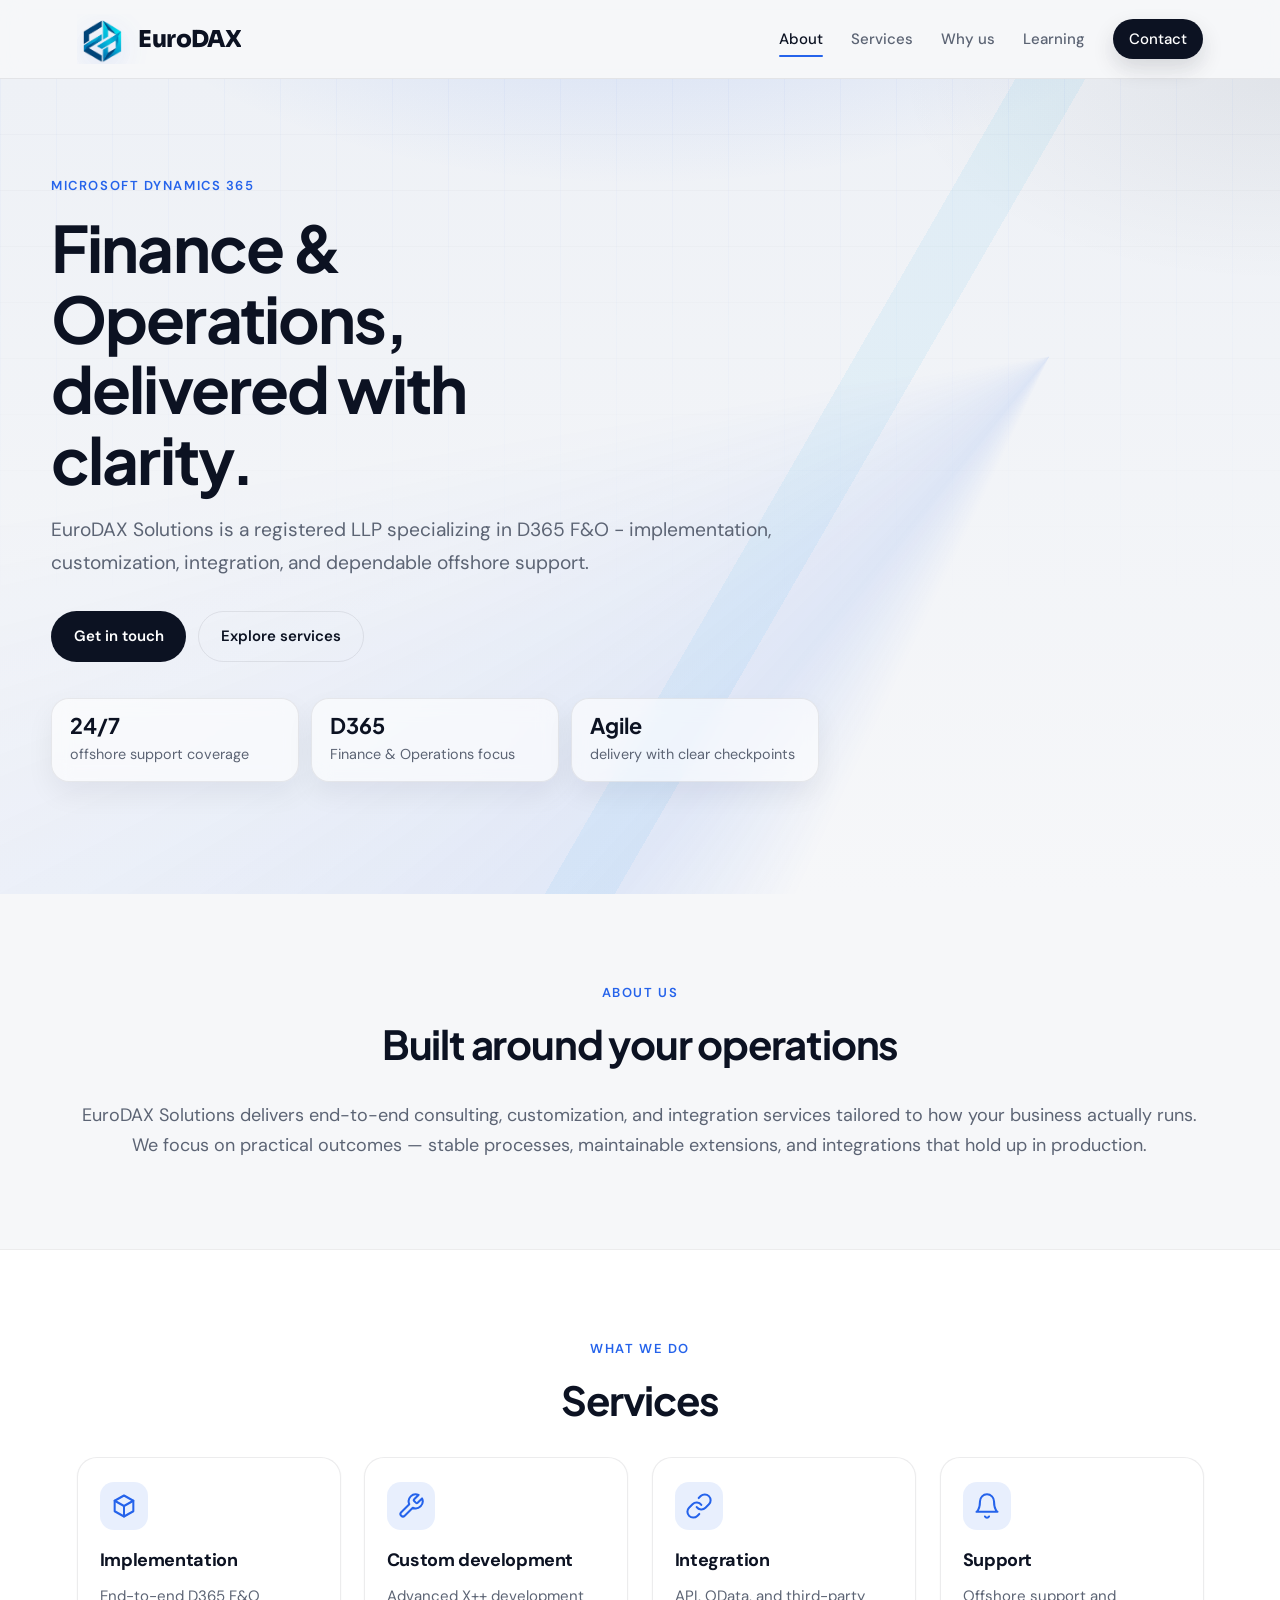
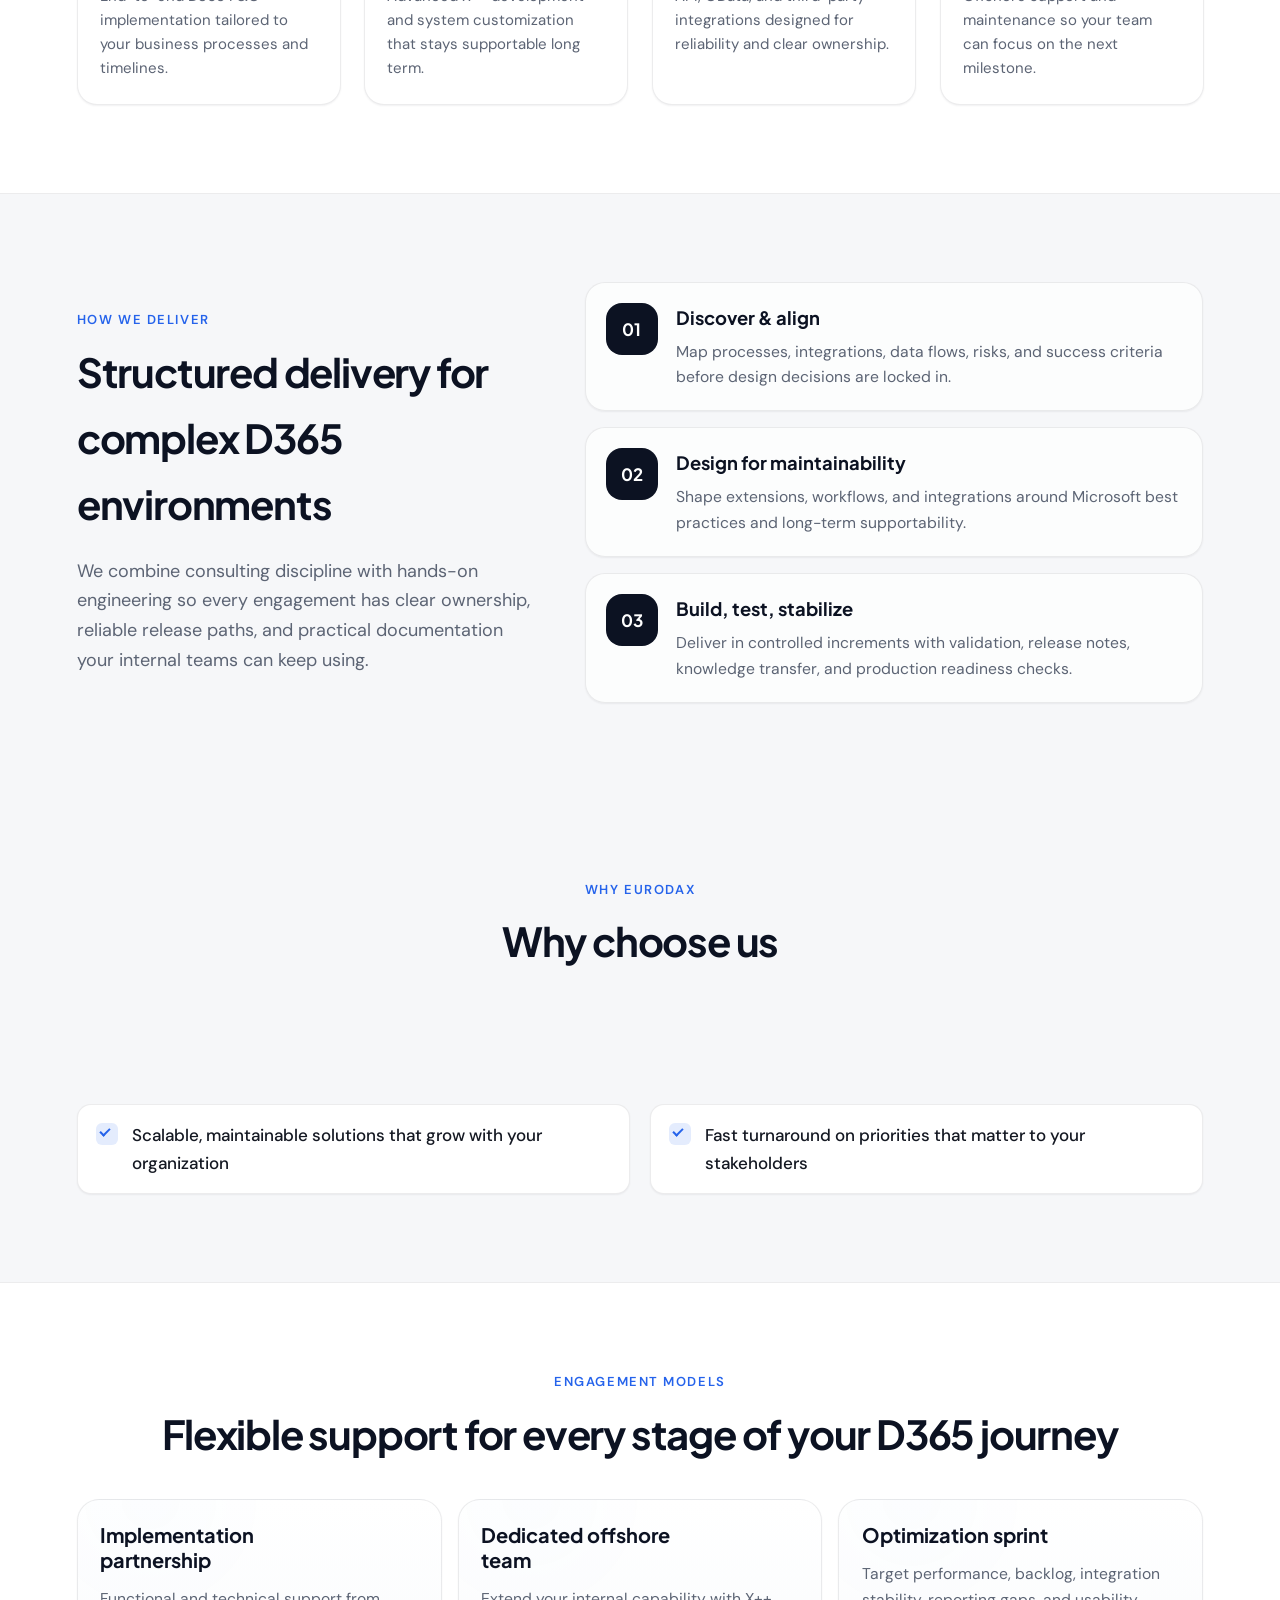
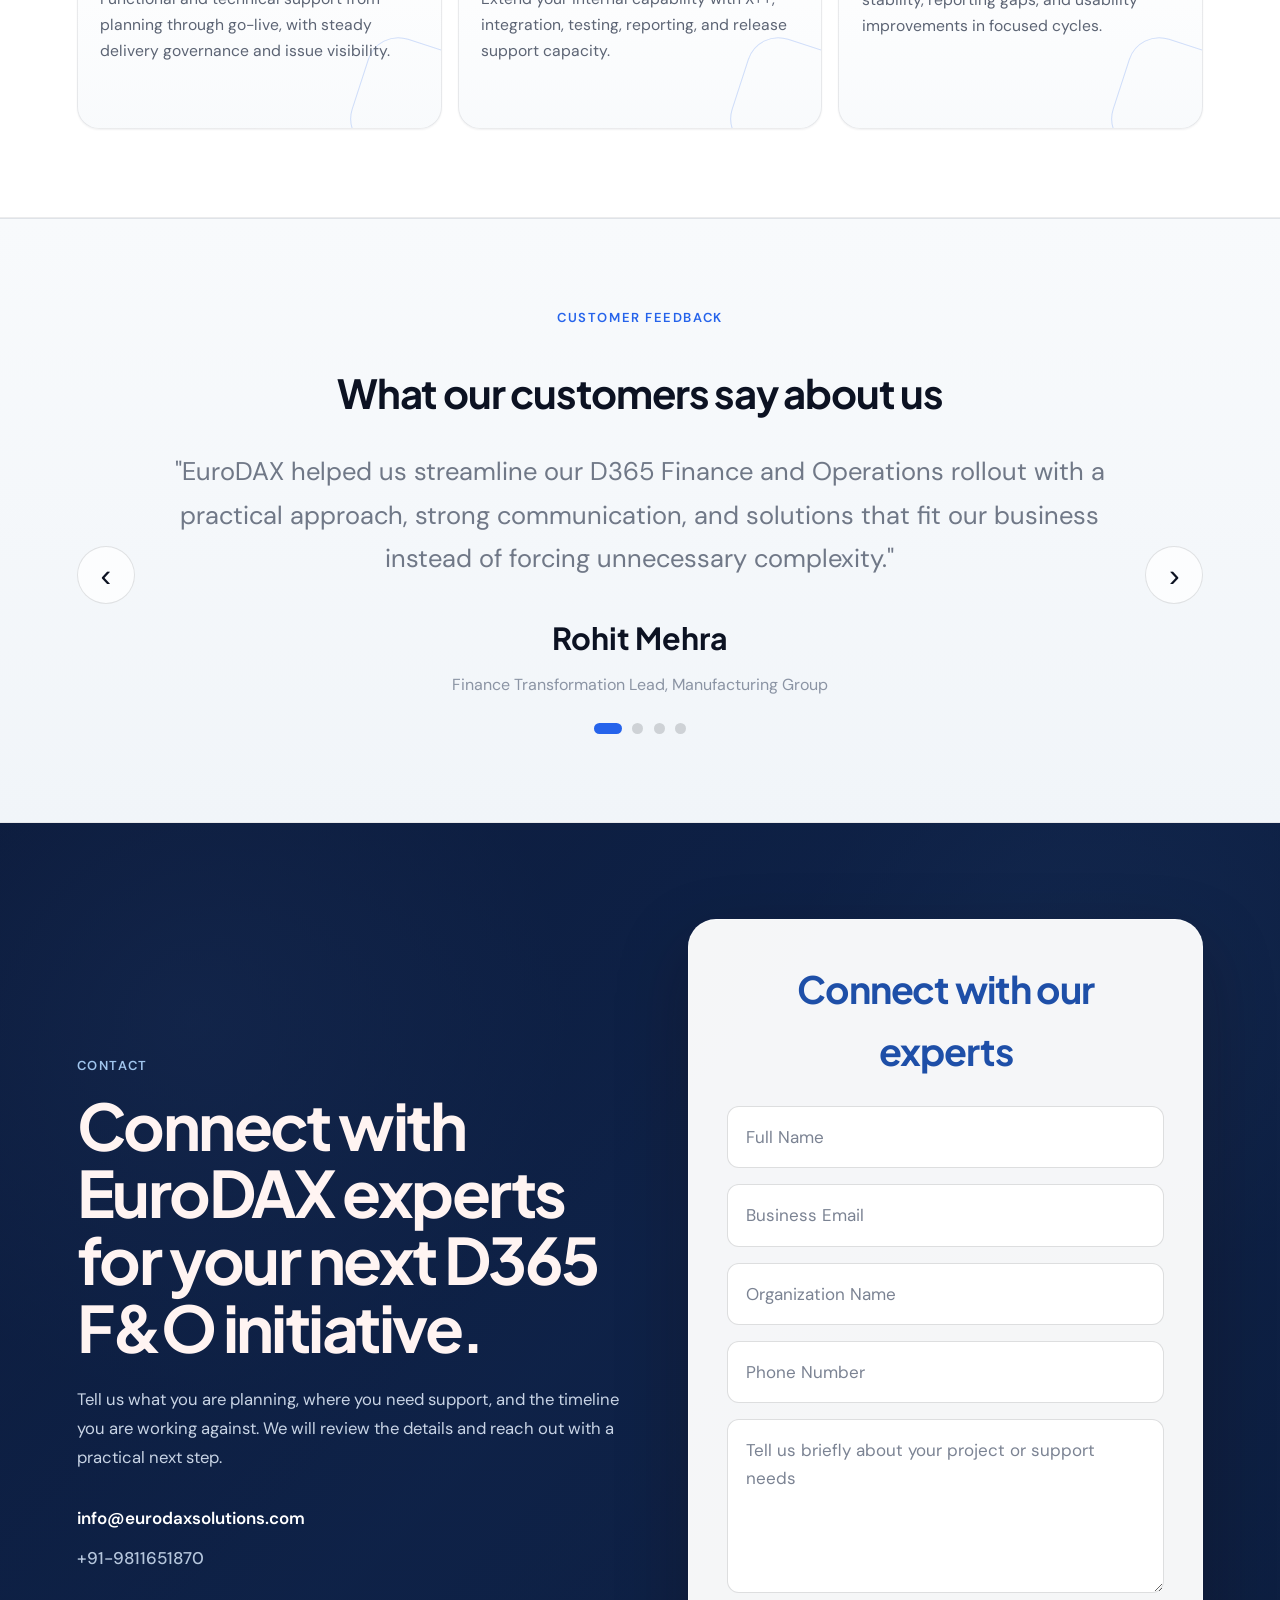
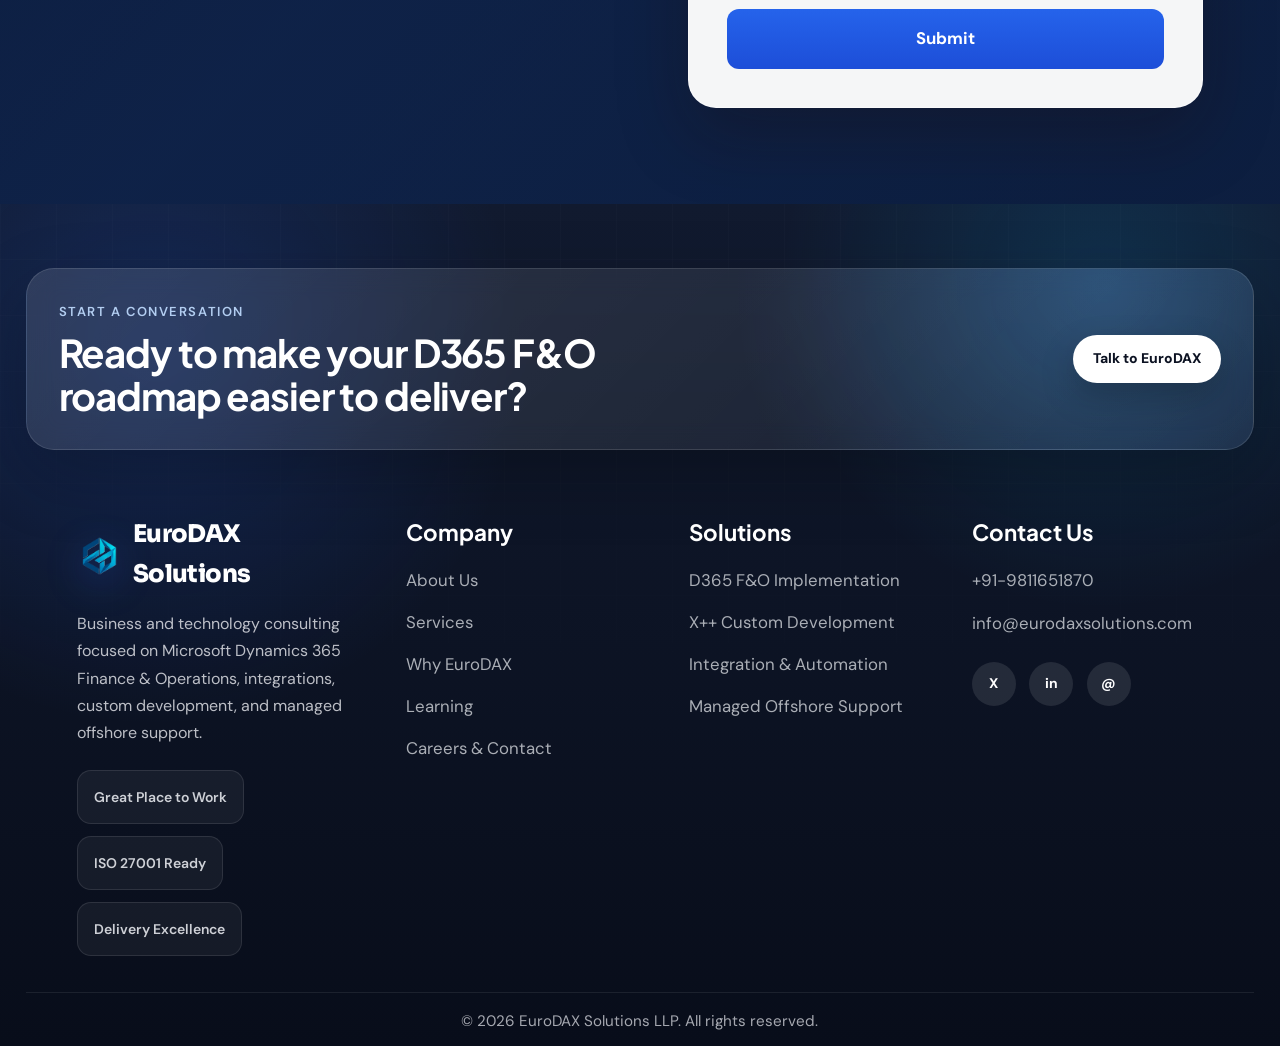
==== commit 9c3602ab: "Update index.html" ====
--- a/index.html
+++ b/index.html
@@ -78,6 +78,7 @@
         <a href="#about">About</a>
         <a href="#services">Services</a>
         <a href="#why">Why us</a>
+        <a href="/learning/">Learning</a>
         <a class="nav-cta" href="#contact">Contact</a>
       </nav>
       <button type="button" class="nav-toggle" aria-expanded="false" aria-controls="nav-drawer" aria-label="Open menu">
@@ -90,6 +91,7 @@
         <a href="#about">About</a>
         <a href="#services">Services</a>
         <a href="#why">Why us</a>
+        <a href="/learning/">Learning</a>
         <a href="#contact">Contact</a>
       </nav>
     </div>
@@ -361,6 +363,7 @@
           <a href="#about">About Us</a>
           <a href="#services">Services</a>
           <a href="#why">Why EuroDAX</a>
+          <a href="/learning/">Learning</a>
           <a href="#contact">Careers &amp; Contact</a>
         </nav>
       </div>
--- a/style.css
+++ b/style.css
@@ -14,6 +14,7 @@
   --shadow-md: 0 12px 40px rgba(12, 18, 34, 0.08);
   --font-sans: "DM Sans", system-ui, -apple-system, sans-serif;
   --font-display: "Plus Jakarta Sans", var(--font-sans);
+  --font-brand: "Sora", var(--font-display);
   --header-h: 78px;
   /* Main content grows with viewport; cap only on very wide screens */
   --max: min(96vw, 1680px);
@@ -118,9 +119,11 @@
 .logo {
   display: inline-flex;
   align-items: center;
-  gap: 0.8rem;
-  font-weight: 900;
-  font-size: clamp(1.55rem, 2.1vw, 2rem);
+  gap: 0.72rem;
+  font-family: var(--font-brand);
+  font-weight: 800;
+  font-size: clamp(1.38rem, 1.82vw, 1.72rem);
+  line-height: 1;
   color: var(--ink);
   text-decoration: none;
   overflow: hidden;
@@ -133,9 +136,9 @@
 }
 
 .logo-mark {
-  width: 52px;
-  height: 52px;
-  flex: 0 0 52px;
+  width: 50px;
+  height: 50px;
+  flex: 0 0 50px;
   object-fit: contain;
   filter: drop-shadow(0 8px 14px rgba(37, 99, 235, 0.16));
   transition: transform 0.28s ease, filter 0.28s ease;
@@ -151,7 +154,9 @@
 }
 
 .logo-text {
-  letter-spacing: 0;
+  display: inline-block;
+  letter-spacing: -0.025em;
+  transform: translateY(1px);
 }
 
 .logo-intro .logo-text {
@@ -192,8 +197,13 @@
   transform: translateY(-1px);
 }
 
-.nav a:hover::after {
+.nav a:hover::after,
+.nav a.is-active::after {
   transform: scaleX(1);
+}
+
+.nav a.is-active {
+  color: var(--ink);
 }
 
 .nav-cta {
@@ -282,6 +292,11 @@
 
 .nav-drawer a:hover {
   background: var(--bg);
+}
+
+.nav-drawer a.is-active {
+  background: rgba(37, 99, 235, 0.1);
+  color: var(--accent);
 }
 
 @media (min-width: 768px) {
@@ -1308,7 +1323,7 @@
     radial-gradient(circle at 86% 10%, rgba(14, 165, 233, 0.16), transparent 24%),
     linear-gradient(180deg, #111a2f 0%, #080d1a 100%);
   color: rgba(232, 234, 239, 0.72);
-  padding: clamp(2.5rem, 6vw, 4rem) 0 1.25rem;
+  padding: clamp(2.5rem, 6vw, 4rem) 0 0.75rem;
   font-size: 0.875rem;
 }
 
@@ -1410,10 +1425,10 @@
   gap: 0.75rem;
   color: #fff;
   text-decoration: none;
-  font-family: var(--font-display);
-  font-size: clamp(1.45rem, 2vw, 2rem);
-  font-weight: 900;
-  letter-spacing: 0;
+  font-family: var(--font-brand);
+  font-size: clamp(1.4rem, 1.9vw, 1.9rem);
+  font-weight: 800;
+  letter-spacing: -0.025em;
   transition: color 0.2s ease, transform 0.2s ease;
 }
 
@@ -1525,8 +1540,8 @@
 .footer-bottom {
   display: flex;
   justify-content: center;
-  margin-top: 2.75rem;
-  padding-top: 1.25rem;
+  margin-top: 2.25rem;
+  padding-top: 1rem;
   border-top: 1px solid rgba(255, 255, 255, 0.08);
   text-align: center;
 }
@@ -1535,6 +1550,47 @@
   margin: 0;
   color: rgba(232, 234, 239, 0.7);
   font-size: 0.95rem;
+}
+
+.back-to-top {
+  position: fixed;
+  right: clamp(1rem, 3vw, 2rem);
+  bottom: clamp(1rem, 3vw, 2rem);
+  z-index: 60;
+  width: 48px;
+  height: 48px;
+  border: 1px solid rgba(255, 255, 255, 0.26);
+  border-radius: 50%;
+  background: rgba(12, 18, 34, 0.9);
+  color: #fff;
+  box-shadow: 0 18px 38px rgba(12, 18, 34, 0.22);
+  cursor: pointer;
+  display: inline-flex;
+  align-items: center;
+  justify-content: center;
+  font: inherit;
+  font-size: 1.2rem;
+  opacity: 1;
+  transform: translateY(0);
+  transition: opacity 0.2s ease, transform 0.2s ease, background 0.2s ease, box-shadow 0.2s ease;
+}
+
+.back-to-top[hidden] {
+  display: none;
+  opacity: 0;
+  pointer-events: none;
+  transform: translateY(10px);
+}
+
+.back-to-top:hover {
+  background: var(--accent);
+  box-shadow: 0 20px 42px rgba(37, 99, 235, 0.28);
+  transform: translateY(-3px);
+}
+
+.back-to-top:focus-visible {
+  outline: 2px solid #93c5fd;
+  outline-offset: 3px;
 }
 
 @media (max-width: 899px) {
